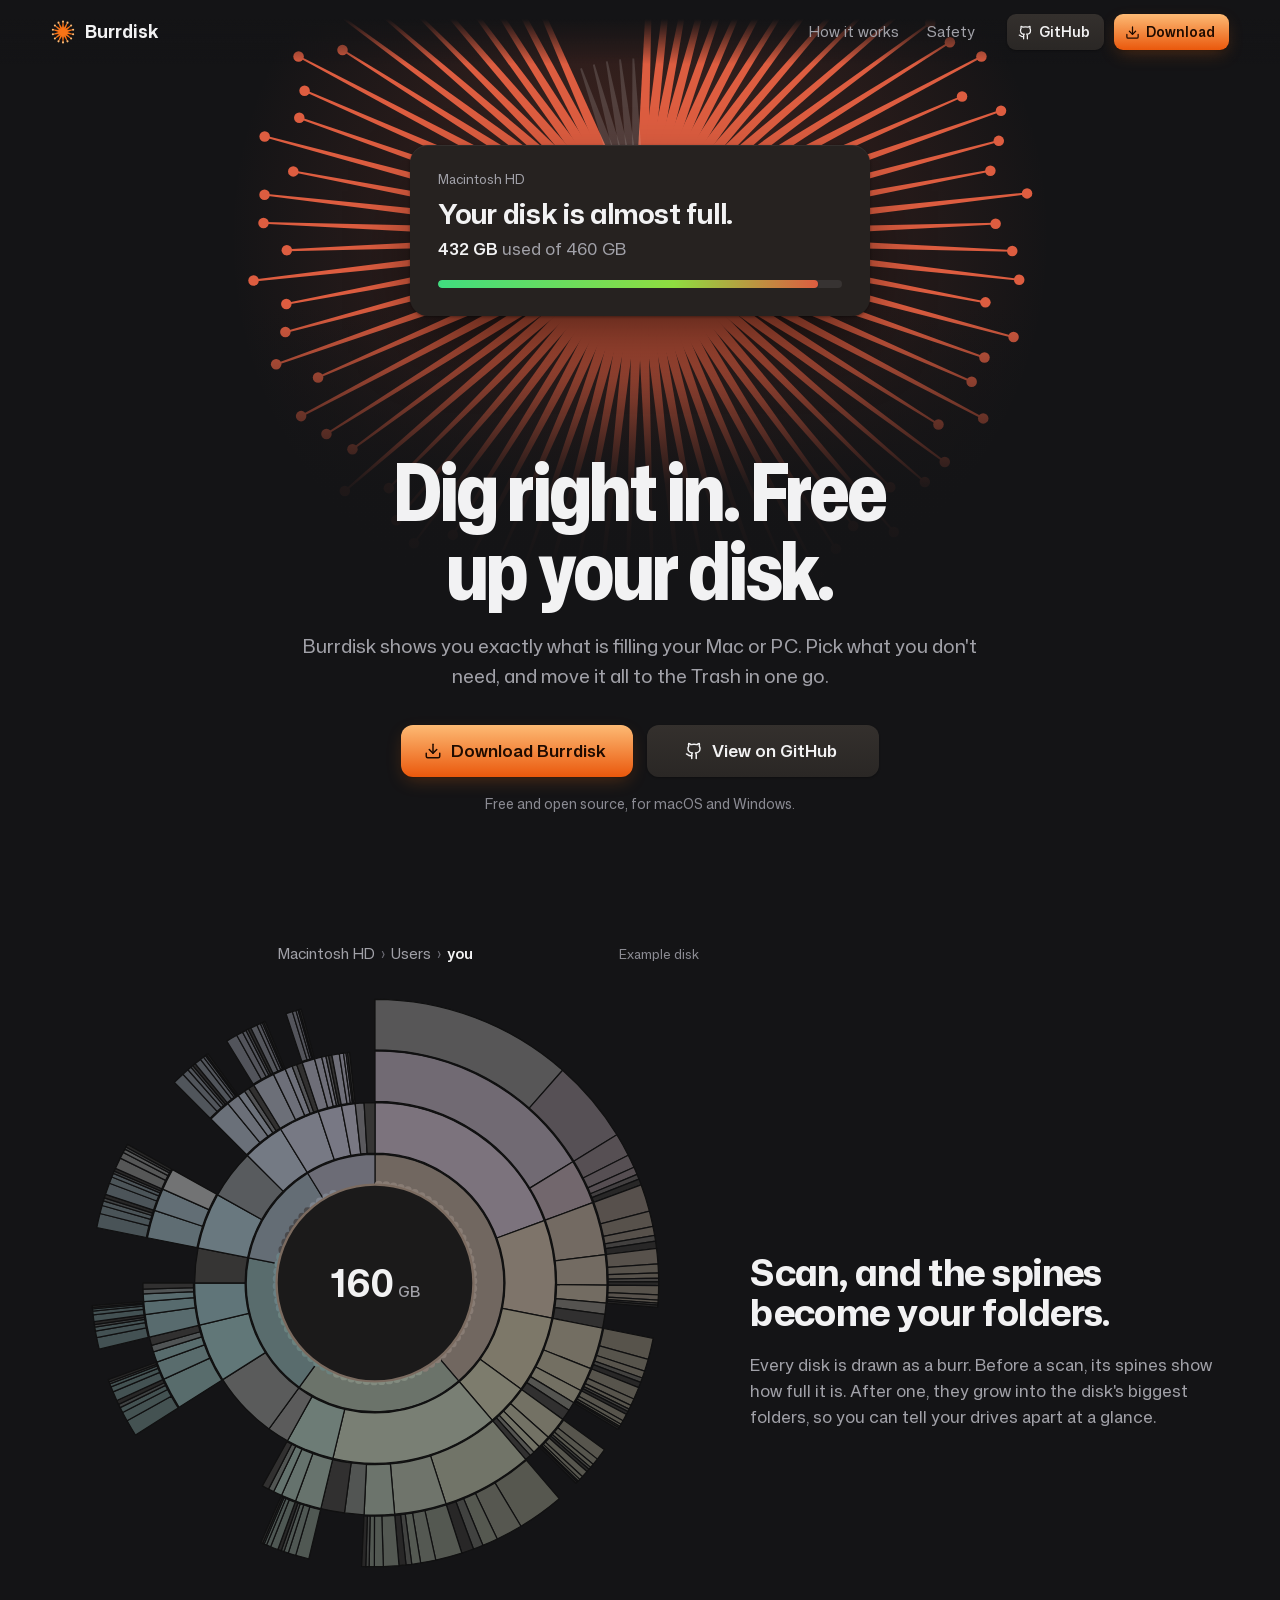
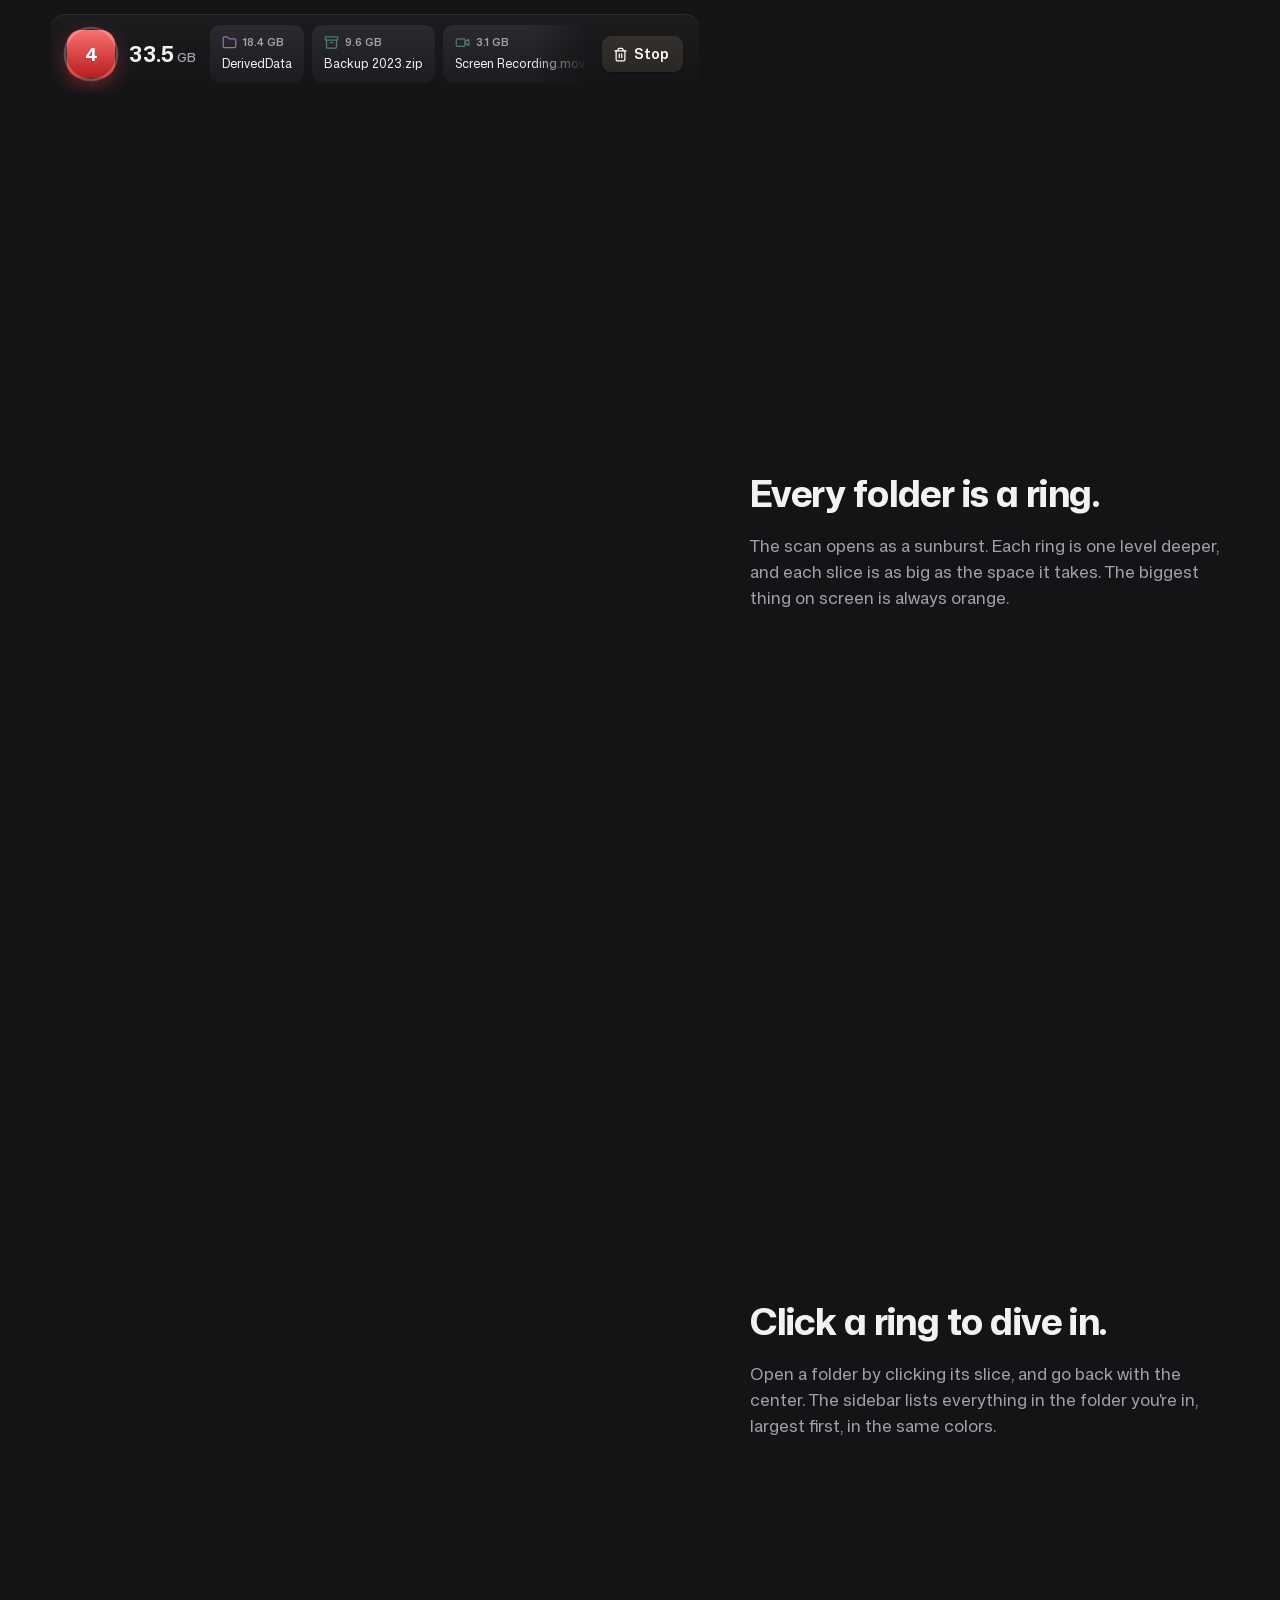
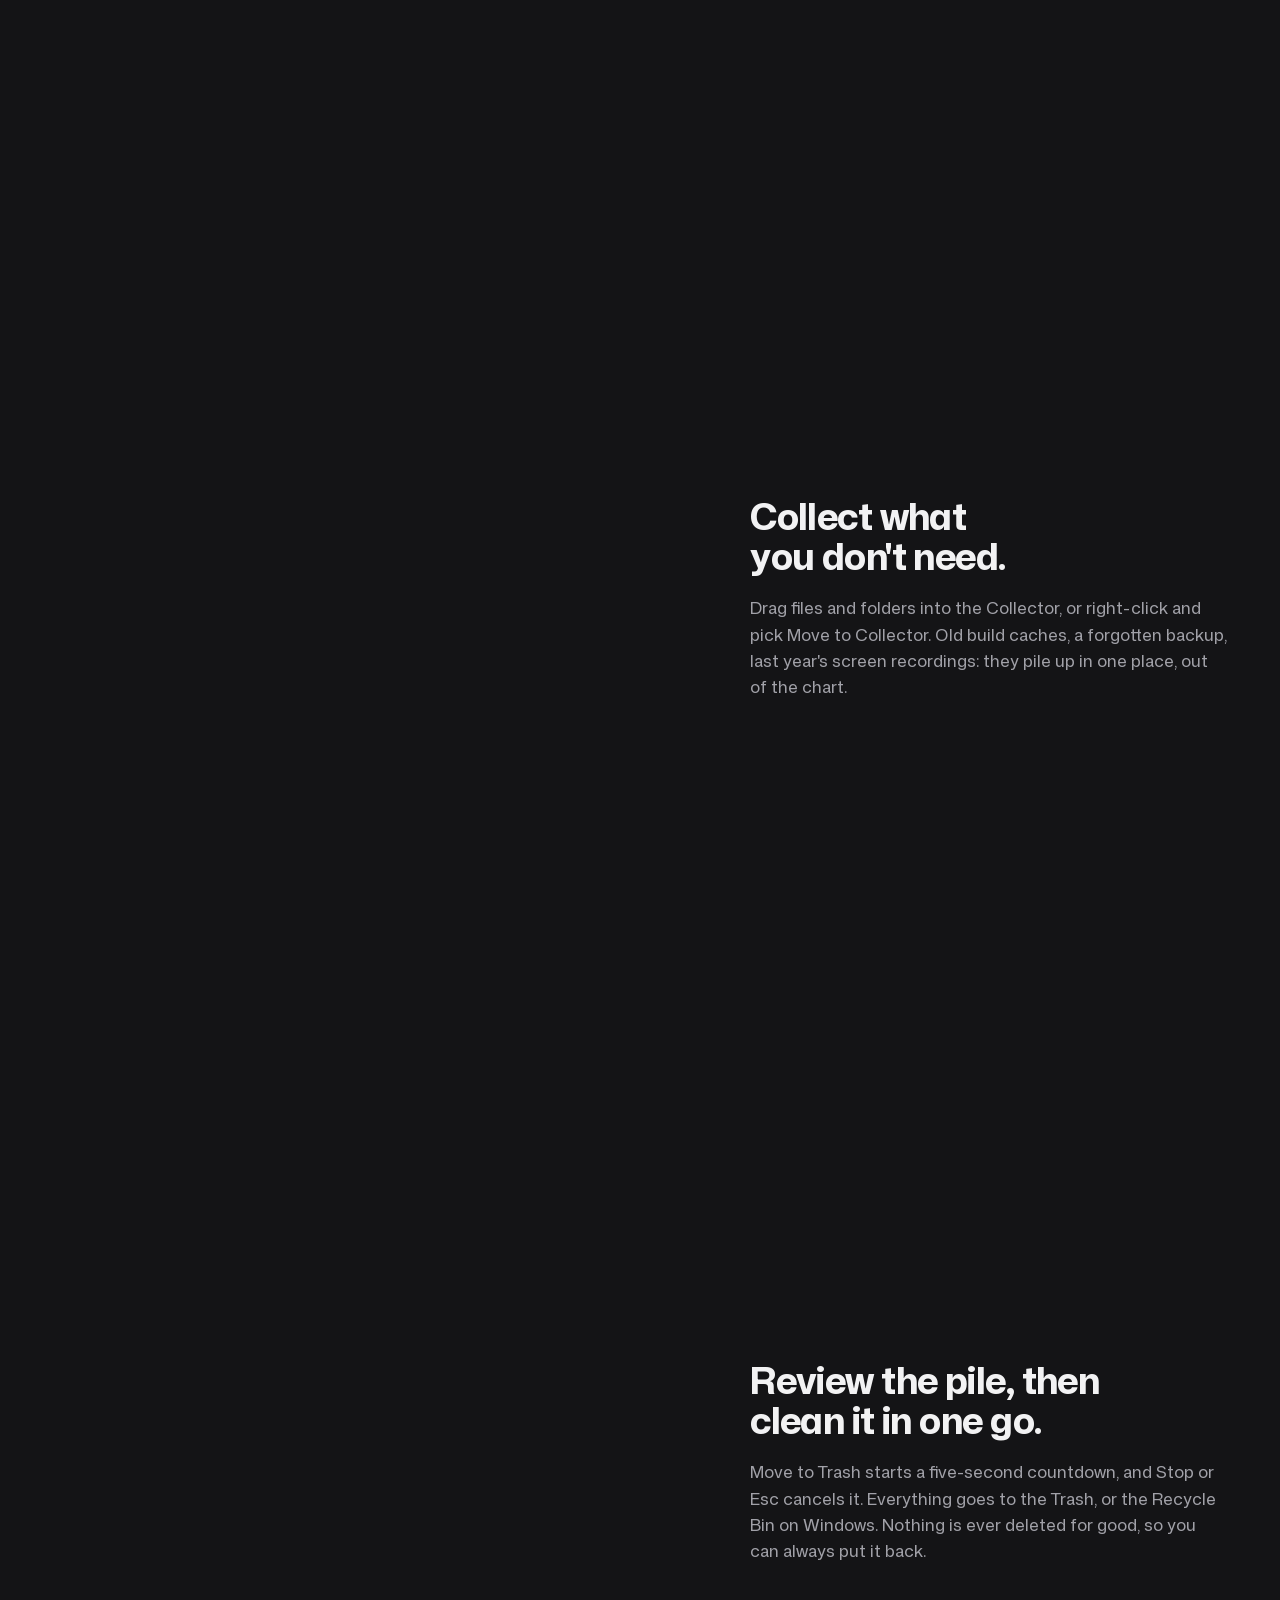
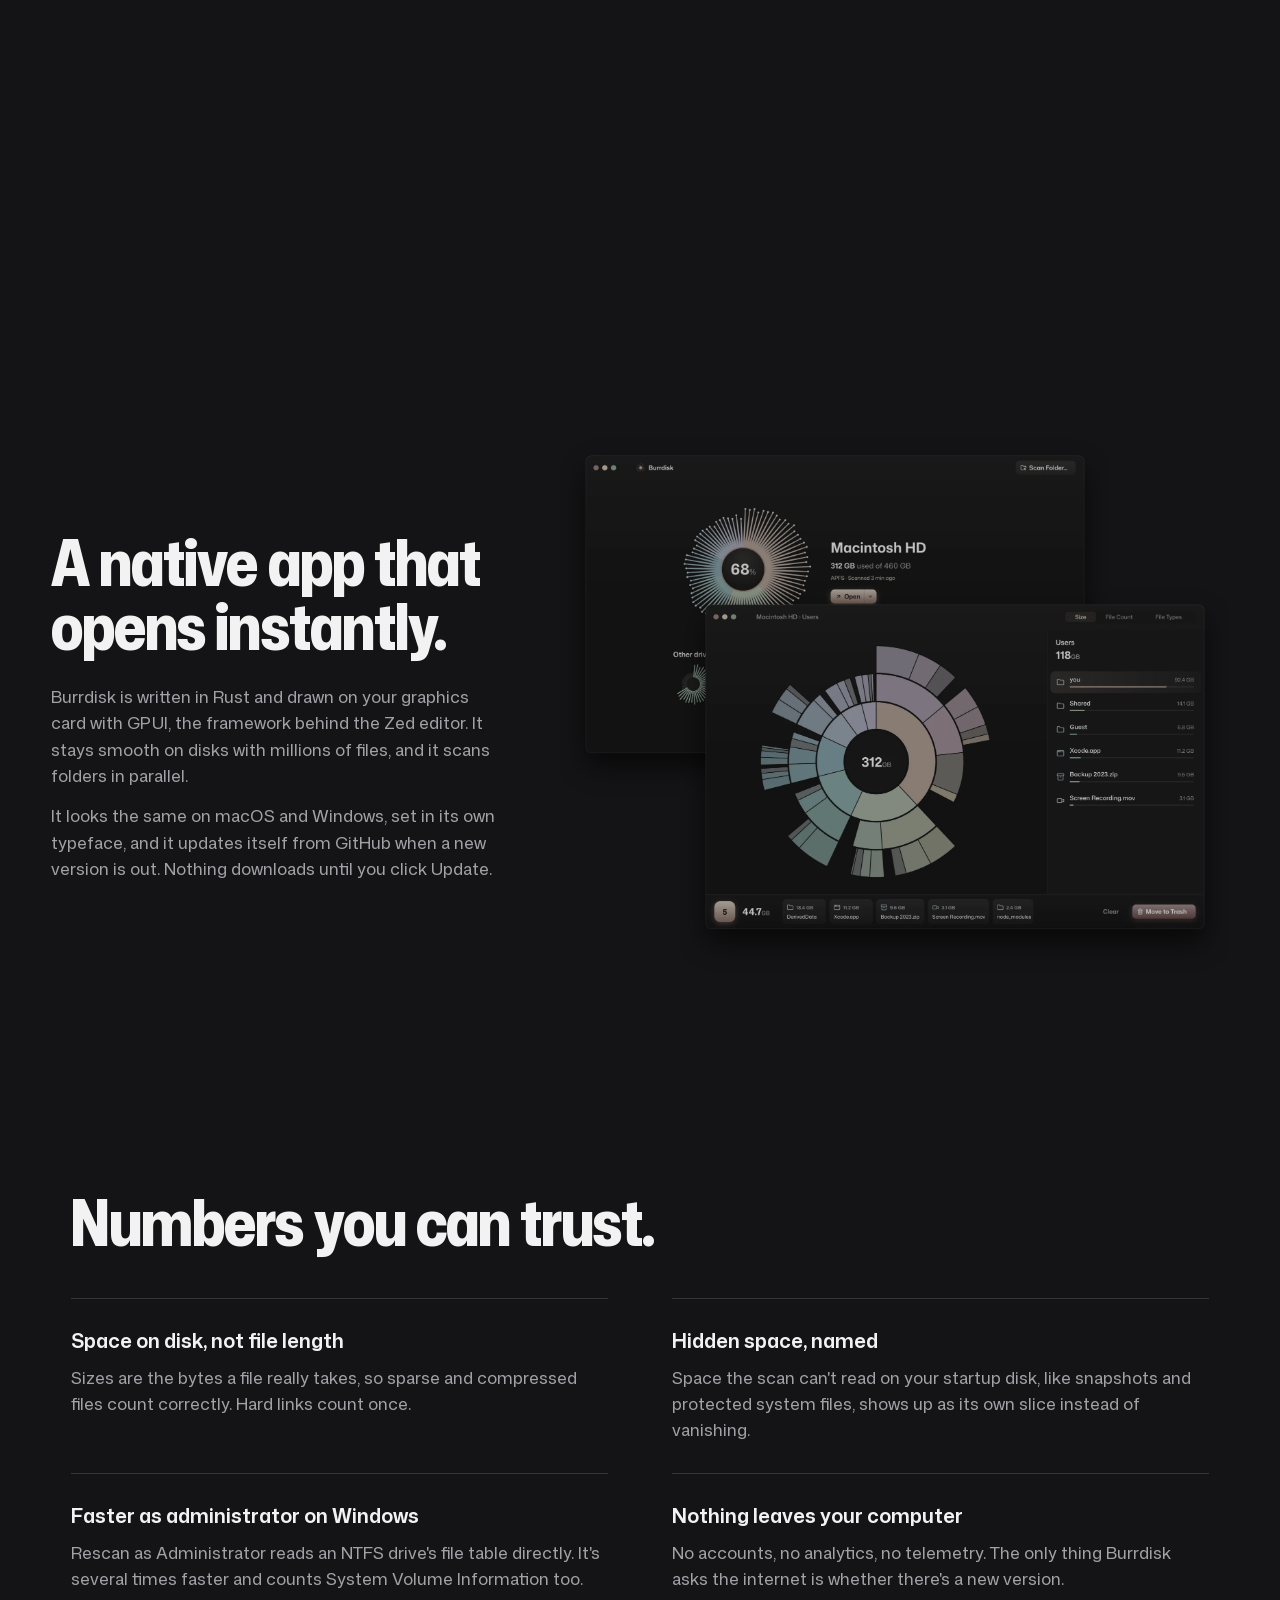
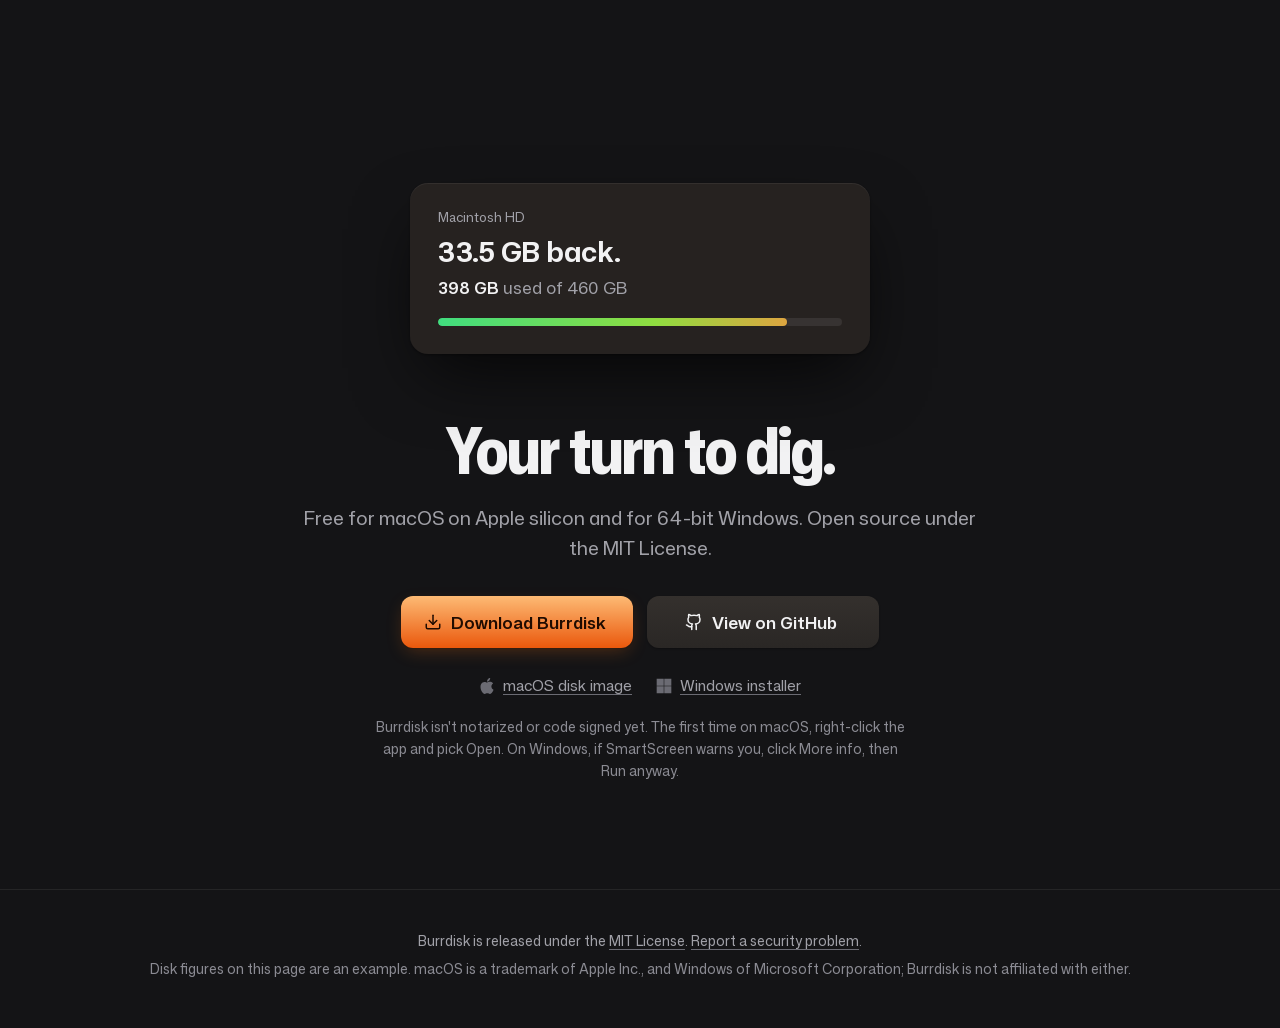
==== site/index.html @ e496e985 "Add project website and GitHub Pages workflow - Add static site in site/ with fonts, images, styles " ====
<!doctype html>
<html lang="en">
<head>
  <meta charset="utf-8">
  <meta name="viewport" content="width=device-width, initial-scale=1">
  <title>Burrdisk: see what's filling your disk, then clear it</title>
  <meta name="description" content="Burrdisk is a free, open-source disk space visualizer for macOS and Windows. Dive through a sunburst of your folders, collect what you don't need, and move it all to the Trash in one go.">
  <meta name="theme-color" content="#141416">
  <link rel="icon" href="img/icon-256.png">
  <meta property="og:title" content="Burrdisk">
  <meta property="og:description" content="Dig right in. Free up your disk. A free disk space visualizer for macOS and Windows.">
  <meta property="og:image" content="https://bunkhq.github.io/burrdisk/img/social-preview.jpg">
  <meta property="og:type" content="website">
  <meta name="twitter:card" content="summary_large_image">
  <link rel="preload" href="fonts/MonaSansVF.woff2" as="font" type="font/woff2" crossorigin>
  <link rel="stylesheet" href="styles.css">
  <script src="main.js" defer></script>
</head>
<body>
  <svg width="0" height="0" style="position:absolute" aria-hidden="true">
    <symbol id="i-apple" viewBox="0 0 24 24"><path fill="currentColor" d="M12.152 6.896c-.948 0-2.415-1.078-3.96-1.04-2.04.027-3.91 1.183-4.961 3.014-2.117 3.675-.546 9.103 1.519 12.09 1.013 1.454 2.208 3.09 3.792 3.039 1.52-.065 2.09-.987 3.935-.987 1.831 0 2.35.987 3.96.948 1.637-.026 2.676-1.48 3.676-2.948 1.156-1.688 1.636-3.325 1.662-3.415-.039-.013-3.182-1.221-3.22-4.857-.026-3.04 2.48-4.494 2.597-4.559-1.429-2.09-3.623-2.324-4.39-2.376-2-.156-3.675 1.09-4.61 1.09zM15.53 3.83c.843-1.012 1.4-2.427 1.245-3.83-1.207.052-2.662.805-3.532 1.818-.78.896-1.454 2.338-1.273 3.714 1.338.104 2.715-.688 3.559-1.701"/></symbol>
    <symbol id="i-windows" viewBox="0 0 24 24"><path fill="currentColor" d="M1 1h10.6v10.6H1zM12.4 1H23v10.6H12.4zM1 12.4h10.6V23H1zM12.4 12.4H23V23H12.4z"/></symbol>
    <symbol id="i-github" viewBox="0 0 24 24" fill="none" stroke="currentColor" stroke-width="2" stroke-linecap="round" stroke-linejoin="round"><path d="M15 22v-4a4.8 4.8 0 0 0-1-3.5c3 0 6-2 6-5.5.08-1.25-.27-2.48-1-3.5.28-1.15.28-2.35 0-3.5 0 0-1 0-3 1.5-2.64-.5-5.36-.5-8 0C6 2 5 2 5 2c-.3 1.15-.3 2.35 0 3.5A5.403 5.403 0 0 0 4 9c0 3.5 3 5.5 6 5.5-.39.49-.68 1.05-.85 1.65-.17.6-.22 1.23-.15 1.85v4"/><path d="M9 18c-4.51 2-5-2-7-2"/></symbol>
    <symbol id="i-download" viewBox="0 0 24 24" fill="none" stroke="currentColor" stroke-width="2" stroke-linecap="round" stroke-linejoin="round"><path d="M21 15v4a2 2 0 0 1-2 2H5a2 2 0 0 1-2-2v-4"/><path d="m7 10 5 5 5-5"/><path d="M12 15V3"/></symbol>
    <symbol id="i-trash" viewBox="0 0 24 24" fill="none" stroke="currentColor" stroke-width="2" stroke-linecap="round" stroke-linejoin="round"><path d="M3 6h18"/><path d="M19 6v14c0 1-1 2-2 2H7c-1 0-2-1-2-2V6"/><path d="M8 6V4c0-1 1-2 2-2h4c1 0 2 1 2 2v2"/><line x1="10" x2="10" y1="11" y2="17"/><line x1="14" x2="14" y1="11" y2="17"/></symbol>
    <symbol id="i-check" viewBox="0 0 24 24" fill="none" stroke="currentColor" stroke-width="2.4" stroke-linecap="round" stroke-linejoin="round"><path d="M20 6 9 17l-5-5"/></symbol>
  </svg>

  <a class="skip" href="#how">Skip to how it works</a>

  <header class="nav" id="nav">
    <a class="brand" href="#top" aria-label="Burrdisk, back to top">
      <svg class="mark" viewBox="-12 -12 24 24" aria-hidden="true" data-wordmark></svg>
      <span>Burrdisk</span>
    </a>
    <nav aria-label="Page">
      <a href="#how">How it works</a>
      <a href="#safety">Safety</a>
    </nav>
    <div class="nav-actions">
      <a class="btn btn-secondary btn-sm" href="https://github.com/bunkhq/burrdisk">
        <svg class="ic" aria-hidden="true"><use href="#i-github"/></svg><span>GitHub</span>
      </a>
      <a class="btn btn-primary btn-sm" href="https://github.com/bunkhq/burrdisk/releases/latest" data-download>
        <svg class="ic" aria-hidden="true"><use href="#i-download"/></svg><span>Download</span>
      </a>
    </div>
  </header>

  <main id="top">
    <!-- Warning: where the visitor arrives from -->
    <section class="hero stage" aria-labelledby="hero-title">
      <div class="hero-field" aria-hidden="true">
        <svg class="hero-burr" viewBox="-400 -400 800 800" data-hero-burr></svg>
      </div>
      <div class="alert" role="img" aria-label="Example: Macintosh HD, your disk is almost full, 432 GB used of 460 GB">
        <div class="alert-disk">Macintosh HD</div>
        <p class="alert-title">Your disk is almost full.</p>
        <p class="sentence"><strong>432 GB</strong> used of 460 GB</p>
        <div class="bar"><span style="--fill:.94"></span></div>
      </div>
      <div class="hero-copy">
        <h1 id="hero-title">Dig right in. Free up your disk.</h1>
        <p class="lede">Burrdisk shows you exactly what is filling your Mac or PC. Pick what you don't need, and move it all to the Trash in one go.</p>
        <div class="actions" data-actions>
          <a class="btn btn-primary btn-lg" href="https://github.com/bunkhq/burrdisk/releases/latest" data-download>
            <svg class="ic" aria-hidden="true" data-os-icon><use href="#i-download"/></svg><span data-download-label>Download Burrdisk</span>
          </a>
          <a class="btn btn-secondary btn-lg" href="https://github.com/bunkhq/burrdisk">
            <svg class="ic" aria-hidden="true"><use href="#i-github"/></svg><span>View on GitHub</span>
          </a>
        </div>
        <p class="fine" data-download-note>Free and open source, for macOS and Windows.</p>
      </div>
    </section>

    <!-- The dig: one stage per step, in the app's order -->
    <section class="dig" id="how" aria-labelledby="how-title">
      <h2 class="visually-hidden" id="how-title">How it works</h2>
      <div class="dig-visual" aria-hidden="true">
        <div class="viz">
          <p class="example">Example disk</p>
          <div class="crumb" data-crumb>Macintosh HD</div>
          <svg class="chart" viewBox="-400 -400 800 800" data-chart></svg>
          <div class="center" data-center><strong>432</strong><span>GB</span></div>
          <div class="tray" data-tray>
            <div class="badge" data-badge>
              <svg class="inbox" viewBox="0 0 24 24" fill="none" stroke="currentColor" stroke-width="2" stroke-linecap="round" stroke-linejoin="round"><polyline points="22 12 16 12 14 15 10 15 8 12 2 12"/><path d="M5.45 5.11 2 12v6a2 2 0 0 0 2 2h16a2 2 0 0 0 2-2v-6l-3.45-6.89A2 2 0 0 0 16.76 4H7.24a2 2 0 0 0-1.79 1.11z"/></svg>
              <svg class="ring" viewBox="0 0 60 60"><circle cx="30" cy="30" r="27" class="ring-track"/><circle cx="30" cy="30" r="27" class="ring-fill" data-ring/></svg>
              <span data-count>0</span>
            </div>
            <div class="amount" data-amount><strong>0</strong><span>GB</span></div>
            <div class="shelf" data-shelf></div>
            <div class="tray-hint" data-hint><span>Drop files and folders here</span><span>Collect what you want gone, then move it all to the Trash at once.</span></div>
            <span class="btn btn-danger btn-sm tray-action" data-trash-btn><svg class="ic" aria-hidden="true"><use href="#i-trash"/></svg>Move to Trash</span>
          </div>
          <div class="toast" data-toast><span class="well"><svg class="ic" aria-hidden="true"><use href="#i-check"/></svg></span><span>Moved 33.5 GB to the Trash</span></div>
        </div>
      </div>
      <ol class="steps">
        <li class="step" data-step="scan">
          <h3>Scan, and the spines become your folders.</h3>
          <p>Every disk is drawn as a burr. Before a scan, its spines show how full it is. After one, they grow into the disk's biggest folders, so you can tell your drives apart at a glance.</p>
        </li>
        <li class="step" data-step="explore">
          <h3>Every folder is a ring.</h3>
          <p>The scan opens as a sunburst. Each ring is one level deeper, and each slice is as big as the space it takes. The biggest thing on screen is always orange.</p>
        </li>
        <li class="step" data-step="dive">
          <h3>Click a ring to dive in.</h3>
          <p>Open a folder by clicking its slice, and go back with the center. The sidebar lists everything in the folder you're in, largest first, in the same colors.</p>
        </li>
        <li class="step" data-step="collect">
          <h3>Collect what you don't need.</h3>
          <p>Drag files and folders into the Collector, or right-click and pick Move to Collector. Old build caches, a forgotten backup, last year's screen recordings: they pile up in one place, out of the chart.</p>
        </li>
        <li class="step" data-step="trash" id="safety">
          <h3>Review the pile, then clean it in one go.</h3>
          <p>Move to Trash starts a five-second countdown, and Stop or Esc cancels it. Everything goes to the Trash, or the Recycle Bin on Windows. Nothing is ever deleted for good, so you can always put it back.</p>
        </li>
      </ol>
    </section>

    <!-- The real window -->
    <section class="window stage" aria-labelledby="window-title">
      <div class="window-copy">
        <h2 id="window-title">A native app that opens instantly.</h2>
        <p>Burrdisk is written in Rust and drawn on your graphics card with GPUI, the framework behind the Zed editor. It stays smooth on disks with millions of files, and it scans folders in parallel.</p>
        <p>It looks the same on macOS and Windows, set in its own typeface, and it updates itself from GitHub when a new version is out. Nothing downloads until you click Update.</p>
      </div>
      <figure class="shots">
        <img src="img/home.webp" width="1600" height="1048" alt="Burrdisk's Home window: Macintosh HD as a burr of colored spines at 68 percent, with Backup and Archive SSD below" loading="lazy" class="shot shot-back">
        <img src="img/collector.webp" width="1600" height="1124" alt="Burrdisk's explorer: a sunburst of a disk, a sidebar of folders, and five items in the Collector beside Move to Trash" loading="lazy" class="shot shot-front">
      </figure>
    </section>

    <!-- Honest numbers -->
    <section class="numbers stage" id="numbers" aria-labelledby="numbers-title">
      <h2 id="numbers-title">Numbers you can trust.</h2>
      <dl class="facts">
        <div><dt>Space on disk, not file length</dt><dd>Sizes are the bytes a file really takes, so sparse and compressed files count correctly. Hard links count once.</dd></div>
        <div><dt>Hidden space, named</dt><dd>Space the scan can't read on your startup disk, like snapshots and protected system files, shows up as its own slice instead of vanishing.</dd></div>
        <div><dt>Faster as administrator on Windows</dt><dd>Rescan as Administrator reads an NTFS drive's file table directly. It's several times faster and counts System Volume Information too.</dd></div>
        <div><dt>Nothing leaves your computer</dt><dd>No accounts, no analytics, no telemetry. The only thing Burrdisk asks the internet is whether there's a new version.</dd></div>
      </dl>
    </section>

    <!-- The warning, after -->
    <section class="close stage" aria-labelledby="close-title">
      <div class="alert alert-after" role="img" aria-label="Example: Macintosh HD after cleaning, 398 GB used of 460 GB">
        <div class="alert-disk">Macintosh HD</div>
        <p class="alert-title">33.5 GB back.</p>
        <p class="sentence"><strong>398 GB</strong> used of 460 GB</p>
        <div class="bar"><span style="--fill:.865"></span></div>
      </div>
      <h2 id="close-title">Your turn to dig.</h2>
      <p class="lede">Free for macOS on Apple silicon and for 64-bit Windows. Open source under the MIT License.</p>
      <div class="actions">
        <a class="btn btn-primary btn-lg" href="https://github.com/bunkhq/burrdisk/releases/latest" data-download>
          <svg class="ic" aria-hidden="true" data-os-icon><use href="#i-download"/></svg><span data-download-label>Download Burrdisk</span>
        </a>
        <a class="btn btn-secondary btn-lg" href="https://github.com/bunkhq/burrdisk">
          <svg class="ic" aria-hidden="true"><use href="#i-github"/></svg><span>View on GitHub</span>
        </a>
      </div>
      <ul class="platforms">
        <li><a href="https://github.com/bunkhq/burrdisk/releases/latest" data-asset="mac"><svg class="ic" aria-hidden="true"><use href="#i-apple"/></svg>macOS disk image</a></li>
        <li><a href="https://github.com/bunkhq/burrdisk/releases/latest" data-asset="win"><svg class="ic" aria-hidden="true"><use href="#i-windows"/></svg>Windows installer</a></li>
      </ul>
      <p class="fine install-note">Burrdisk isn't notarized or code signed yet. The first time on macOS, right-click the app and pick Open. On Windows, if SmartScreen warns you, click More info, then Run anyway.</p>
    </section>
  </main>

  <footer class="foot">
    <p>Burrdisk is released under the <a href="https://github.com/bunkhq/burrdisk/blob/main/LICENSE">MIT License</a>. <a href="https://github.com/bunkhq/burrdisk/blob/main/SECURITY.md">Report a security problem</a>.</p>
    <p class="faint">Disk figures on this page are an example. macOS is a trademark of Apple Inc., and Windows of Microsoft Corporation; Burrdisk is not affiliated with either.</p>
  </footer>
</body>
</html>
---- site/styles.css ----
@font-face {
  font-family: "Mona Sans";
  src: url("fonts/MonaSansVF.woff2") format("woff2");
  font-weight: 200 900;
  font-stretch: 75% 125%;
  font-display: swap;
}

:root {
  --ground: #141416;
  --surface: #1c1c1f;
  --hover: #232327;
  --raised: #2a2a2f;
  --menu: #262220;
  --seed: #26201d;
  --text: #f2f2f3;
  --muted: #a1a1a8;
  --faint: #6b6b73;
  /* Faint, lifted to 4.5:1 on the ground for text a visitor has to read. */
  --faint-text: #8b8b93;
  --hairline: #ffffff12;
  --hairline-strong: #ffffff24;
  --track: #ffffff14;
  --ember: #f97316;
  --ember-hi: #fdba74;
  --ember-lo: #ea580c;
  --ember-soft: #f9731624;
  --ember-ink: #1f0b00;
  --red: #ef4444;
  --red-hi: #f87171;
  --red-lo: #dc2626;
  --nav-h: 64px;
  --page-x: clamp(20px, 4vw, 56px);
  --quint: cubic-bezier(0.22, 1, 0.36, 1);
  --cubic: cubic-bezier(0.33, 1, 0.68, 1);
  color-scheme: dark;
}

* { box-sizing: border-box; }
html { scroll-behavior: smooth; scroll-padding-top: var(--nav-h); }
body {
  margin: 0;
  background: var(--ground);
  color: var(--text);
  font-family: "Mona Sans", system-ui, sans-serif;
  font-size: 17px;
  line-height: 1.55;
  -webkit-font-smoothing: antialiased;
  text-rendering: optimizeLegibility;
}
h1, h2, h3, p, dl, dd, ol, ul, figure { margin: 0; }
a { color: inherit; text-decoration-color: var(--faint); text-underline-offset: 0.2em; }
a:hover { text-decoration-color: var(--ember-hi); }
img { display: block; max-width: 100%; height: auto; }
::selection { background: var(--ember); color: var(--ember-ink); }
:focus-visible { outline: 2px solid var(--ember-hi); outline-offset: 3px; border-radius: 6px; }
html { scrollbar-color: #3a3a40 var(--ground); }
::-webkit-scrollbar { width: 12px; }
::-webkit-scrollbar-track { background: var(--ground); }
::-webkit-scrollbar-thumb { background: #3a3a40; border-radius: 12px; border: 3px solid var(--ground); }

.visually-hidden { position: absolute; width: 1px; height: 1px; overflow: hidden; clip: rect(0 0 0 0); white-space: nowrap; }
.skip { position: absolute; left: 12px; top: -60px; z-index: 30; padding: 10px 14px; border-radius: 9px; background: var(--ember); color: var(--ember-ink); font-weight: 600; text-decoration: none; }
.skip:focus { top: 12px; }
.ic { width: 18px; height: 18px; flex: none; }

/* Buttons: lit keys, never outlined. A soft light follows the cursor inside. */
.btn {
  position: relative;
  isolation: isolate;
  overflow: hidden;
  display: inline-flex;
  align-items: center;
  justify-content: center;
  gap: 9px;
  height: 52px;
  padding: 0 24px 0 20px;
  border-radius: 12px;
  font: 600 17px/1 "Mona Sans", sans-serif;
  text-decoration: none;
  white-space: nowrap;
  transition: box-shadow 260ms var(--cubic), filter 260ms var(--cubic), transform 260ms var(--cubic);
}
.btn::after {
  content: "";
  position: absolute;
  z-index: -1;
  left: var(--mx, 50%);
  top: var(--my, 50%);
  width: 72px;
  height: 72px;
  margin: -36px 0 0 -36px;
  border-radius: 50%;
  background: radial-gradient(closest-side, rgb(255 255 255 / var(--shine, 0.34)), transparent);
  filter: blur(10px);
  opacity: 0;
  transition: opacity 260ms var(--cubic);
}
.btn:hover::after { opacity: 1; transition-duration: 130ms; }
.btn:hover { transition-duration: 130ms; }
.btn:active { transform: translateY(1px); }
.btn-sm { height: 36px; padding: 0 14px 0 11px; border-radius: 9px; font-size: 14px; gap: 6px; }
.btn-sm .ic { width: 15px; height: 15px; }
.btn-lg { min-width: 232px; }
.btn-primary {
  --shine: 0.2;
  background: linear-gradient(var(--ember-hi), var(--ember-lo));
  color: var(--ember-ink);
  box-shadow: 0 6px 18px -4px rgb(249 115 22 / 0.28), 0 1px 2px rgb(0 0 0 / 0.35);
}
.btn-primary:hover { box-shadow: 0 8px 30px -4px rgb(249 115 22 / 0.6), 0 1px 2px rgb(0 0 0 / 0.35); filter: brightness(1.05); }
.btn-primary:active { background: linear-gradient(var(--ember-lo), var(--ember-hi)); box-shadow: 0 4px 10px -4px rgb(249 115 22 / 0.2); }
.btn-secondary {
  background: linear-gradient(#34302d, #2a2725);
  color: var(--text);
  box-shadow: 0 1px 2px rgb(0 0 0 / 0.3);
}
.btn-secondary:hover { background: linear-gradient(#433d38, #36312d); box-shadow: 0 2px 6px rgb(0 0 0 / 0.4); }
.btn-secondary:active { background: #262321; }
.btn-danger {
  --shine: 0.18;
  background: linear-gradient(var(--red-hi), var(--red-lo));
  color: #fff;
  box-shadow: 0 6px 18px -4px rgb(239 68 68 / 0.32), 0 1px 2px rgb(0 0 0 / 0.35);
}

/* Navigation */
.nav {
  position: fixed;
  inset: 0 0 auto;
  z-index: 20;
  height: var(--nav-h);
  display: flex;
  align-items: center;
  gap: 32px;
  padding: 0 var(--page-x);
  background: linear-gradient(var(--ground) 30%, rgb(20 20 22 / 0));
  transition: background 300ms var(--cubic), box-shadow 300ms var(--cubic);
}
.nav.solid { background: var(--ground); box-shadow: 0 1px 0 var(--hairline); }
.brand { display: flex; align-items: center; gap: 10px; font-weight: 700; font-size: 18px; text-decoration: none; margin-right: auto; }
.mark { width: 24px; height: 24px; overflow: visible; }
.nav nav { display: flex; gap: 28px; font-size: 15px; color: var(--muted); }
.nav-actions { display: flex; gap: 10px; }
.nav nav a { text-decoration: none; transition: color 260ms var(--cubic); }
.nav nav a:hover { color: var(--text); transition-duration: 130ms; }

/* Only the stage in view glows in data color; the rest sits in graphite. */
.data { transition: filter 900ms var(--cubic); }
.stage:not(.lit) .data, .dig:not(.lit) .data { filter: saturate(0.15) brightness(0.8); }

/* Warning */
.hero {
  position: relative;
  min-height: 100svh;
  padding: calc(var(--nav-h) + clamp(40px, 9vh, 110px)) var(--page-x) 72px;
  display: flex;
  flex-direction: column;
  align-items: center;
  text-align: center;
  overflow: hidden;
}
.hero-field { position: absolute; inset: 0; pointer-events: none; }
.hero-burr {
  --size: min(820px, 150vw);
  position: absolute;
  left: 50%;
  top: calc(var(--nav-h) + clamp(40px, 9vh, 110px) + 92px);
  width: var(--size);
  height: var(--size);
  margin: calc(var(--size) / -2) 0 0 calc(var(--size) / -2);
  overflow: visible;
}
.hero-field::after {
  content: "";
  position: absolute;
  inset: auto 0 0;
  height: 66%;
  background: linear-gradient(rgb(20 20 22 / 0), rgb(20 20 22 / 0.94) 30%, var(--ground) 46%);
}
.alert {
  position: relative;
  width: min(460px, 100%);
  padding: 24px 28px 28px;
  border-radius: 18px;
  background: var(--menu);
  box-shadow: 0 30px 70px -16px rgb(0 0 0 / 0.75), 0 1px 3px rgb(0 0 0 / 0.4), inset 0 1px 0 rgb(255 255 255 / 0.06);
  text-align: left;
}
.alert-disk { font-size: 13px; color: var(--muted); margin-bottom: 8px; }
.alert-title { font-size: 28px; line-height: 1.15; font-weight: 700; margin-bottom: 6px; letter-spacing: -0.01em; }
.sentence { font-size: 17px; color: var(--muted); margin-bottom: 18px; }
.sentence strong { color: var(--text); font-weight: 600; }
.bar { height: 8px; border-radius: 8px; background: var(--track); overflow: hidden; }
.bar span {
  display: block;
  height: 100%;
  width: calc(var(--fill) * 100%);
  border-radius: inherit;
  background: linear-gradient(90deg, #40dd7f, #8fdd40 62%, var(--tone, #dd5c40));
  box-shadow: 0 6px 18px -4px var(--tone, #dd5c40), 0 1px 2px rgb(0 0 0 / 0.35);
  transform-origin: left;
  animation: fill 1300ms var(--cubic) both 200ms;
}
@keyframes fill { from { transform: scaleX(0.4); } }

.hero-copy { position: relative; margin-top: clamp(96px, 15vh, 180px); }
h1, h2 {
  font-weight: 800;
  font-stretch: 88%;
  letter-spacing: -0.015em;
  line-height: 1;
  text-wrap: balance;
}
h1 { font-size: clamp(44px, 6.2vw, 88px); max-width: 13ch; margin: 0 auto; }
h2 { font-size: clamp(38px, 5vw, 72px); }
.lede { font-size: clamp(18px, 1.5vw, 21px); color: var(--muted); max-width: 36em; margin: 22px auto 0; text-wrap: pretty; }
.actions { display: flex; flex-wrap: wrap; justify-content: center; gap: 14px; margin-top: 34px; }
.fine { font-size: 14px; color: var(--faint-text); margin-top: 16px; }
.fine a { color: var(--muted); }

/* The dig: a pinned drawing beside the stages */
.dig {
  position: relative;
  display: grid;
  grid-template-columns: minmax(0, 1.15fr) minmax(0, 0.85fr);
  gap: clamp(24px, 4vw, 72px);
  padding: 0 var(--page-x);
  max-width: 1440px;
  margin: 0 auto;
}
.dig-visual {
  position: sticky;
  top: var(--nav-h);
  height: calc(100svh - var(--nav-h));
  display: flex;
  flex-direction: column;
  align-items: center;
  justify-content: center;
}
.viz {
  --chart: min(calc(100svh - var(--nav-h) - 210px), 100%, 640px);
  position: relative;
  width: min(100%, 680px);
  display: flex;
  flex-direction: column;
  align-items: center;
}
.crumb { font-size: 15px; color: var(--muted); height: 22px; margin-bottom: 6px; transition: opacity 300ms var(--cubic); }
.crumb b { color: var(--text); font-weight: 600; }
.crumb i { font-style: normal; color: var(--faint); margin: 0 6px; }
.chart { width: var(--chart); height: var(--chart); overflow: visible; }
.center {
  position: absolute;
  top: calc(28px + var(--chart) / 2);
  left: 50%;
  transform: translate(-50%, -50%);
  display: flex;
  align-items: baseline;
  gap: 4px;
  pointer-events: none;
  transition: opacity 400ms var(--cubic);
}
.center strong { font-size: clamp(30px, 3vw, 44px); font-weight: 700; line-height: 1; }
.center span { font-size: clamp(14px, 1.2vw, 18px); color: var(--muted); font-weight: 500; }
.center.off { opacity: 0; }
.example { position: absolute; top: 2px; right: 0; font-size: 13px; color: var(--faint-text); }

.tray {
  width: 100%;
  height: 80px;
  margin-top: 18px;
  padding: 0 16px;
  display: flex;
  align-items: center;
  gap: 14px;
  border-radius: 14px;
  background: linear-gradient(var(--surface), var(--ground));
  box-shadow: inset 0 1px 0 var(--hairline);
  overflow: hidden;
}
.badge {
  position: relative;
  flex: none;
  width: 48px;
  height: 48px;
  border-radius: 14px;
  display: grid;
  place-items: center;
  font-weight: 700;
  font-size: 17px;
  color: var(--faint);
  outline: 2px dashed var(--hairline-strong);
  outline-offset: -2px;
  transition: background 300ms var(--cubic), box-shadow 300ms var(--cubic), color 300ms;
}
.badge span { position: relative; }
.badge .inbox { position: absolute; width: 18px; height: 18px; color: var(--faint); }
.tray.has .badge .inbox { display: none; }
.badge .ring { position: absolute; inset: -5px; width: 58px; height: 58px; transform: rotate(-90deg); opacity: 0; transition: opacity 200ms; }
.ring-track { fill: none; stroke: rgb(255 255 255 / 0.22); stroke-width: 2.5; }
.ring-fill { fill: none; stroke: #fff; stroke-width: 2.5; stroke-linecap: round; stroke-dasharray: 169.6; stroke-dashoffset: 0; }
.tray.has .badge { outline: none; background: linear-gradient(var(--ember-hi), var(--ember-lo)); color: var(--ember-ink); box-shadow: 0 6px 18px -4px rgb(249 115 22 / 0.5), 0 1px 2px rgb(0 0 0 / 0.35); }
.tray.counting .badge { background: linear-gradient(#f87171, #b91c1c); color: #fff; box-shadow: 0 6px 22px -4px rgb(239 68 68 / 0.6); font-size: 19px; }
.tray.counting .ring { opacity: 1; }
.badge.flare { animation: flare 420ms var(--cubic); }
@keyframes flare { 40% { box-shadow: 0 6px 34px 0 rgb(249 115 22 / 0.8); } }
.amount { flex: none; display: none; align-items: baseline; gap: 3px; }
.amount strong { font-size: 22px; font-weight: 700; }
.amount span { font-size: 13px; color: var(--muted); font-weight: 500; }
.tray.has .amount { display: flex; }
.tray-hint { display: grid; gap: 2px; font-size: 14px; color: var(--muted); min-width: 0; }
.tray-hint span + span { font-size: 12px; color: var(--faint-text); }
.tray-hint span { white-space: nowrap; overflow: hidden; text-overflow: ellipsis; }
.tray.has .tray-hint { display: none; }
.tray:not(.has) .shelf { display: none; }
.shelf { display: flex; gap: 8px; min-width: 0; overflow: hidden; flex: 1; mask-image: linear-gradient(90deg, #000 85%, transparent); }
.tile {
  flex: none;
  height: 58px;
  min-width: 76px;
  padding: 0 12px;
  border-radius: 10px;
  background: linear-gradient(var(--raised), var(--surface));
  display: flex;
  flex-direction: column;
  justify-content: center;
  gap: 4px;
  font-size: 12px;
  animation: tile-in 280ms var(--quint) both;
}
.tile b { display: flex; align-items: center; gap: 6px; font-weight: 600; font-size: 11px; color: var(--muted); }
.tile b svg { width: 15px; height: 15px; }
.tile.out { animation: tile-out 420ms var(--cubic) both; }
@keyframes tile-in { from { opacity: 0; transform: translateY(8px); } }
@keyframes tile-out { to { opacity: 0; transform: translateY(-10px) scale(0.96); } }
.tray-action { display: none; margin-left: auto; }
.tray.has .tray-action { display: inline-flex; }
.tray.counting .tray-action { background: linear-gradient(#34302d, #2a2725); box-shadow: 0 1px 2px rgb(0 0 0 / 0.3); }
.toast {
  position: absolute;
  bottom: 100px;
  left: 50%;
  display: flex;
  align-items: center;
  gap: 10px;
  padding: 8px 18px 8px 8px;
  border-radius: 14px;
  background: var(--raised);
  font-size: 15px;
  box-shadow: 0 6px 22px -4px rgb(64 221 127 / 0.34), 0 1px 2px rgb(0 0 0 / 0.35);
  opacity: 0;
  transform: translate(-50%, 12px);
  transition: opacity 320ms var(--quint), transform 320ms var(--quint);
  white-space: nowrap;
}
.toast.on { opacity: 1; transform: translate(-50%, 0); }
.well { width: 26px; height: 26px; border-radius: 50%; display: grid; place-items: center; background: rgb(64 221 127 / 0.2); color: #40dd7f; }
.well .ic { width: 14px; height: 14px; }

.steps { list-style: none; padding: 0; }
.step {
  min-height: 92svh;
  display: flex;
  flex-direction: column;
  justify-content: center;
  max-width: 30em;
  opacity: 0.45;
  transition: opacity 600ms var(--cubic);
}
.step:first-child { padding-top: 6svh; }
.step:last-child { min-height: 100svh; }
.step.on { opacity: 1; }
.step h3 { font-size: clamp(28px, 2.9vw, 42px); font-weight: 750; line-height: 1.08; letter-spacing: -0.015em; text-wrap: balance; margin-bottom: 18px; }
.step p { font-size: clamp(17px, 1.3vw, 19px); color: var(--muted); text-wrap: pretty; }

/* The real window */
.window {
  display: grid;
  grid-template-columns: minmax(0, 0.8fr) minmax(0, 1.2fr);
  align-items: center;
  gap: clamp(32px, 5vw, 88px);
  max-width: 1440px;
  margin: 0 auto;
  padding: clamp(96px, 14vh, 180px) var(--page-x);
}
.window-copy h2 { margin-bottom: 26px; }
.window-copy p { color: var(--muted); max-width: 32em; }
.window-copy p + p { margin-top: 14px; }
.shots { position: relative; aspect-ratio: 1.25; }
.shot { position: absolute; width: 82%; }
.shot-back { left: 0; top: 0; }
.shot-front { right: 0; bottom: 0; }

/* Honest numbers */
.numbers { max-width: 1240px; margin: 0 auto; padding: clamp(64px, 10vh, 140px) var(--page-x); }
.numbers h2 { margin-bottom: clamp(36px, 5vh, 64px); }
.facts { display: grid; grid-template-columns: repeat(2, minmax(0, 1fr)); gap: 0 clamp(32px, 5vw, 80px); }
.facts div { padding: 26px 0 30px; border-top: 1px solid var(--hairline-strong); }
.facts dt { font-size: 20px; font-weight: 650; margin-bottom: 8px; }
.facts dd { color: var(--muted); max-width: 34em; }

/* The warning, after */
.close {
  display: flex;
  flex-direction: column;
  align-items: center;
  text-align: center;
  padding: clamp(48px, 8vh, 110px) var(--page-x) clamp(80px, 12vh, 140px);
}
.close .alert { margin-bottom: clamp(48px, 7vh, 80px); }
.close h2 { max-width: 14ch; }
.platforms { list-style: none; display: flex; gap: 24px; padding: 0; margin-top: 26px; font-size: 15px; color: var(--muted); }
.platforms a { display: inline-flex; align-items: center; gap: 8px; }
.platforms .ic { width: 16px; height: 16px; color: var(--faint); }
.install-note { max-width: 40em; text-wrap: pretty; }

.foot { padding: 40px var(--page-x) 48px; border-top: 1px solid var(--hairline); font-size: 14px; color: var(--muted); display: grid; gap: 6px; text-align: center; }
.foot .faint { color: var(--faint-text); }

/* Entrance: lifted from an already-visible state */
.rise { animation: rise 600ms var(--quint) both; }
@keyframes rise { from { opacity: 0; transform: translateY(12px); } }

@media (max-width: 900px) {
  .nav nav { display: none; }
  .dig { grid-template-columns: minmax(0, 1fr); gap: 0; }
  .dig-visual { top: var(--nav-h); height: auto; padding: 6px 0 14px; z-index: 2; background: linear-gradient(var(--ground) 90%, rgb(20 20 22 / 0)); }
  .viz { --chart: min(28svh, 72vw); width: 100%; }
  .tray.off { display: none; }
  .nav-actions .btn-secondary span { position: absolute; width: 1px; height: 1px; overflow: hidden; clip: rect(0 0 0 0); }
  .nav-actions .btn-secondary { padding: 0 10px; }
  .alert-title { font-size: 24px; }
  .crumb { font-size: 13px; }
  .center strong { font-size: 26px; }
  .center span { font-size: 13px; }
  .tray { height: 64px; margin-top: 10px; gap: 10px; padding: 0 10px; }
  .badge { width: 40px; height: 40px; border-radius: 12px; }
  .tile { height: 48px; padding: 0 9px; font-size: 11px; }
  .tray-action { display: none !important; }
  .toast { bottom: 76px; font-size: 13px; }
  .example { font-size: 12px; }
  .step { min-height: 62svh; justify-content: flex-start; padding-top: 0; }
  .step:first-child { padding-top: 0; }
  .step:last-child { min-height: 75svh; }
  .step h3 { font-size: 26px; margin-bottom: 10px; }
  .step p { font-size: 16px; }
  .window { grid-template-columns: 1fr; }
  .facts { grid-template-columns: 1fr; }
  .btn-lg { min-width: 0; width: 100%; max-width: 360px; }
  .platforms { flex-direction: column; gap: 10px; align-items: center; }
}

@media (prefers-reduced-motion: reduce) {
  html { scroll-behavior: auto; }
  *, *::before, *::after { animation-duration: 1ms !important; animation-delay: 0ms !important; transition-duration: 1ms !important; }
}
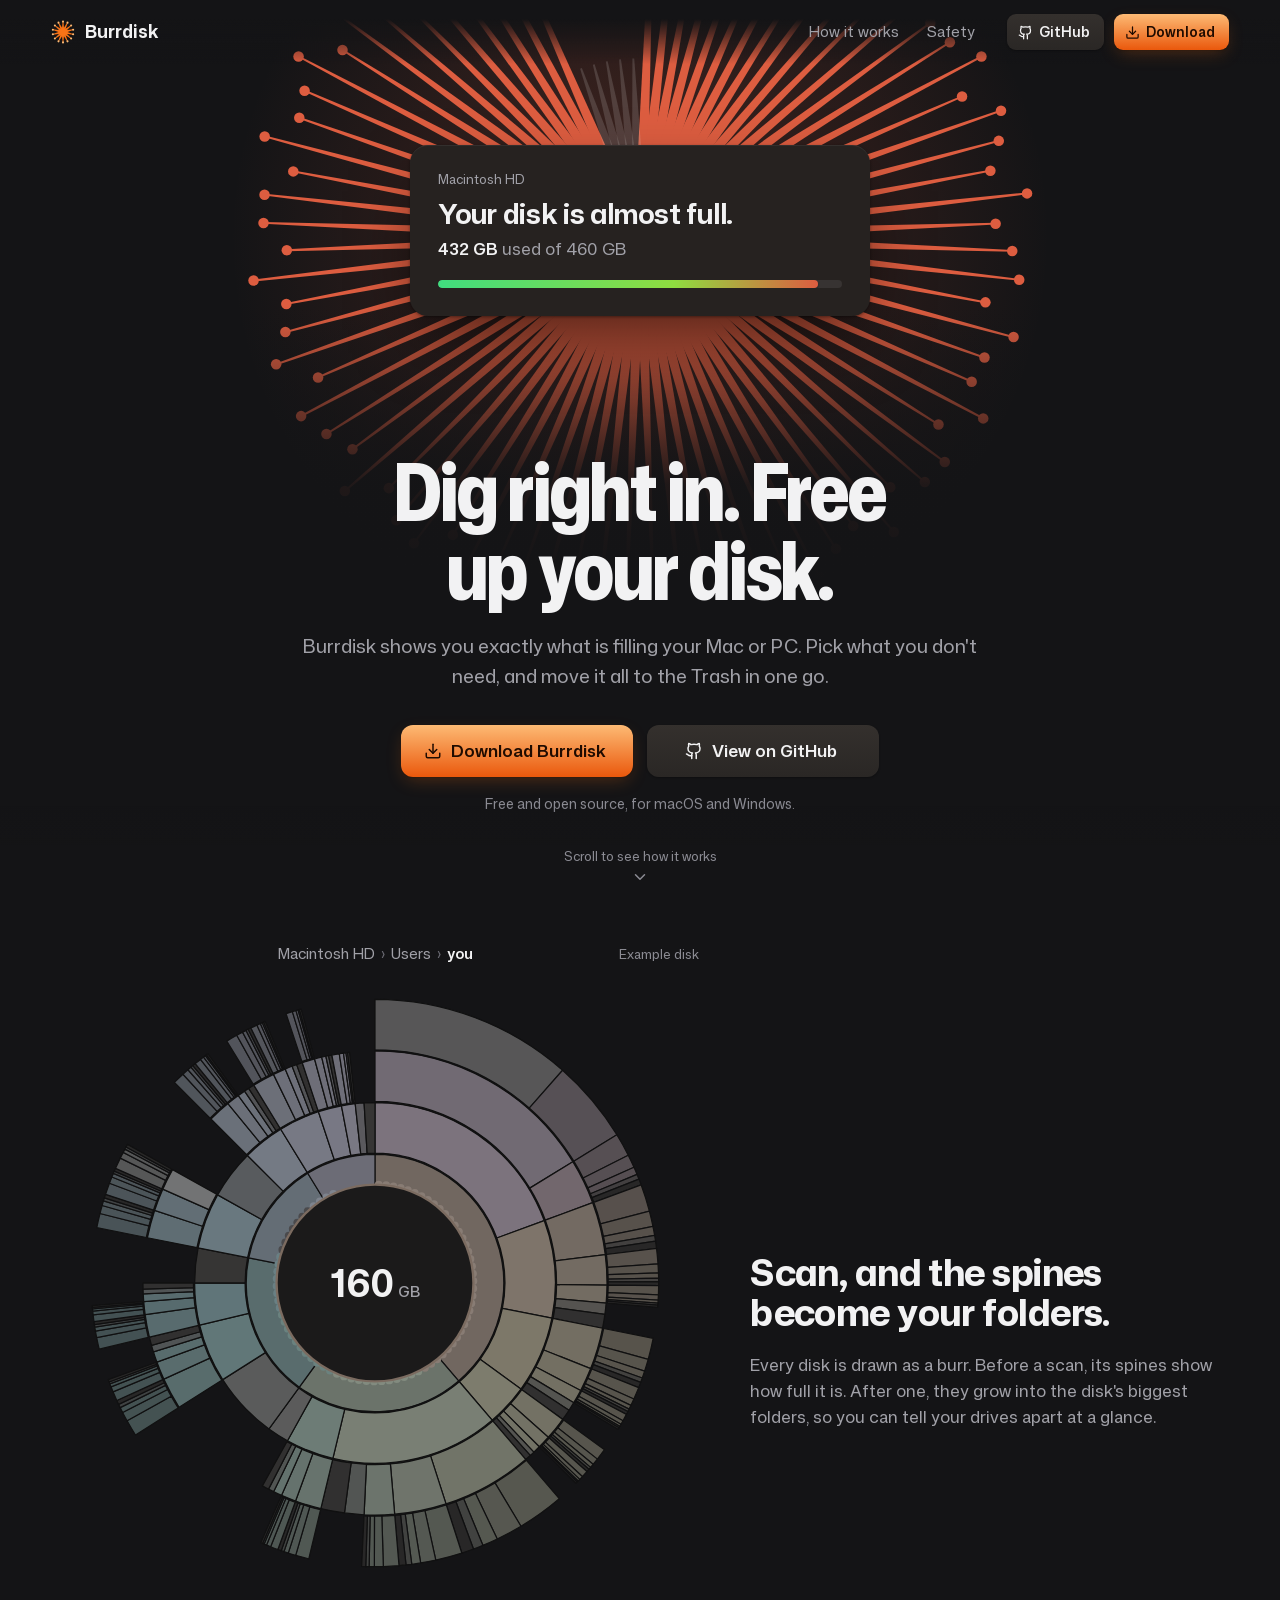
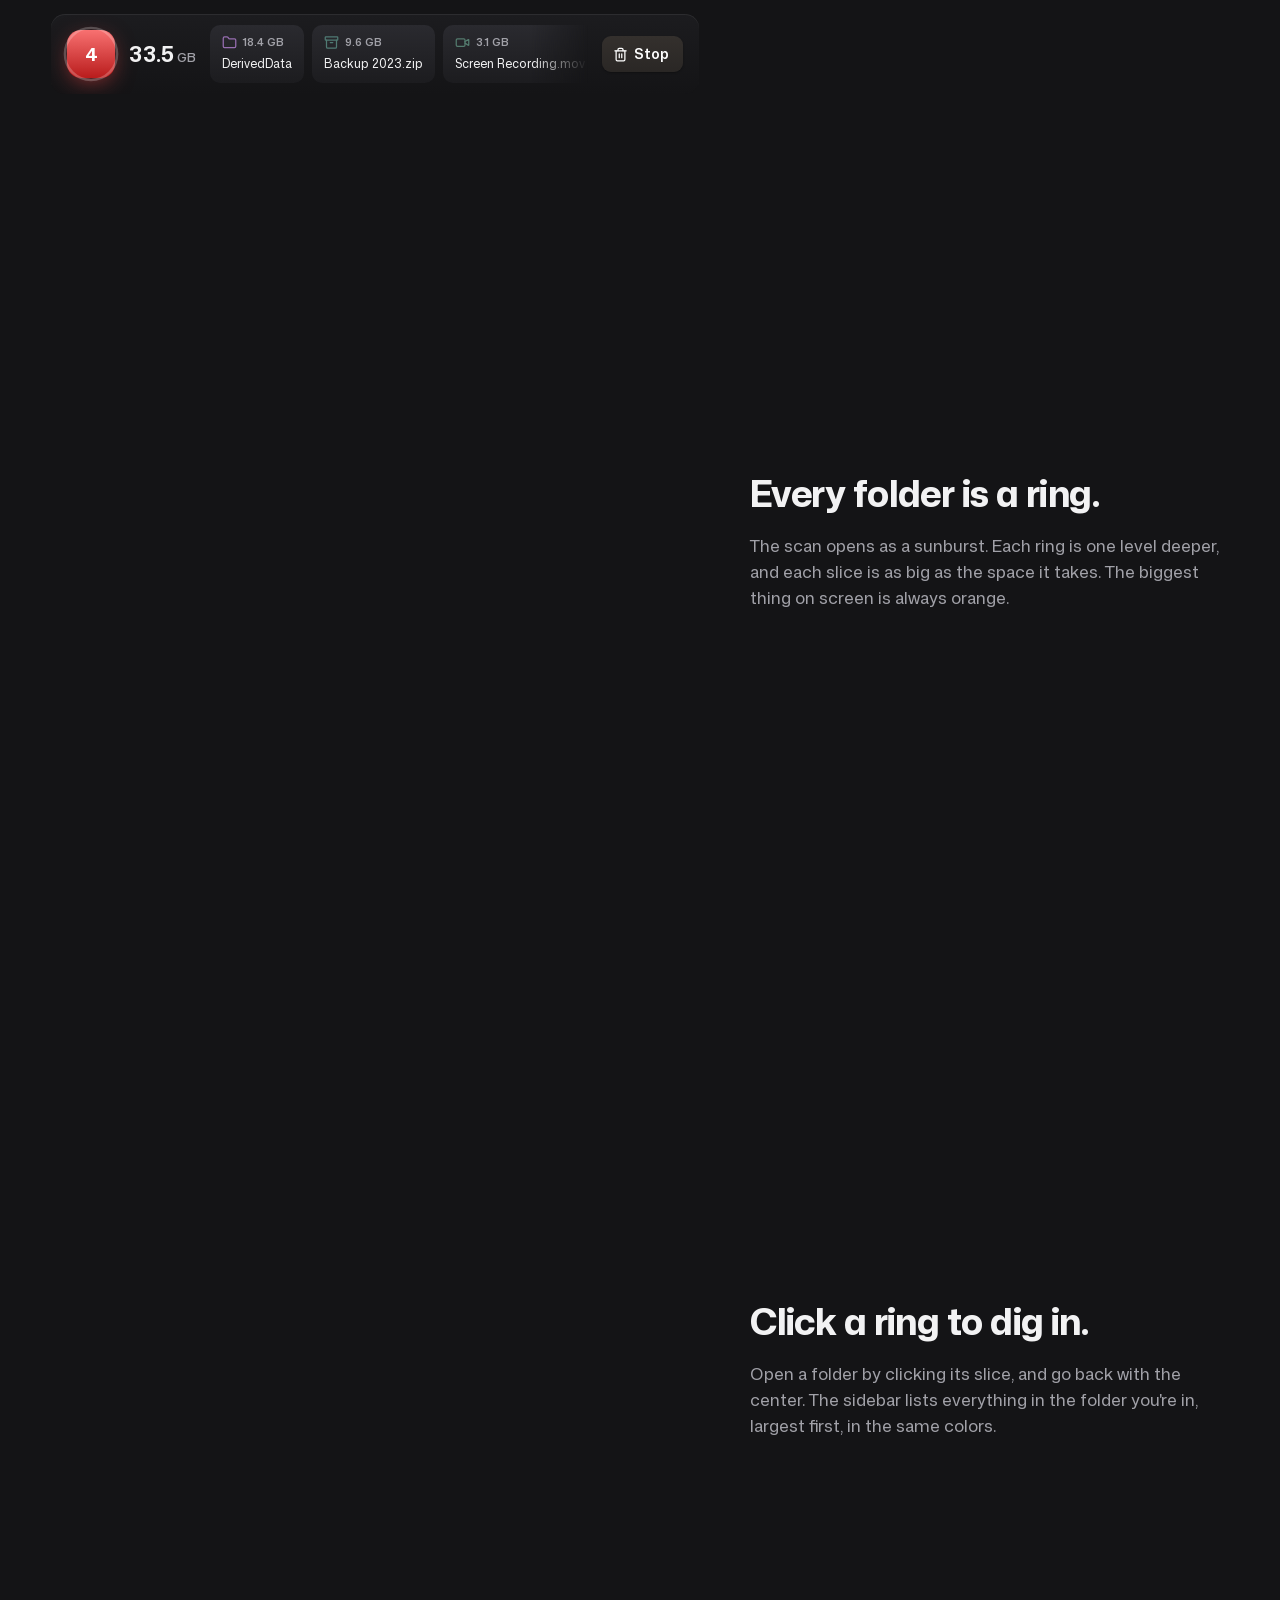
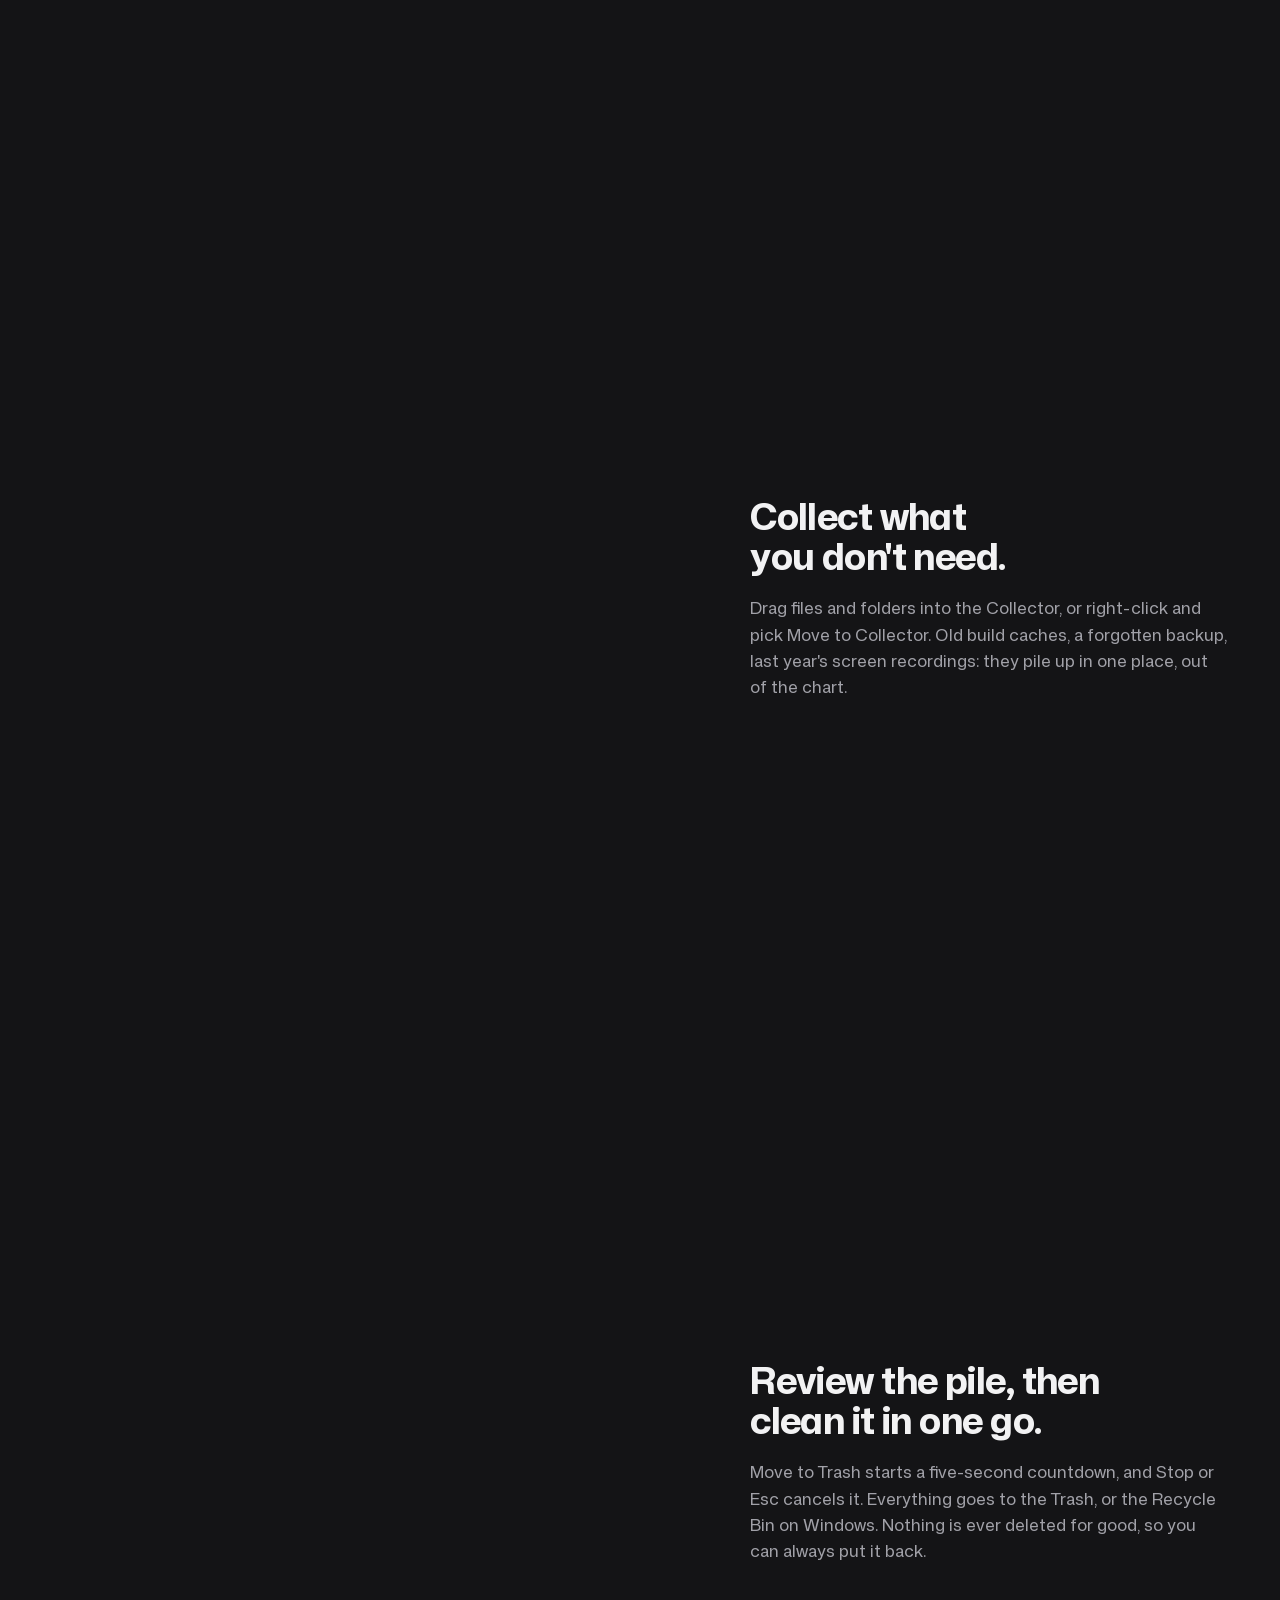
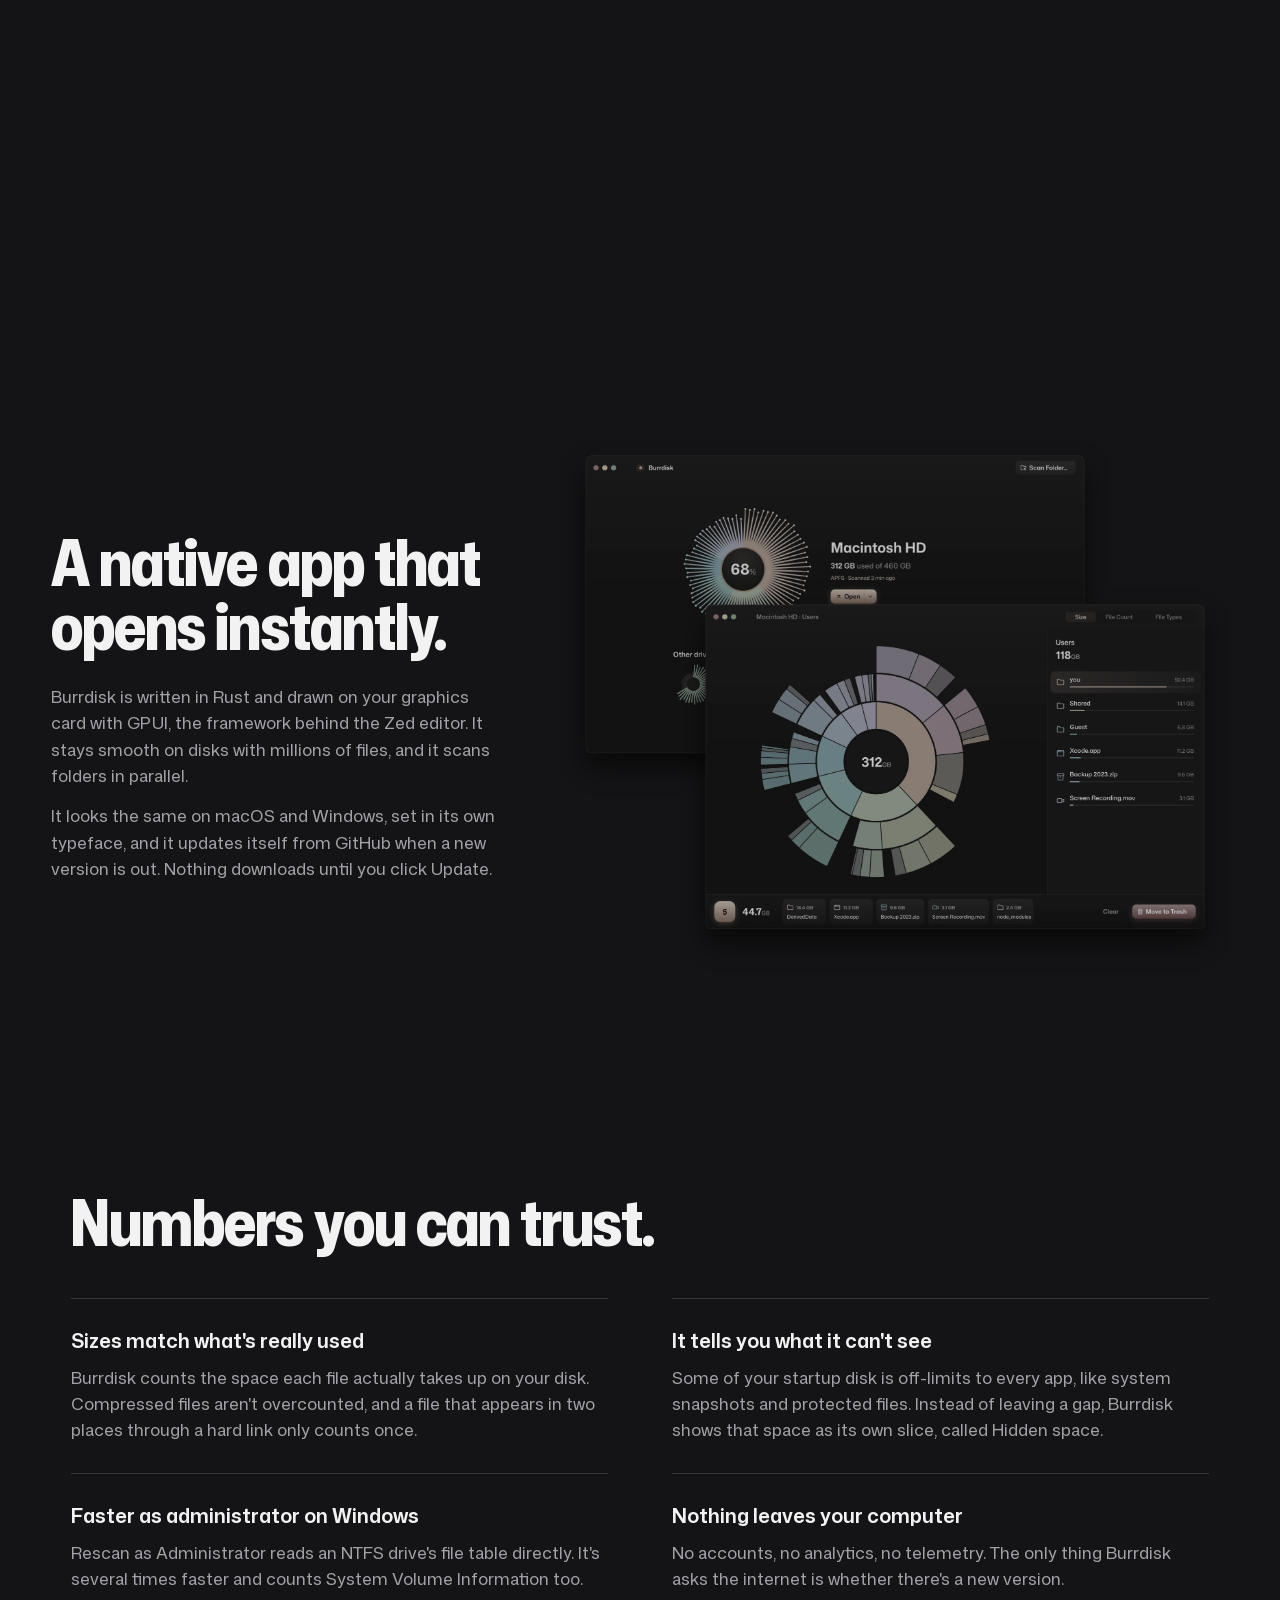
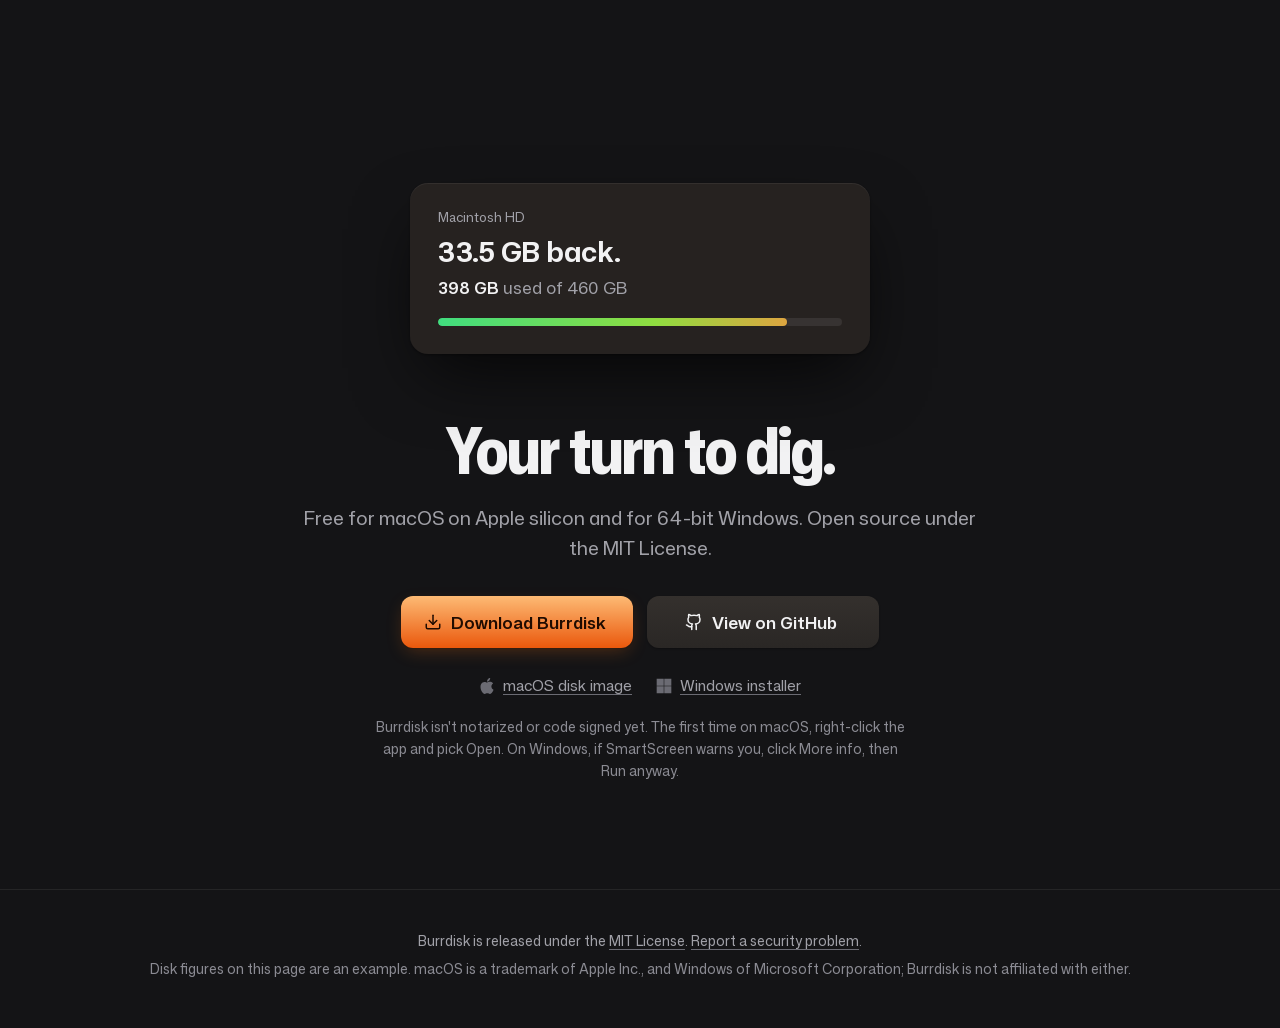
==== commit d830ad44: "Add a scroll prompt to the site and say "dig" instead of "dive" The first screen now ends with "Scro" ====
--- a/site/index.html
+++ b/site/index.html
@@ -4,7 +4,7 @@
   <meta charset="utf-8">
   <meta name="viewport" content="width=device-width, initial-scale=1">
   <title>Burrdisk: see what's filling your disk, then clear it</title>
-  <meta name="description" content="Burrdisk is a free, open-source disk space visualizer for macOS and Windows. Dive through a sunburst of your folders, collect what you don't need, and move it all to the Trash in one go.">
+  <meta name="description" content="Burrdisk is a free, open-source disk space visualizer for macOS and Windows. Dig through a sunburst of your folders, collect what you don't need, and move it all to the Trash in one go.">
   <meta name="theme-color" content="#141416">
   <link rel="icon" href="img/icon-256.png">
   <meta property="og:title" content="Burrdisk">
@@ -59,6 +59,10 @@
         <p class="sentence"><strong>432 GB</strong> used of 460 GB</p>
         <div class="bar"><span style="--fill:.94"></span></div>
       </div>
+      <a class="scroll-cue" href="#how" data-scroll-cue>
+        <span>Scroll to see how it works</span>
+        <svg class="ic" viewBox="0 0 24 24" fill="none" stroke="currentColor" stroke-width="2" stroke-linecap="round" stroke-linejoin="round" aria-hidden="true"><path d="m6 9 6 6 6-6"/></svg>
+      </a>
       <div class="hero-copy">
         <h1 id="hero-title">Dig right in. Free up your disk.</h1>
         <p class="lede">Burrdisk shows you exactly what is filling your Mac or PC. Pick what you don't need, and move it all to the Trash in one go.</p>
@@ -106,8 +110,8 @@
           <h3>Every folder is a ring.</h3>
           <p>The scan opens as a sunburst. Each ring is one level deeper, and each slice is as big as the space it takes. The biggest thing on screen is always orange.</p>
         </li>
-        <li class="step" data-step="dive">
-          <h3>Click a ring to dive in.</h3>
+        <li class="step" data-step="dig">
+          <h3>Click a ring to dig in.</h3>
           <p>Open a folder by clicking its slice, and go back with the center. The sidebar lists everything in the folder you're in, largest first, in the same colors.</p>
         </li>
         <li class="step" data-step="collect">
@@ -138,8 +142,8 @@
     <section class="numbers stage" id="numbers" aria-labelledby="numbers-title">
       <h2 id="numbers-title">Numbers you can trust.</h2>
       <dl class="facts">
-        <div><dt>Space on disk, not file length</dt><dd>Sizes are the bytes a file really takes, so sparse and compressed files count correctly. Hard links count once.</dd></div>
-        <div><dt>Hidden space, named</dt><dd>Space the scan can't read on your startup disk, like snapshots and protected system files, shows up as its own slice instead of vanishing.</dd></div>
+        <div><dt>Sizes match what's really used</dt><dd>Burrdisk counts the space each file actually takes up on your disk. Compressed files aren't overcounted, and a file that appears in two places through a hard link only counts once.</dd></div>
+        <div><dt>It tells you what it can't see</dt><dd>Some of your startup disk is off-limits to every app, like system snapshots and protected files. Instead of leaving a gap, Burrdisk shows that space as its own slice, called Hidden space.</dd></div>
         <div><dt>Faster as administrator on Windows</dt><dd>Rescan as Administrator reads an NTFS drive's file table directly. It's several times faster and counts System Volume Information too.</dd></div>
         <div><dt>Nothing leaves your computer</dt><dd>No accounts, no analytics, no telemetry. The only thing Burrdisk asks the internet is whether there's a new version.</dd></div>
       </dl>
--- a/site/styles.css
+++ b/site/styles.css
@@ -204,6 +204,26 @@
 }
 @keyframes fill { from { transform: scaleX(0.4); } }
 
+/* Pinned to the bottom of the screen until the visitor starts scrolling. */
+.scroll-cue {
+  position: fixed;
+  inset: auto 0 0;
+  z-index: 15;
+  display: flex;
+  flex-direction: column;
+  align-items: center;
+  gap: 2px;
+  padding: 40px 0 14px;
+  background: linear-gradient(rgb(20 20 22 / 0), var(--ground) 42%);
+  font-size: 13px;
+  color: var(--faint-text);
+  text-decoration: none;
+  transition: opacity 400ms var(--cubic), color 260ms var(--cubic);
+}
+.scroll-cue:hover { color: var(--text); }
+.scroll-cue .ic { width: 18px; height: 18px; animation: nudge 1.8s var(--cubic) infinite; }
+.scroll-cue.gone { opacity: 0; pointer-events: none; }
+@keyframes nudge { 0%, 100% { transform: translateY(0); opacity: 0.6; } 50% { transform: translateY(5px); opacity: 1; } }
 .hero-copy { position: relative; margin-top: clamp(96px, 15vh, 180px); }
 h1, h2 {
   font-weight: 800;
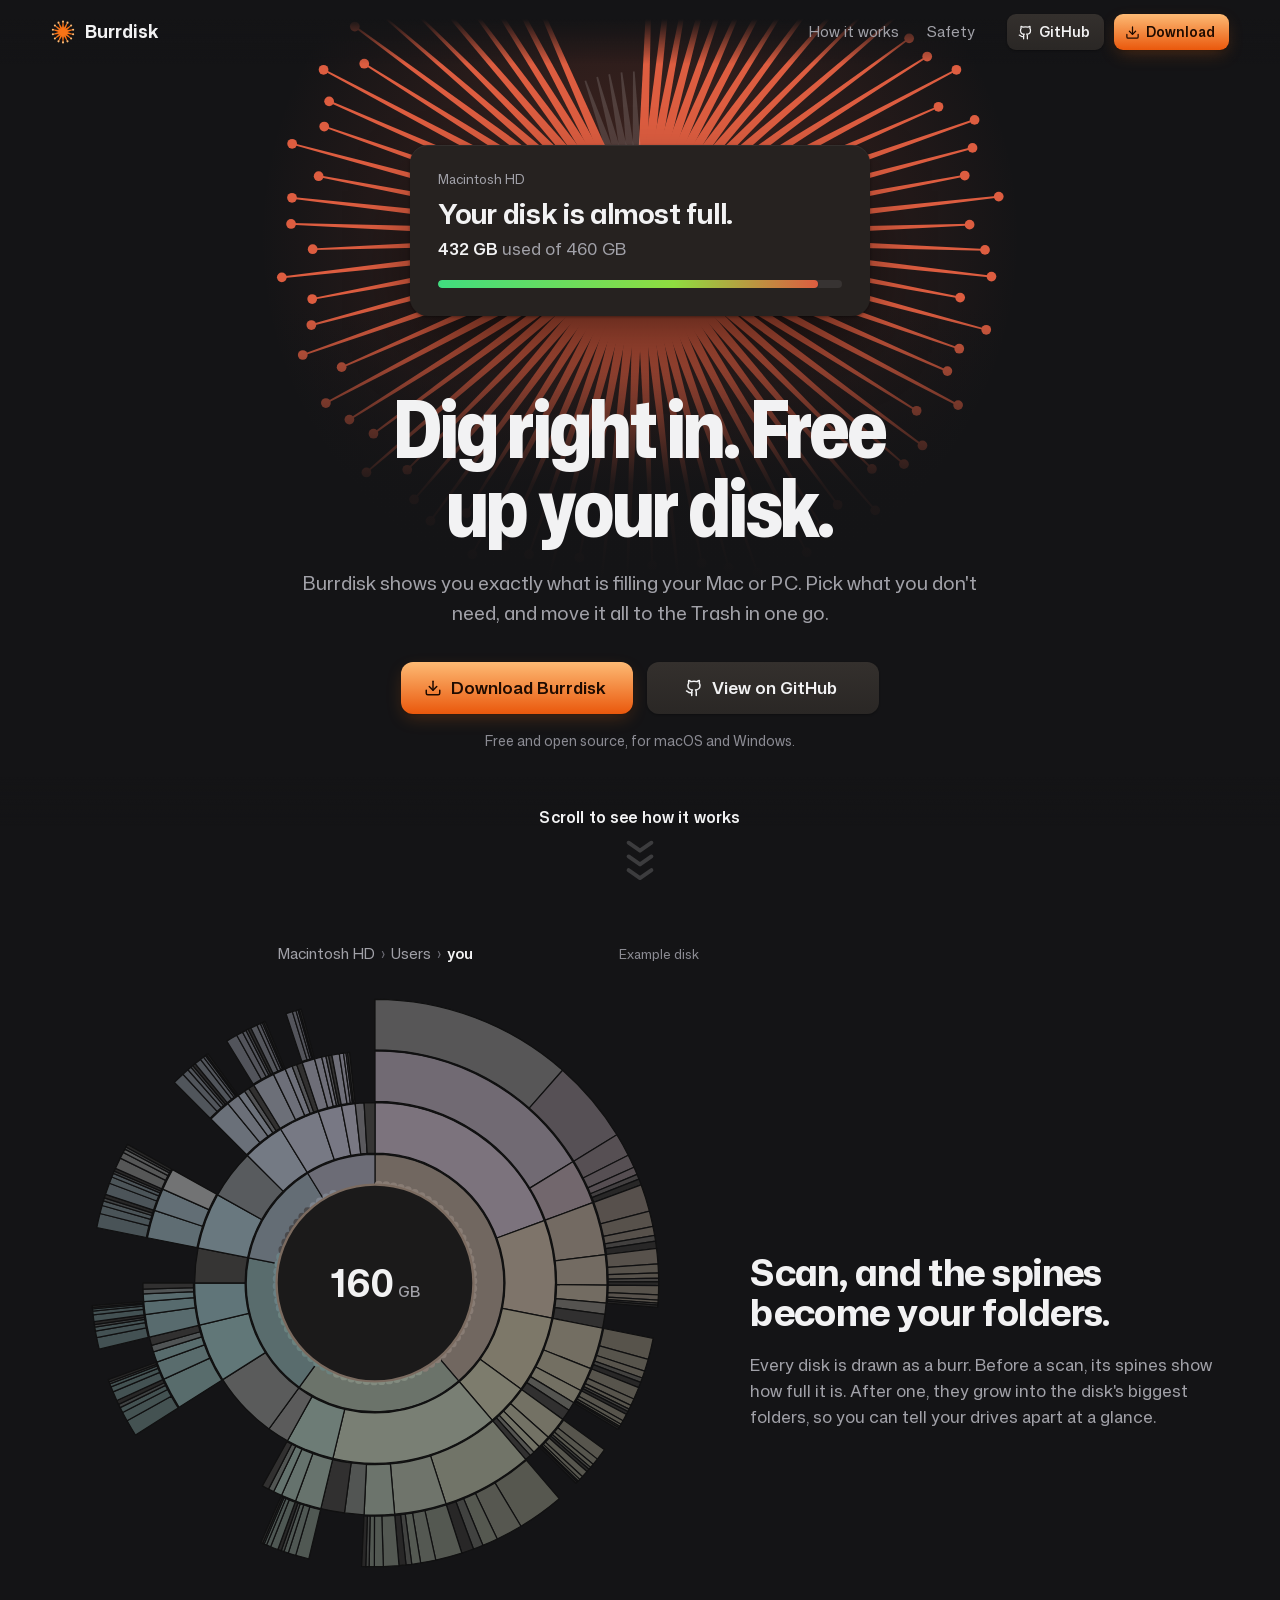
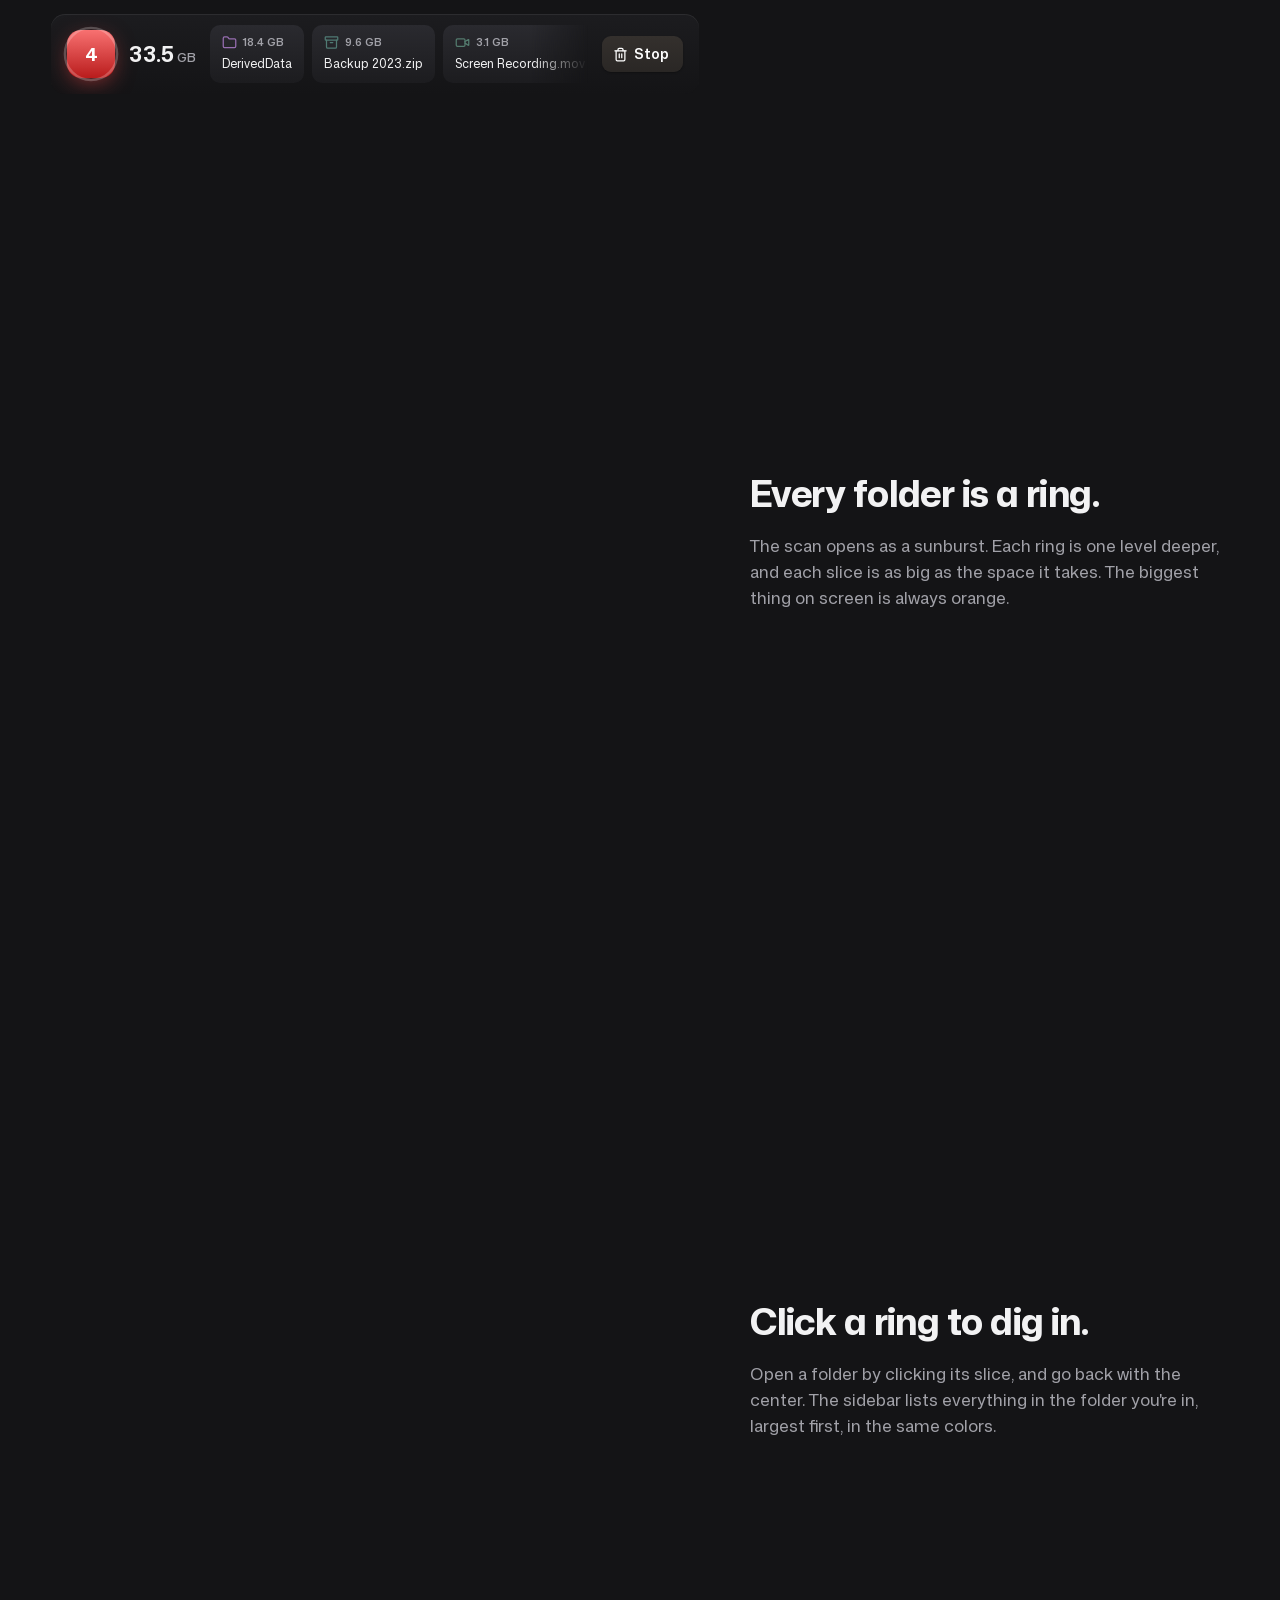
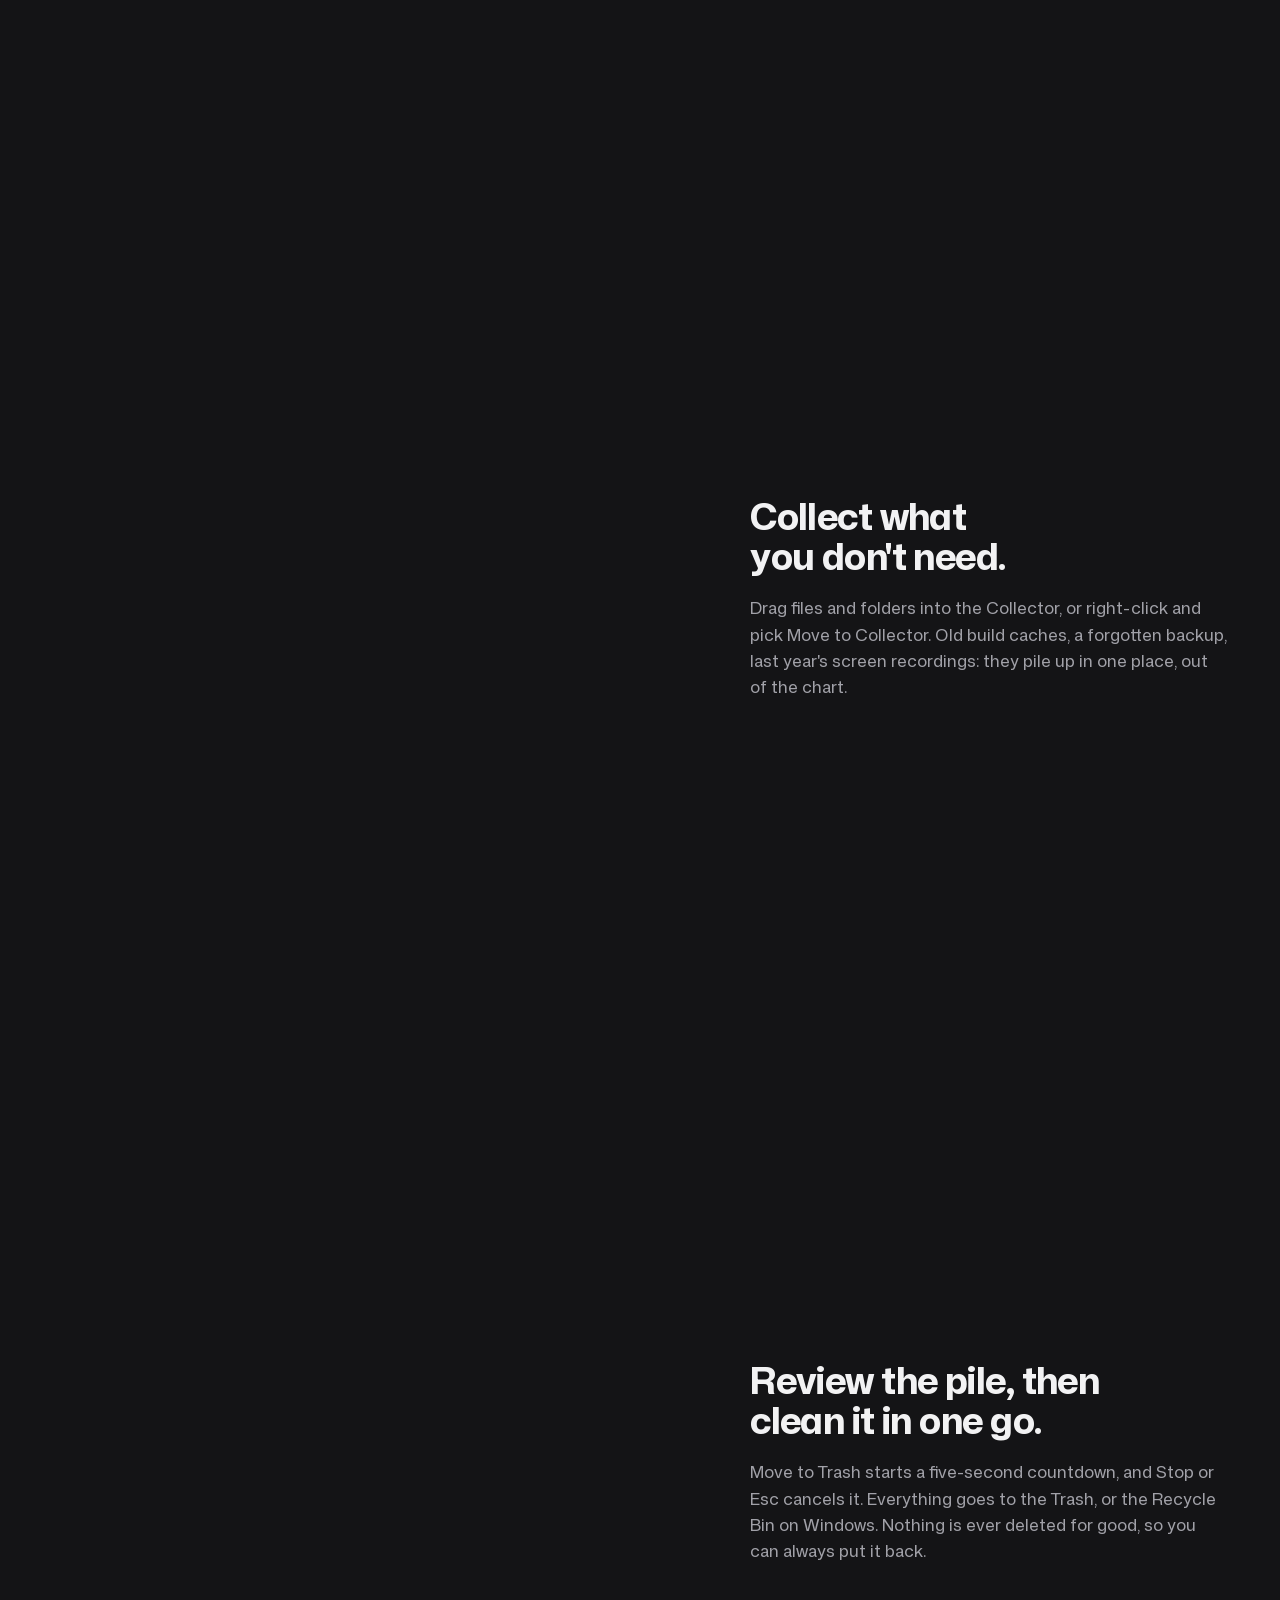
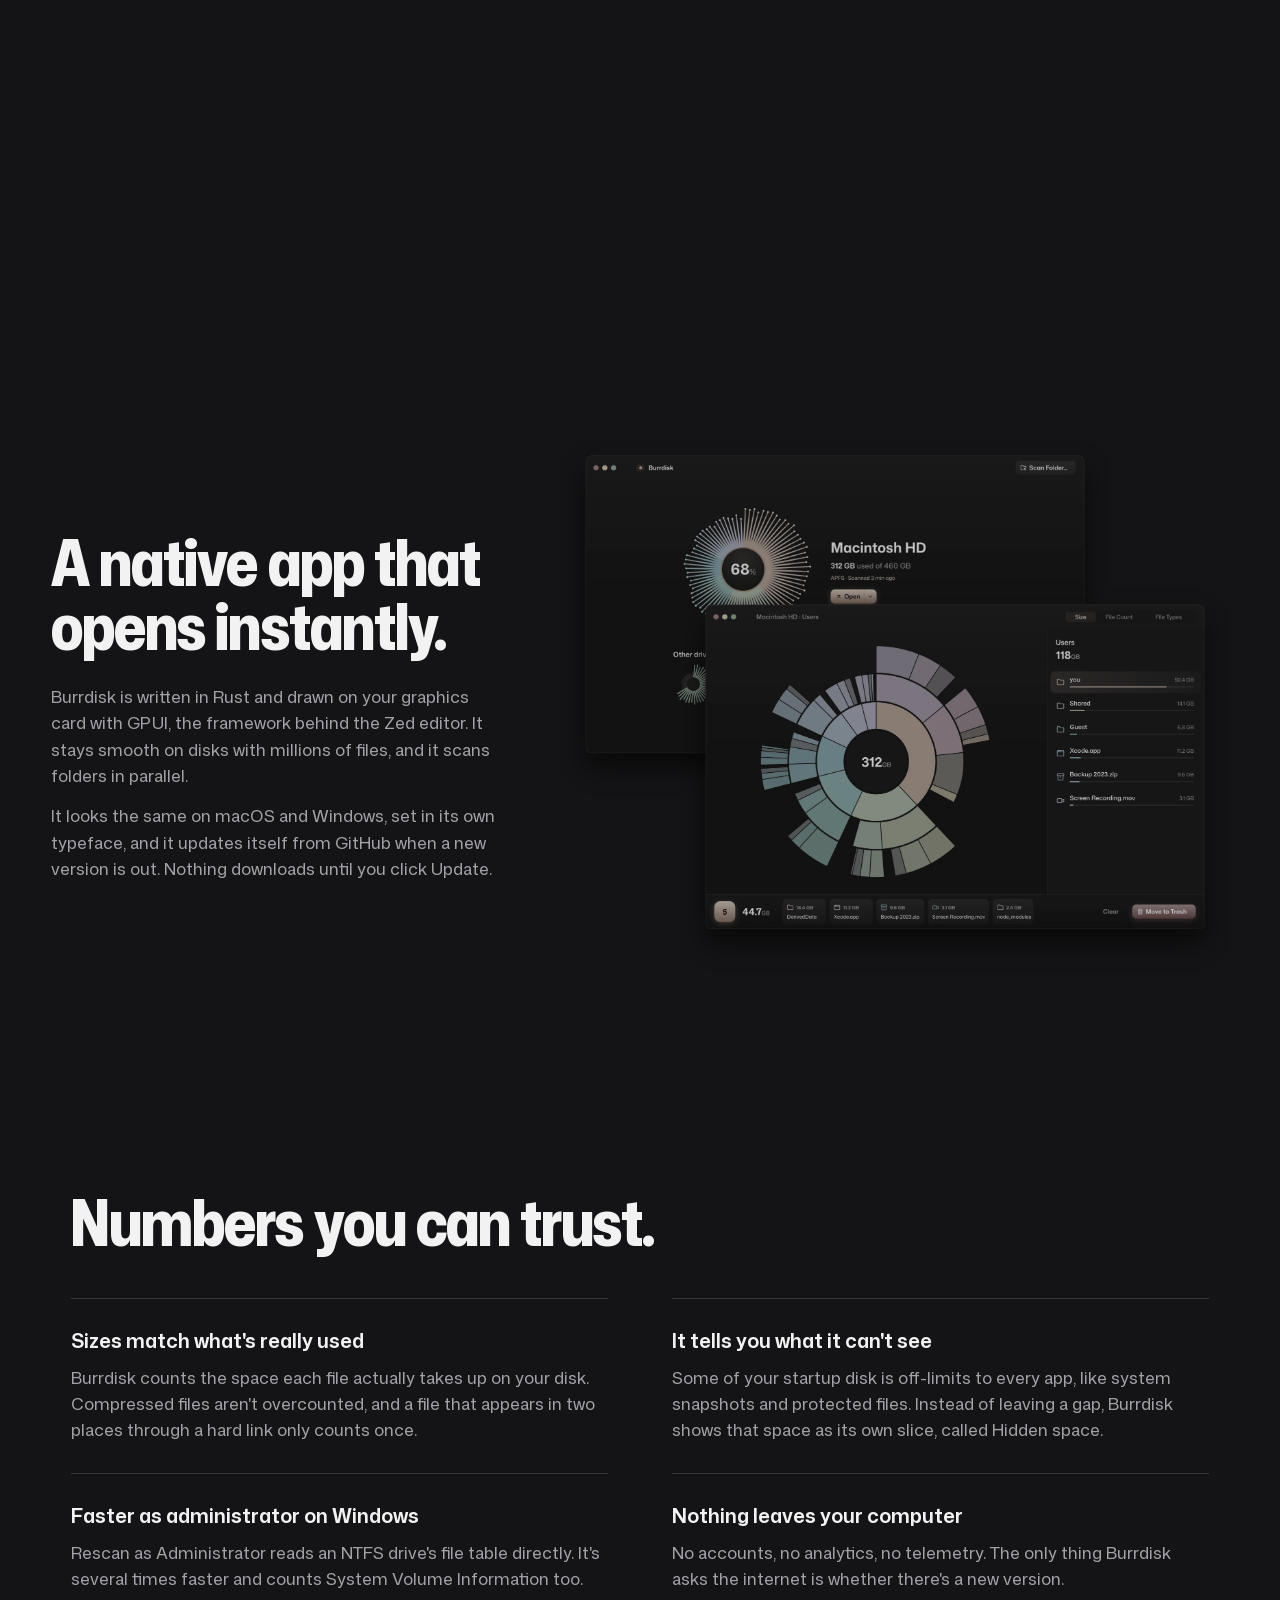
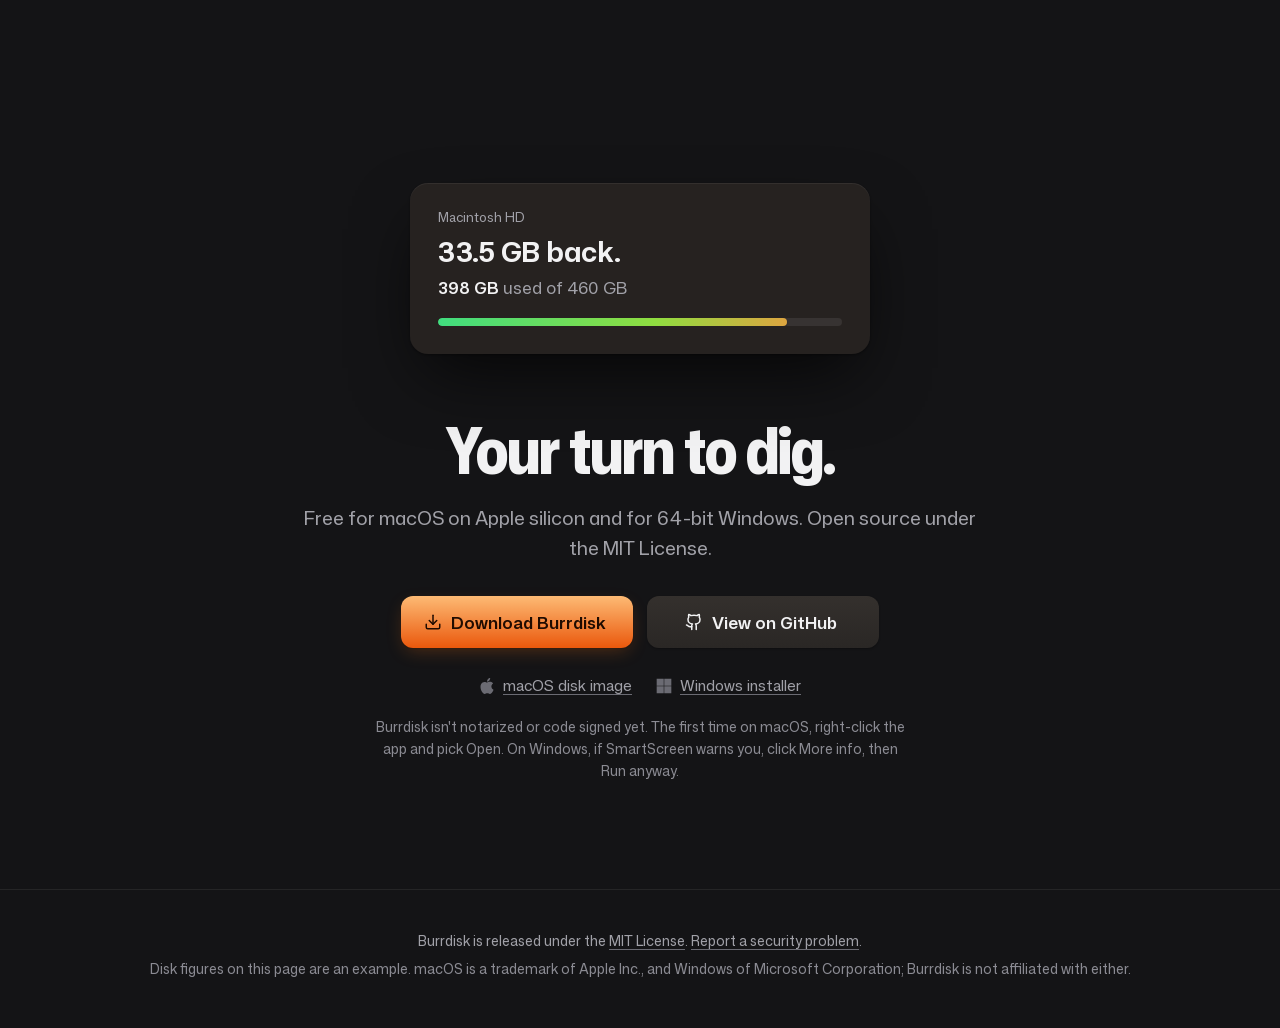
==== commit a1035543: "Make the site's scroll prompt bigger, with pulsing chevrons "Scroll to see how it works" is now 16px" ====
--- a/site/index.html
+++ b/site/index.html
@@ -13,8 +13,8 @@
   <meta property="og:type" content="website">
   <meta name="twitter:card" content="summary_large_image">
   <link rel="preload" href="fonts/MonaSansVF.woff2" as="font" type="font/woff2" crossorigin>
-  <link rel="stylesheet" href="styles.css">
-  <script src="main.js" defer></script>
+  <link rel="stylesheet" href="styles.css?v=dev">
+  <script src="main.js?v=dev" defer></script>
 </head>
 <body>
   <svg width="0" height="0" style="position:absolute" aria-hidden="true">
@@ -61,7 +61,9 @@
       </div>
       <a class="scroll-cue" href="#how" data-scroll-cue>
         <span>Scroll to see how it works</span>
-        <svg class="ic" viewBox="0 0 24 24" fill="none" stroke="currentColor" stroke-width="2" stroke-linecap="round" stroke-linejoin="round" aria-hidden="true"><path d="m6 9 6 6 6-6"/></svg>
+        <svg class="chevrons" viewBox="0 0 28 40" fill="none" stroke="currentColor" stroke-width="3.4" stroke-linecap="round" stroke-linejoin="round" aria-hidden="true">
+          <path d="M4 4l10 7 10-7"/><path d="M4 16l10 7 10-7"/><path d="M4 28l10 7 10-7"/>
+        </svg>
       </a>
       <div class="hero-copy">
         <h1 id="hero-title">Dig right in. Free up your disk.</h1>
--- a/site/styles.css
+++ b/site/styles.css
@@ -162,7 +162,7 @@
 }
 .hero-field { position: absolute; inset: 0; pointer-events: none; }
 .hero-burr {
-  --size: min(820px, 150vw);
+  --size: min(760px, 150vw);
   position: absolute;
   left: 50%;
   top: calc(var(--nav-h) + clamp(40px, 9vh, 110px) + 92px);
@@ -212,19 +212,41 @@
   display: flex;
   flex-direction: column;
   align-items: center;
-  gap: 2px;
-  padding: 40px 0 14px;
-  background: linear-gradient(rgb(20 20 22 / 0), var(--ground) 42%);
-  font-size: 13px;
-  color: var(--faint-text);
+  gap: 8px;
+  padding: 28px 0 16px;
+  background: linear-gradient(rgb(20 20 22 / 0), var(--ground) 40%);
+  font-size: 16px;
+  font-weight: 600;
+  letter-spacing: 0.01em;
+  color: var(--text);
   text-decoration: none;
-  transition: opacity 400ms var(--cubic), color 260ms var(--cubic);
-}
-.scroll-cue:hover { color: var(--text); }
-.scroll-cue .ic { width: 18px; height: 18px; animation: nudge 1.8s var(--cubic) infinite; }
+  transition: opacity 400ms var(--cubic);
+}
+.scroll-cue .chevrons { width: 32px; height: 46px; overflow: visible; }
+/* Three chevrons; a pulse of light runs down them, top to bottom. */
+.scroll-cue .chevrons path { animation: pulse 1.5s ease-in-out infinite; opacity: 0.18; }
+.scroll-cue .chevrons path:nth-child(2) { animation-delay: 0.2s; }
+.scroll-cue .chevrons path:nth-child(3) { animation-delay: 0.4s; }
+.scroll-cue:hover .chevrons { color: var(--ember-hi); }
 .scroll-cue.gone { opacity: 0; pointer-events: none; }
-@keyframes nudge { 0%, 100% { transform: translateY(0); opacity: 0.6; } 50% { transform: translateY(5px); opacity: 1; } }
-.hero-copy { position: relative; margin-top: clamp(96px, 15vh, 180px); }
+@keyframes pulse { 0%, 100% { opacity: 0.18; } 35% { opacity: 1; } }
+/* Short desktop windows: pull the hero up so the prompt clears the buttons. */
+@media (min-width: 901px) and (max-height: 800px) {
+  .hero { padding-top: calc(var(--nav-h) + 20px); }
+  .hero-burr { top: calc(var(--nav-h) + 20px + 92px); }
+  .hero-copy { margin-top: 28px; }
+  .hero .actions { margin-top: 24px; }
+  .hero .fine { display: none; }
+  .scroll-cue { font-size: 14px; gap: 4px; padding-top: 16px; padding-bottom: 10px; }
+  .scroll-cue .chevrons { width: 24px; height: 34px; }
+}
+@media (prefers-reduced-motion: reduce) {
+  .scroll-cue .chevrons path { animation: none; }
+  .scroll-cue .chevrons path:nth-child(1) { opacity: 1; }
+  .scroll-cue .chevrons path:nth-child(2) { opacity: 0.6; }
+  .scroll-cue .chevrons path:nth-child(3) { opacity: 0.3; }
+}
+.hero-copy { position: relative; margin-top: clamp(56px, 8vh, 140px); }
 h1, h2 {
   font-weight: 800;
   font-stretch: 88%;
@@ -451,6 +473,9 @@
   .nav-actions .btn-secondary span { position: absolute; width: 1px; height: 1px; overflow: hidden; clip: rect(0 0 0 0); }
   .nav-actions .btn-secondary { padding: 0 10px; }
   .alert-title { font-size: 24px; }
+  .scroll-cue { font-size: 14px; gap: 4px; padding-top: 20px; }
+  .scroll-cue .chevrons { width: 24px; height: 34px; }
+  .hero-copy { margin-top: 40px; }
   .crumb { font-size: 13px; }
   .center strong { font-size: 26px; }
   .center span { font-size: 13px; }
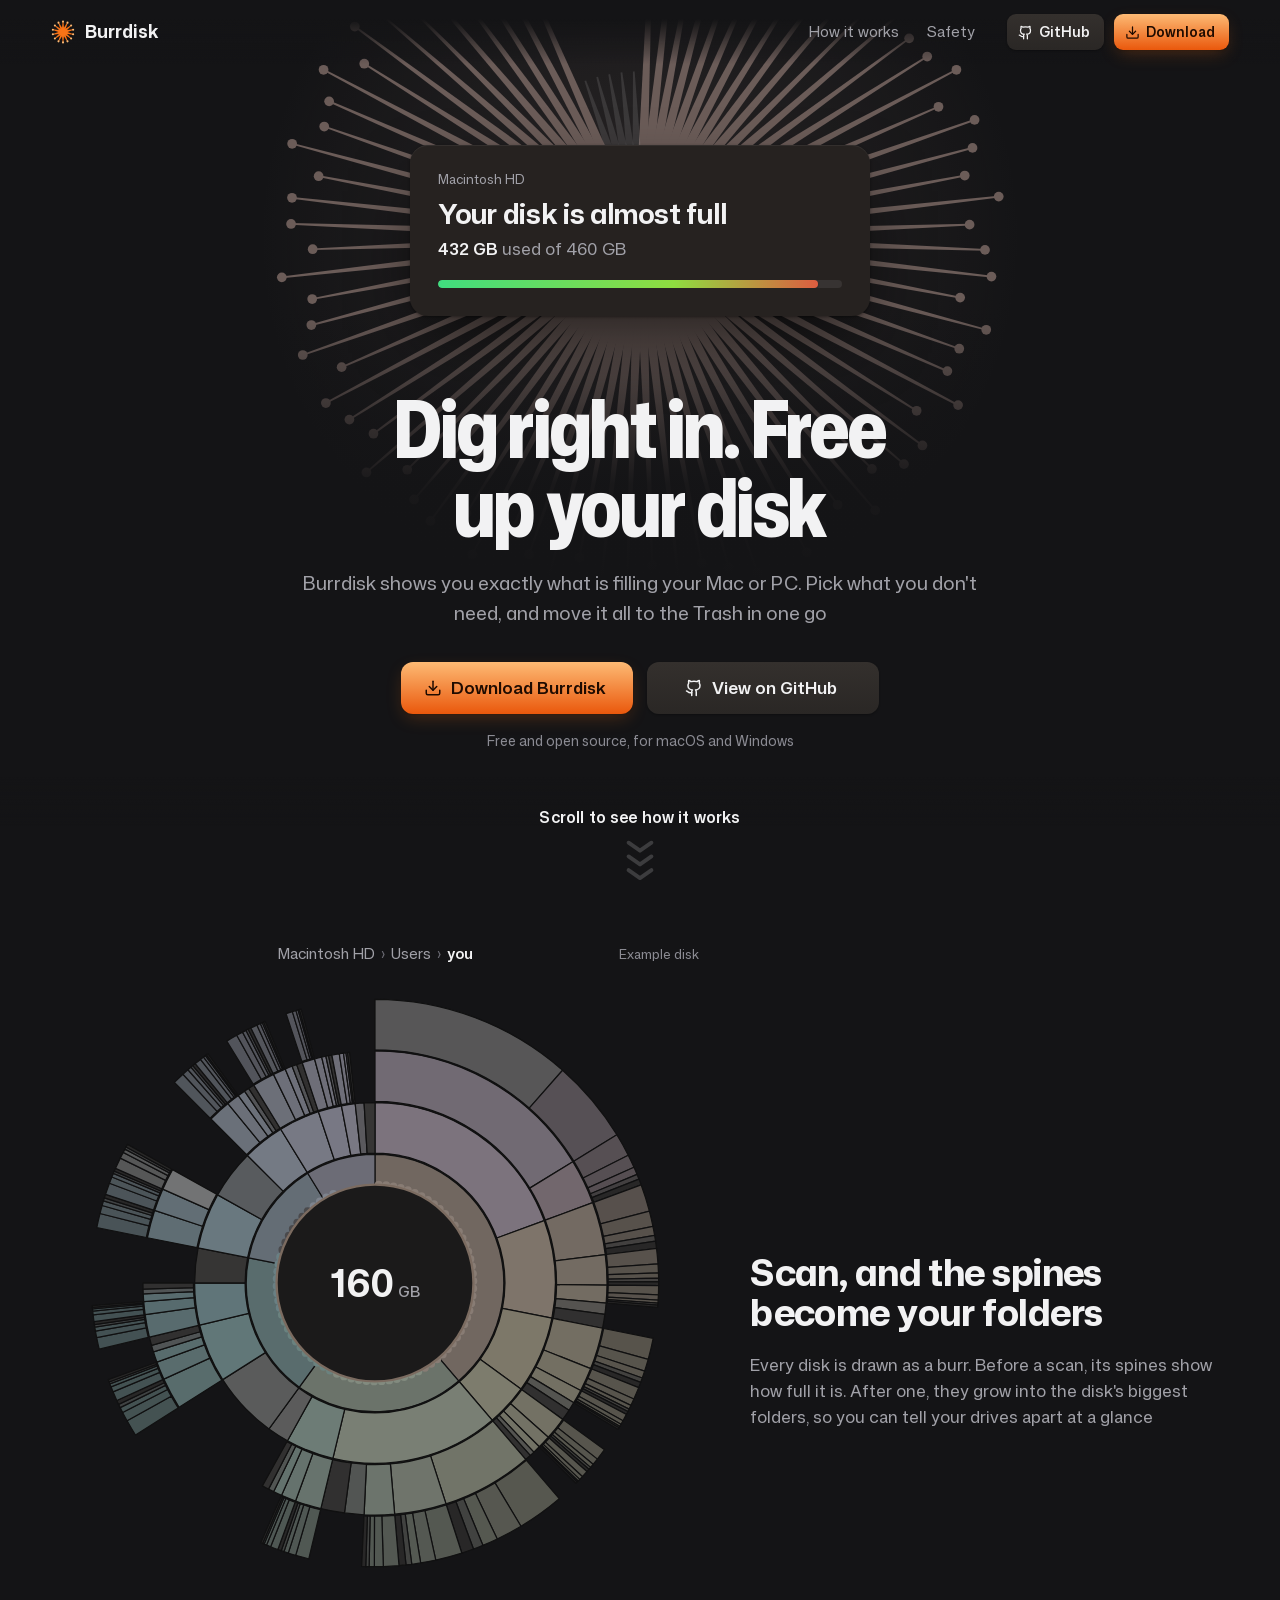
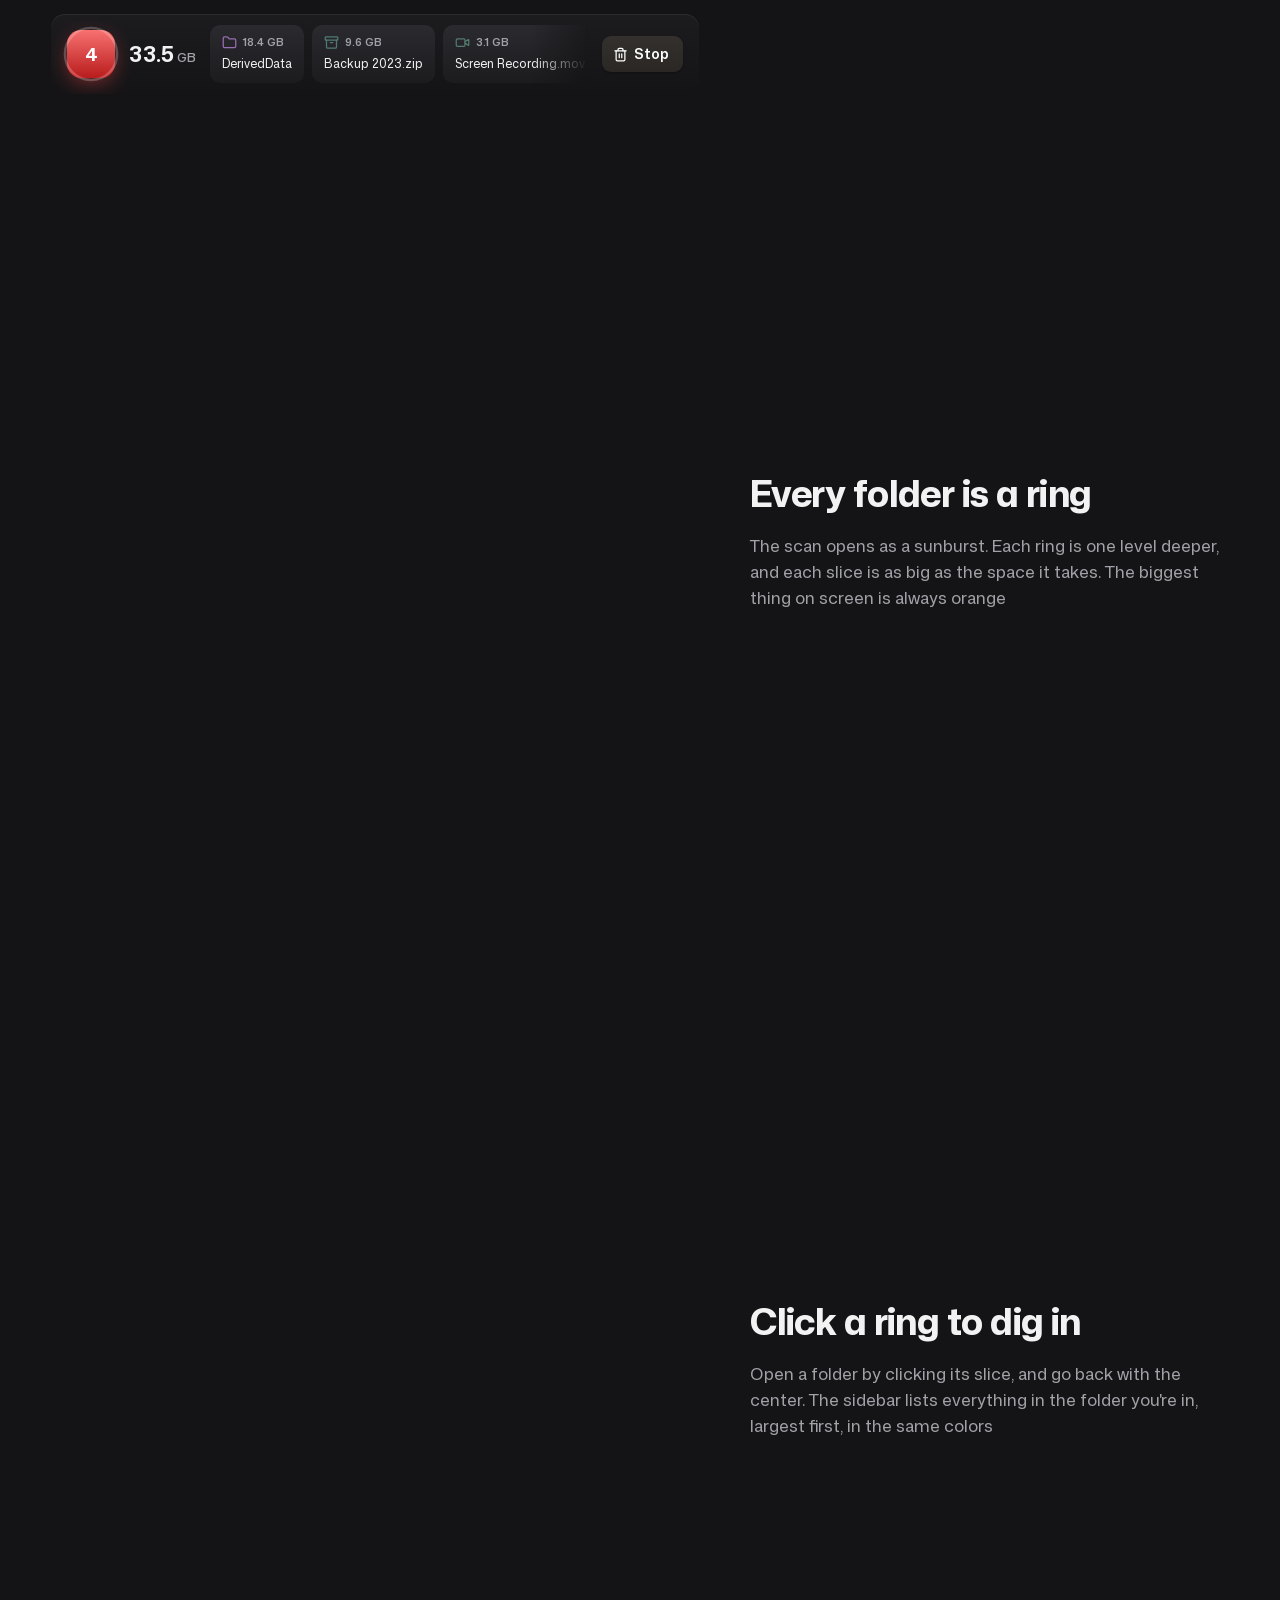
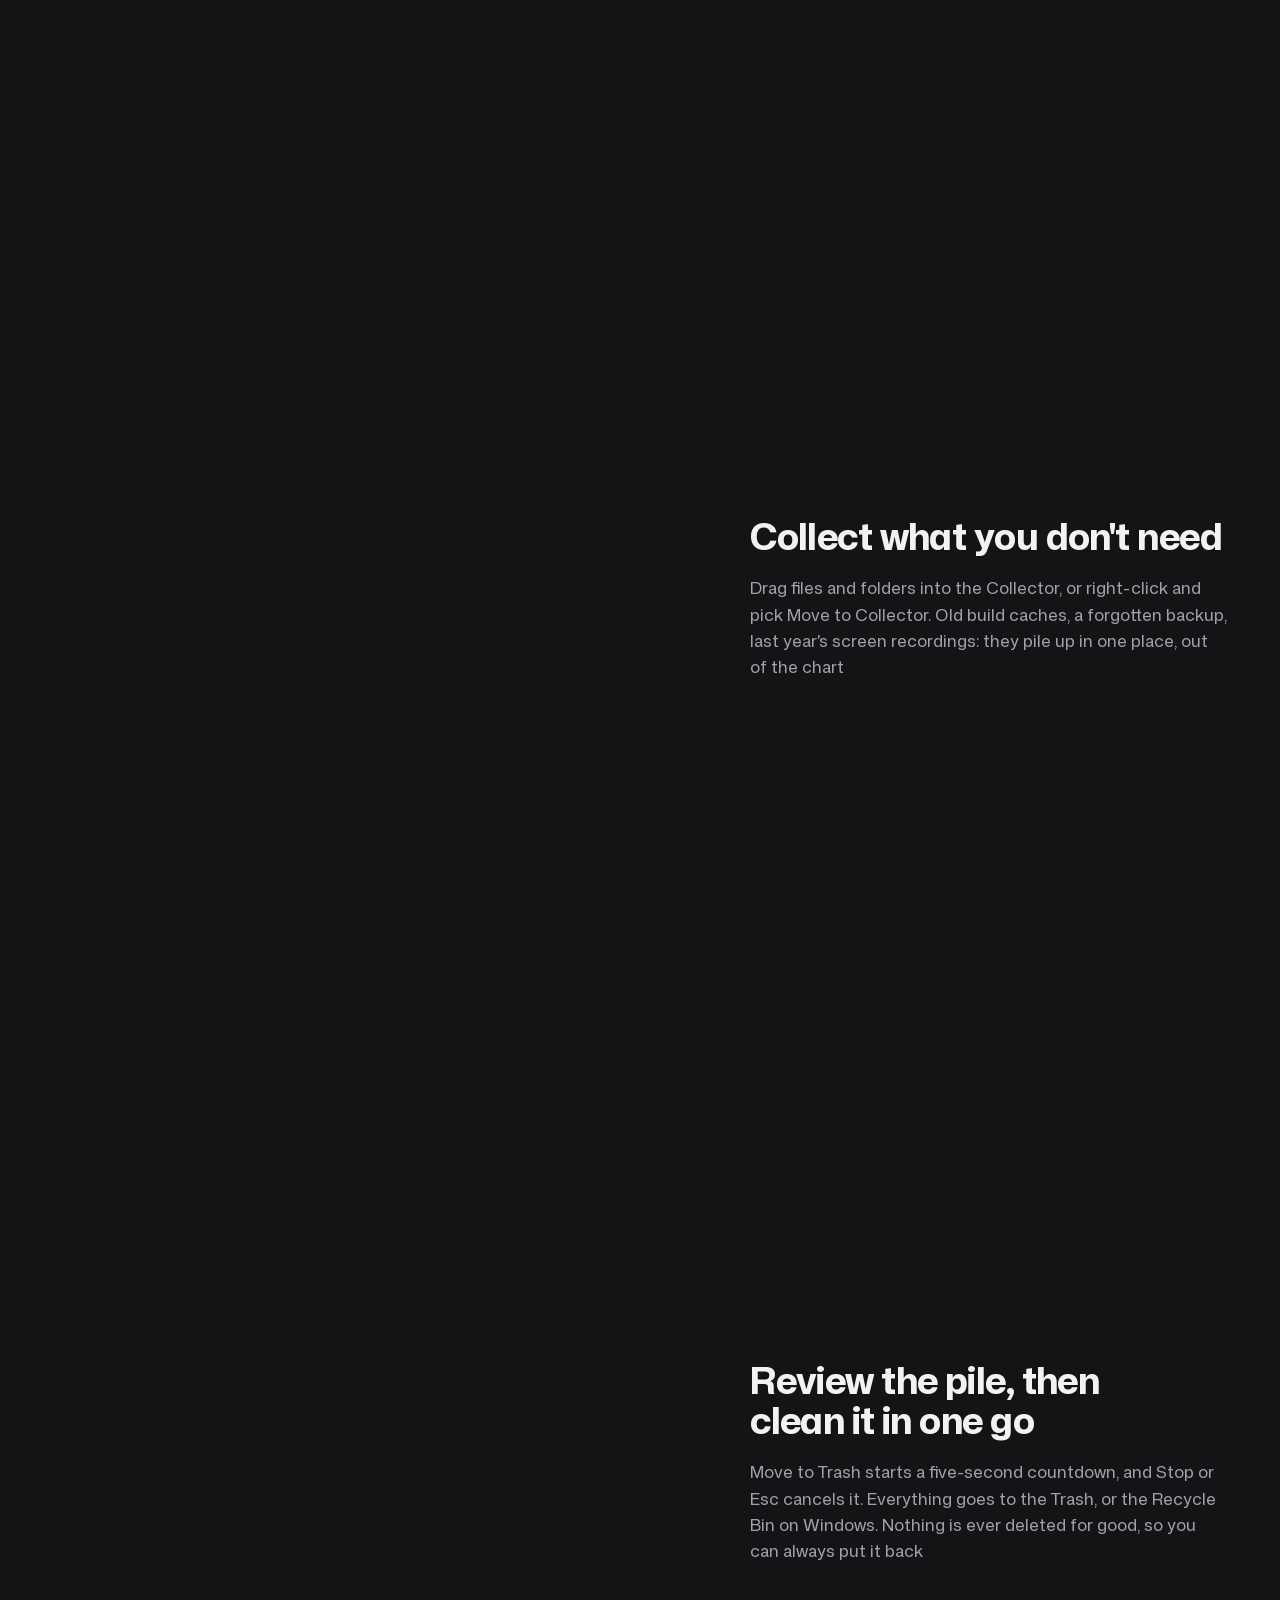
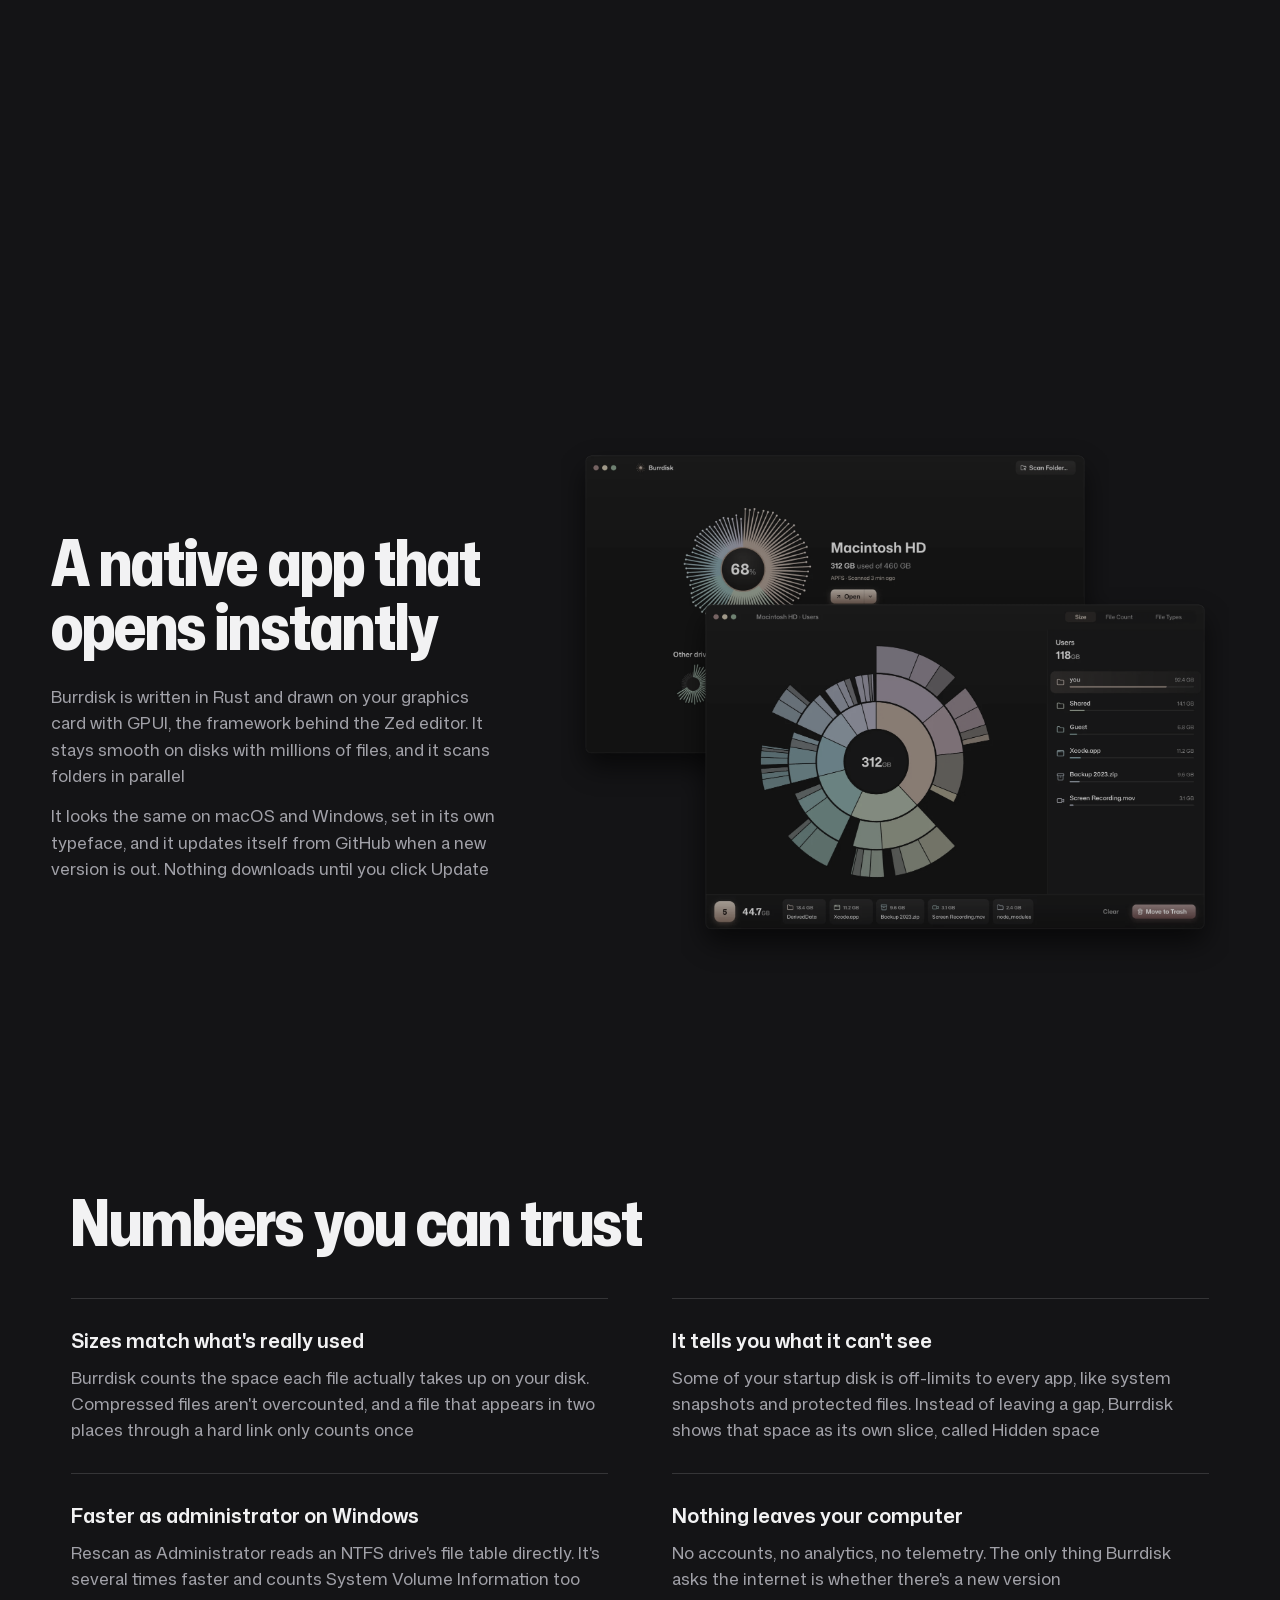
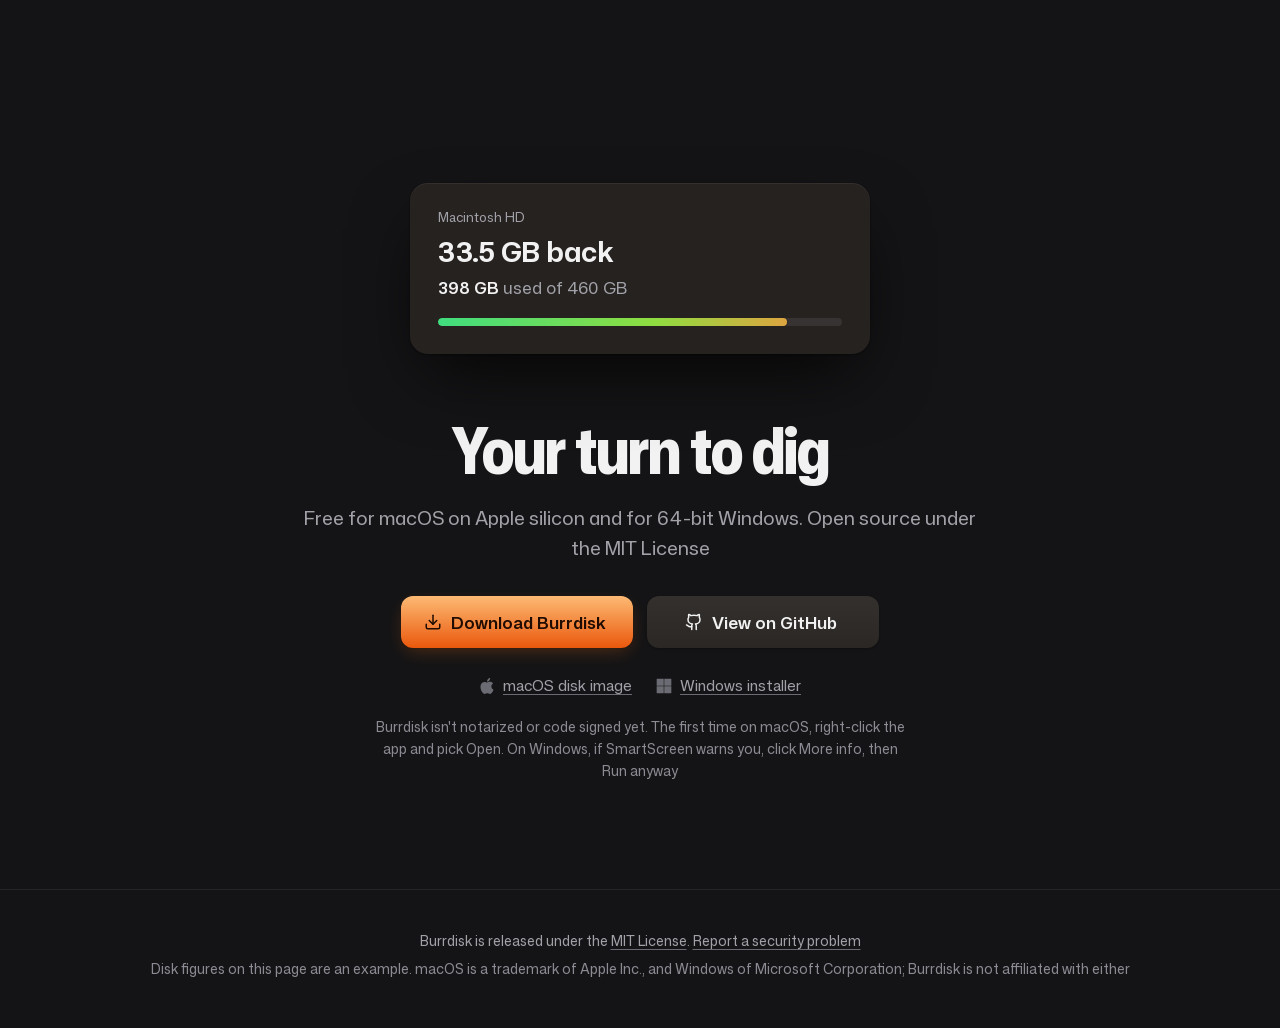
==== commit e53a2414: "fix(site): drop trailing periods from page copy" ====
--- a/site/index.html
+++ b/site/index.html
@@ -4,11 +4,11 @@
   <meta charset="utf-8">
   <meta name="viewport" content="width=device-width, initial-scale=1">
   <title>Burrdisk: see what's filling your disk, then clear it</title>
-  <meta name="description" content="Burrdisk is a free, open-source disk space visualizer for macOS and Windows. Dig through a sunburst of your folders, collect what you don't need, and move it all to the Trash in one go.">
+  <meta name="description" content="Burrdisk is a free, open-source disk space visualizer for macOS and Windows. Dig through a sunburst of your folders, collect what you don't need, and move it all to the Trash in one go">
   <meta name="theme-color" content="#141416">
   <link rel="icon" href="img/icon-256.png">
   <meta property="og:title" content="Burrdisk">
-  <meta property="og:description" content="Dig right in. Free up your disk. A free disk space visualizer for macOS and Windows.">
+  <meta property="og:description" content="Dig right in. Free up your disk. A free disk space visualizer for macOS and Windows">
   <meta property="og:image" content="https://bunkhq.github.io/burrdisk/img/social-preview.jpg">
   <meta property="og:type" content="website">
   <meta name="twitter:card" content="summary_large_image">
@@ -55,7 +55,7 @@
       </div>
       <div class="alert" role="img" aria-label="Example: Macintosh HD, your disk is almost full, 432 GB used of 460 GB">
         <div class="alert-disk">Macintosh HD</div>
-        <p class="alert-title">Your disk is almost full.</p>
+        <p class="alert-title">Your disk is almost full</p>
         <p class="sentence"><strong>432 GB</strong> used of 460 GB</p>
         <div class="bar"><span style="--fill:.94"></span></div>
       </div>
@@ -66,8 +66,8 @@
         </svg>
       </a>
       <div class="hero-copy">
-        <h1 id="hero-title">Dig right in. Free up your disk.</h1>
-        <p class="lede">Burrdisk shows you exactly what is filling your Mac or PC. Pick what you don't need, and move it all to the Trash in one go.</p>
+        <h1 id="hero-title">Dig right in. Free up your disk</h1>
+        <p class="lede">Burrdisk shows you exactly what is filling your Mac or PC. Pick what you don't need, and move it all to the Trash in one go</p>
         <div class="actions" data-actions>
           <a class="btn btn-primary btn-lg" href="https://github.com/bunkhq/burrdisk/releases/latest" data-download>
             <svg class="ic" aria-hidden="true" data-os-icon><use href="#i-download"/></svg><span data-download-label>Download Burrdisk</span>
@@ -76,7 +76,7 @@
             <svg class="ic" aria-hidden="true"><use href="#i-github"/></svg><span>View on GitHub</span>
           </a>
         </div>
-        <p class="fine" data-download-note>Free and open source, for macOS and Windows.</p>
+        <p class="fine" data-download-note>Free and open source, for macOS and Windows</p>
       </div>
     </section>
 
@@ -97,7 +97,7 @@
             </div>
             <div class="amount" data-amount><strong>0</strong><span>GB</span></div>
             <div class="shelf" data-shelf></div>
-            <div class="tray-hint" data-hint><span>Drop files and folders here</span><span>Collect what you want gone, then move it all to the Trash at once.</span></div>
+            <div class="tray-hint" data-hint><span>Drop files and folders here</span><span>Collect what you want gone, then move it all to the Trash at once</span></div>
             <span class="btn btn-danger btn-sm tray-action" data-trash-btn><svg class="ic" aria-hidden="true"><use href="#i-trash"/></svg>Move to Trash</span>
           </div>
           <div class="toast" data-toast><span class="well"><svg class="ic" aria-hidden="true"><use href="#i-check"/></svg></span><span>Moved 33.5 GB to the Trash</span></div>
@@ -105,24 +105,24 @@
       </div>
       <ol class="steps">
         <li class="step" data-step="scan">
-          <h3>Scan, and the spines become your folders.</h3>
-          <p>Every disk is drawn as a burr. Before a scan, its spines show how full it is. After one, they grow into the disk's biggest folders, so you can tell your drives apart at a glance.</p>
+          <h3>Scan, and the spines become your folders</h3>
+          <p>Every disk is drawn as a burr. Before a scan, its spines show how full it is. After one, they grow into the disk's biggest folders, so you can tell your drives apart at a glance</p>
         </li>
         <li class="step" data-step="explore">
-          <h3>Every folder is a ring.</h3>
-          <p>The scan opens as a sunburst. Each ring is one level deeper, and each slice is as big as the space it takes. The biggest thing on screen is always orange.</p>
+          <h3>Every folder is a ring</h3>
+          <p>The scan opens as a sunburst. Each ring is one level deeper, and each slice is as big as the space it takes. The biggest thing on screen is always orange</p>
         </li>
         <li class="step" data-step="dig">
-          <h3>Click a ring to dig in.</h3>
-          <p>Open a folder by clicking its slice, and go back with the center. The sidebar lists everything in the folder you're in, largest first, in the same colors.</p>
+          <h3>Click a ring to dig in</h3>
+          <p>Open a folder by clicking its slice, and go back with the center. The sidebar lists everything in the folder you're in, largest first, in the same colors</p>
         </li>
         <li class="step" data-step="collect">
-          <h3>Collect what you don't need.</h3>
-          <p>Drag files and folders into the Collector, or right-click and pick Move to Collector. Old build caches, a forgotten backup, last year's screen recordings: they pile up in one place, out of the chart.</p>
+          <h3>Collect what you don't need</h3>
+          <p>Drag files and folders into the Collector, or right-click and pick Move to Collector. Old build caches, a forgotten backup, last year's screen recordings: they pile up in one place, out of the chart</p>
         </li>
         <li class="step" data-step="trash" id="safety">
-          <h3>Review the pile, then clean it in one go.</h3>
-          <p>Move to Trash starts a five-second countdown, and Stop or Esc cancels it. Everything goes to the Trash, or the Recycle Bin on Windows. Nothing is ever deleted for good, so you can always put it back.</p>
+          <h3>Review the pile, then clean it in one go</h3>
+          <p>Move to Trash starts a five-second countdown, and Stop or Esc cancels it. Everything goes to the Trash, or the Recycle Bin on Windows. Nothing is ever deleted for good, so you can always put it back</p>
         </li>
       </ol>
     </section>
@@ -130,9 +130,9 @@
     <!-- The real window -->
     <section class="window stage" aria-labelledby="window-title">
       <div class="window-copy">
-        <h2 id="window-title">A native app that opens instantly.</h2>
-        <p>Burrdisk is written in Rust and drawn on your graphics card with GPUI, the framework behind the Zed editor. It stays smooth on disks with millions of files, and it scans folders in parallel.</p>
-        <p>It looks the same on macOS and Windows, set in its own typeface, and it updates itself from GitHub when a new version is out. Nothing downloads until you click Update.</p>
+        <h2 id="window-title">A native app that opens instantly</h2>
+        <p>Burrdisk is written in Rust and drawn on your graphics card with GPUI, the framework behind the Zed editor. It stays smooth on disks with millions of files, and it scans folders in parallel</p>
+        <p>It looks the same on macOS and Windows, set in its own typeface, and it updates itself from GitHub when a new version is out. Nothing downloads until you click Update</p>
       </div>
       <figure class="shots">
         <img src="img/home.webp" width="1600" height="1048" alt="Burrdisk's Home window: Macintosh HD as a burr of colored spines at 68 percent, with Backup and Archive SSD below" loading="lazy" class="shot shot-back">
@@ -142,12 +142,12 @@
 
     <!-- Honest numbers -->
     <section class="numbers stage" id="numbers" aria-labelledby="numbers-title">
-      <h2 id="numbers-title">Numbers you can trust.</h2>
+      <h2 id="numbers-title">Numbers you can trust</h2>
       <dl class="facts">
-        <div><dt>Sizes match what's really used</dt><dd>Burrdisk counts the space each file actually takes up on your disk. Compressed files aren't overcounted, and a file that appears in two places through a hard link only counts once.</dd></div>
-        <div><dt>It tells you what it can't see</dt><dd>Some of your startup disk is off-limits to every app, like system snapshots and protected files. Instead of leaving a gap, Burrdisk shows that space as its own slice, called Hidden space.</dd></div>
-        <div><dt>Faster as administrator on Windows</dt><dd>Rescan as Administrator reads an NTFS drive's file table directly. It's several times faster and counts System Volume Information too.</dd></div>
-        <div><dt>Nothing leaves your computer</dt><dd>No accounts, no analytics, no telemetry. The only thing Burrdisk asks the internet is whether there's a new version.</dd></div>
+        <div><dt>Sizes match what's really used</dt><dd>Burrdisk counts the space each file actually takes up on your disk. Compressed files aren't overcounted, and a file that appears in two places through a hard link only counts once</dd></div>
+        <div><dt>It tells you what it can't see</dt><dd>Some of your startup disk is off-limits to every app, like system snapshots and protected files. Instead of leaving a gap, Burrdisk shows that space as its own slice, called Hidden space</dd></div>
+        <div><dt>Faster as administrator on Windows</dt><dd>Rescan as Administrator reads an NTFS drive's file table directly. It's several times faster and counts System Volume Information too</dd></div>
+        <div><dt>Nothing leaves your computer</dt><dd>No accounts, no analytics, no telemetry. The only thing Burrdisk asks the internet is whether there's a new version</dd></div>
       </dl>
     </section>
 
@@ -155,12 +155,12 @@
     <section class="close stage" aria-labelledby="close-title">
       <div class="alert alert-after" role="img" aria-label="Example: Macintosh HD after cleaning, 398 GB used of 460 GB">
         <div class="alert-disk">Macintosh HD</div>
-        <p class="alert-title">33.5 GB back.</p>
+        <p class="alert-title">33.5 GB back</p>
         <p class="sentence"><strong>398 GB</strong> used of 460 GB</p>
         <div class="bar"><span style="--fill:.865"></span></div>
       </div>
-      <h2 id="close-title">Your turn to dig.</h2>
-      <p class="lede">Free for macOS on Apple silicon and for 64-bit Windows. Open source under the MIT License.</p>
+      <h2 id="close-title">Your turn to dig</h2>
+      <p class="lede">Free for macOS on Apple silicon and for 64-bit Windows. Open source under the MIT License</p>
       <div class="actions">
         <a class="btn btn-primary btn-lg" href="https://github.com/bunkhq/burrdisk/releases/latest" data-download>
           <svg class="ic" aria-hidden="true" data-os-icon><use href="#i-download"/></svg><span data-download-label>Download Burrdisk</span>
@@ -173,13 +173,13 @@
         <li><a href="https://github.com/bunkhq/burrdisk/releases/latest" data-asset="mac"><svg class="ic" aria-hidden="true"><use href="#i-apple"/></svg>macOS disk image</a></li>
         <li><a href="https://github.com/bunkhq/burrdisk/releases/latest" data-asset="win"><svg class="ic" aria-hidden="true"><use href="#i-windows"/></svg>Windows installer</a></li>
       </ul>
-      <p class="fine install-note">Burrdisk isn't notarized or code signed yet. The first time on macOS, right-click the app and pick Open. On Windows, if SmartScreen warns you, click More info, then Run anyway.</p>
+      <p class="fine install-note">Burrdisk isn't notarized or code signed yet. The first time on macOS, right-click the app and pick Open. On Windows, if SmartScreen warns you, click More info, then Run anyway</p>
     </section>
   </main>
 
   <footer class="foot">
-    <p>Burrdisk is released under the <a href="https://github.com/bunkhq/burrdisk/blob/main/LICENSE">MIT License</a>. <a href="https://github.com/bunkhq/burrdisk/blob/main/SECURITY.md">Report a security problem</a>.</p>
-    <p class="faint">Disk figures on this page are an example. macOS is a trademark of Apple Inc., and Windows of Microsoft Corporation; Burrdisk is not affiliated with either.</p>
+    <p>Burrdisk is released under the <a href="https://github.com/bunkhq/burrdisk/blob/main/LICENSE">MIT License</a>. <a href="https://github.com/bunkhq/burrdisk/blob/main/SECURITY.md">Report a security problem</a></p>
+    <p class="faint">Disk figures on this page are an example. macOS is a trademark of Apple Inc., and Windows of Microsoft Corporation; Burrdisk is not affiliated with either</p>
   </footer>
 </body>
 </html>
--- a/site/styles.css
+++ b/site/styles.css
@@ -16,7 +16,7 @@
   --text: #f2f2f3;
   --muted: #a1a1a8;
   --faint: #6b6b73;
-  /* Faint, lifted to 4.5:1 on the ground for text a visitor has to read. */
+  /* Faint, lifted to 4.5:1 on the ground for text a visitor has to read */
   --faint-text: #8b8b93;
   --hairline: #ffffff12;
   --hairline-strong: #ffffff24;
@@ -64,7 +64,7 @@
 .skip:focus { top: 12px; }
 .ic { width: 18px; height: 18px; flex: none; }
 
-/* Buttons: lit keys, never outlined. A soft light follows the cursor inside. */
+/* Buttons: lit keys, never outlined. A soft light follows the cursor inside */
 .btn {
   position: relative;
   isolation: isolate;
@@ -145,7 +145,7 @@
 .nav nav a { text-decoration: none; transition: color 260ms var(--cubic); }
 .nav nav a:hover { color: var(--text); transition-duration: 130ms; }
 
-/* Only the stage in view glows in data color; the rest sits in graphite. */
+/* Only the stage in view glows in data color; the rest sits in graphite */
 .data { transition: filter 900ms var(--cubic); }
 .stage:not(.lit) .data, .dig:not(.lit) .data { filter: saturate(0.15) brightness(0.8); }
 
@@ -204,7 +204,7 @@
 }
 @keyframes fill { from { transform: scaleX(0.4); } }
 
-/* Pinned to the bottom of the screen until the visitor starts scrolling. */
+/* Pinned to the bottom of the screen until the visitor starts scrolling */
 .scroll-cue {
   position: fixed;
   inset: auto 0 0;
@@ -223,14 +223,14 @@
   transition: opacity 400ms var(--cubic);
 }
 .scroll-cue .chevrons { width: 32px; height: 46px; overflow: visible; }
-/* Three chevrons; a pulse of light runs down them, top to bottom. */
+/* Three chevrons; a pulse of light runs down them, top to bottom */
 .scroll-cue .chevrons path { animation: pulse 1.5s ease-in-out infinite; opacity: 0.18; }
 .scroll-cue .chevrons path:nth-child(2) { animation-delay: 0.2s; }
 .scroll-cue .chevrons path:nth-child(3) { animation-delay: 0.4s; }
 .scroll-cue:hover .chevrons { color: var(--ember-hi); }
 .scroll-cue.gone { opacity: 0; pointer-events: none; }
 @keyframes pulse { 0%, 100% { opacity: 0.18; } 35% { opacity: 1; } }
-/* Short desktop windows: pull the hero up so the prompt clears the buttons. */
+/* Short desktop windows: pull the hero up so the prompt clears the buttons */
 @media (min-width: 901px) and (max-height: 800px) {
   .hero { padding-top: calc(var(--nav-h) + 20px); }
   .hero-burr { top: calc(var(--nav-h) + 20px + 92px); }
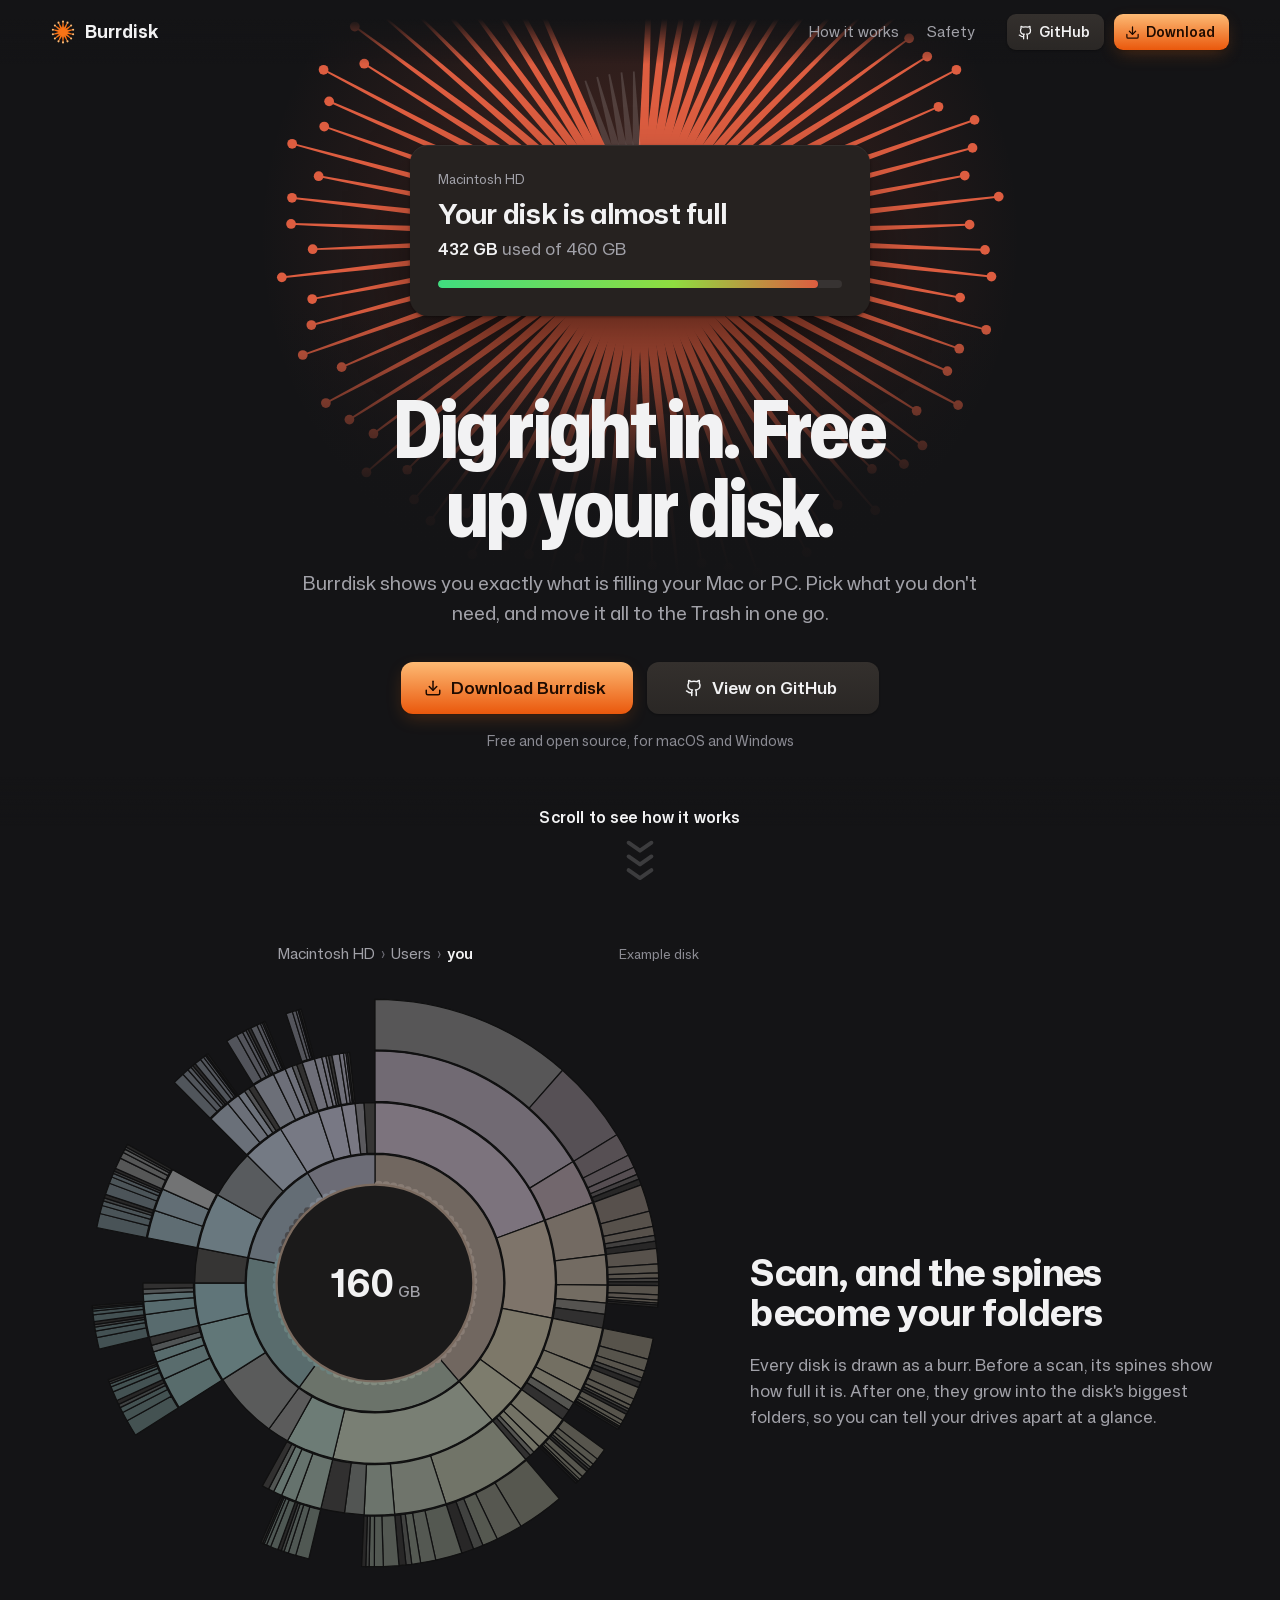
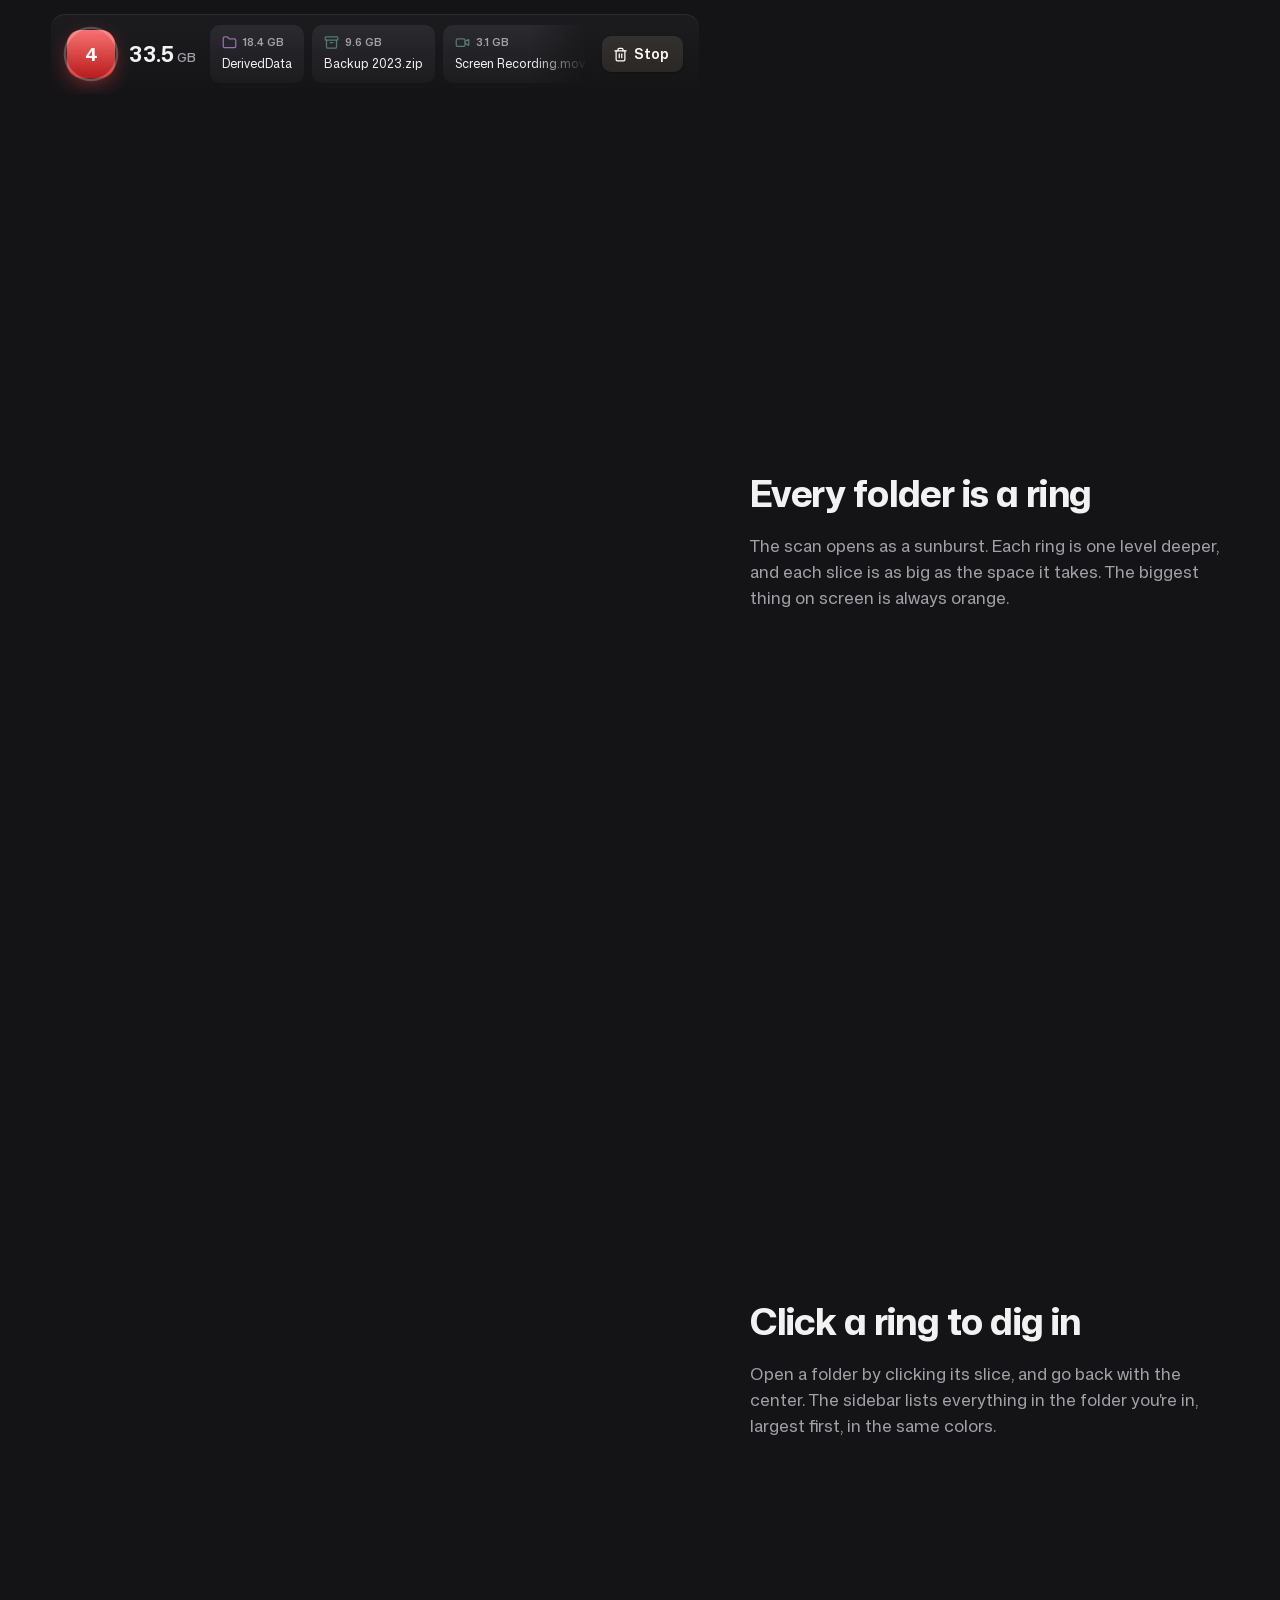
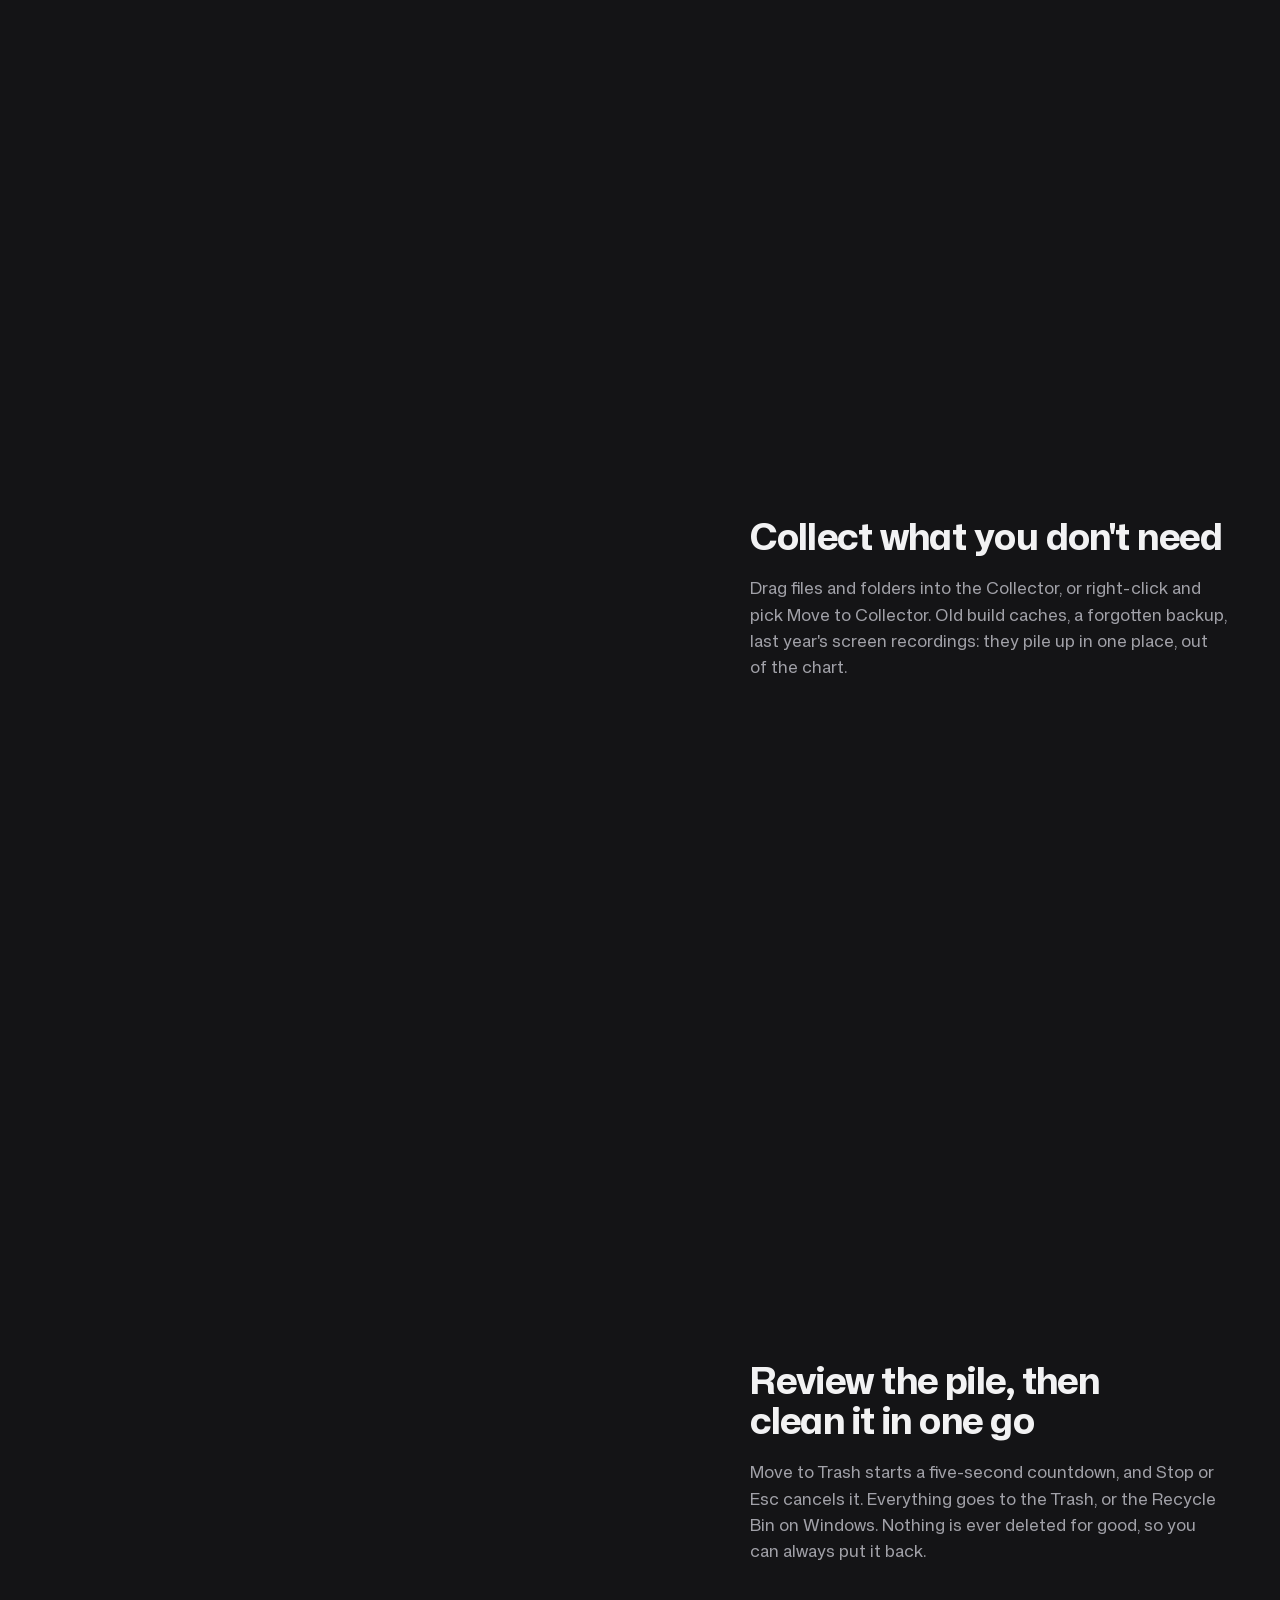
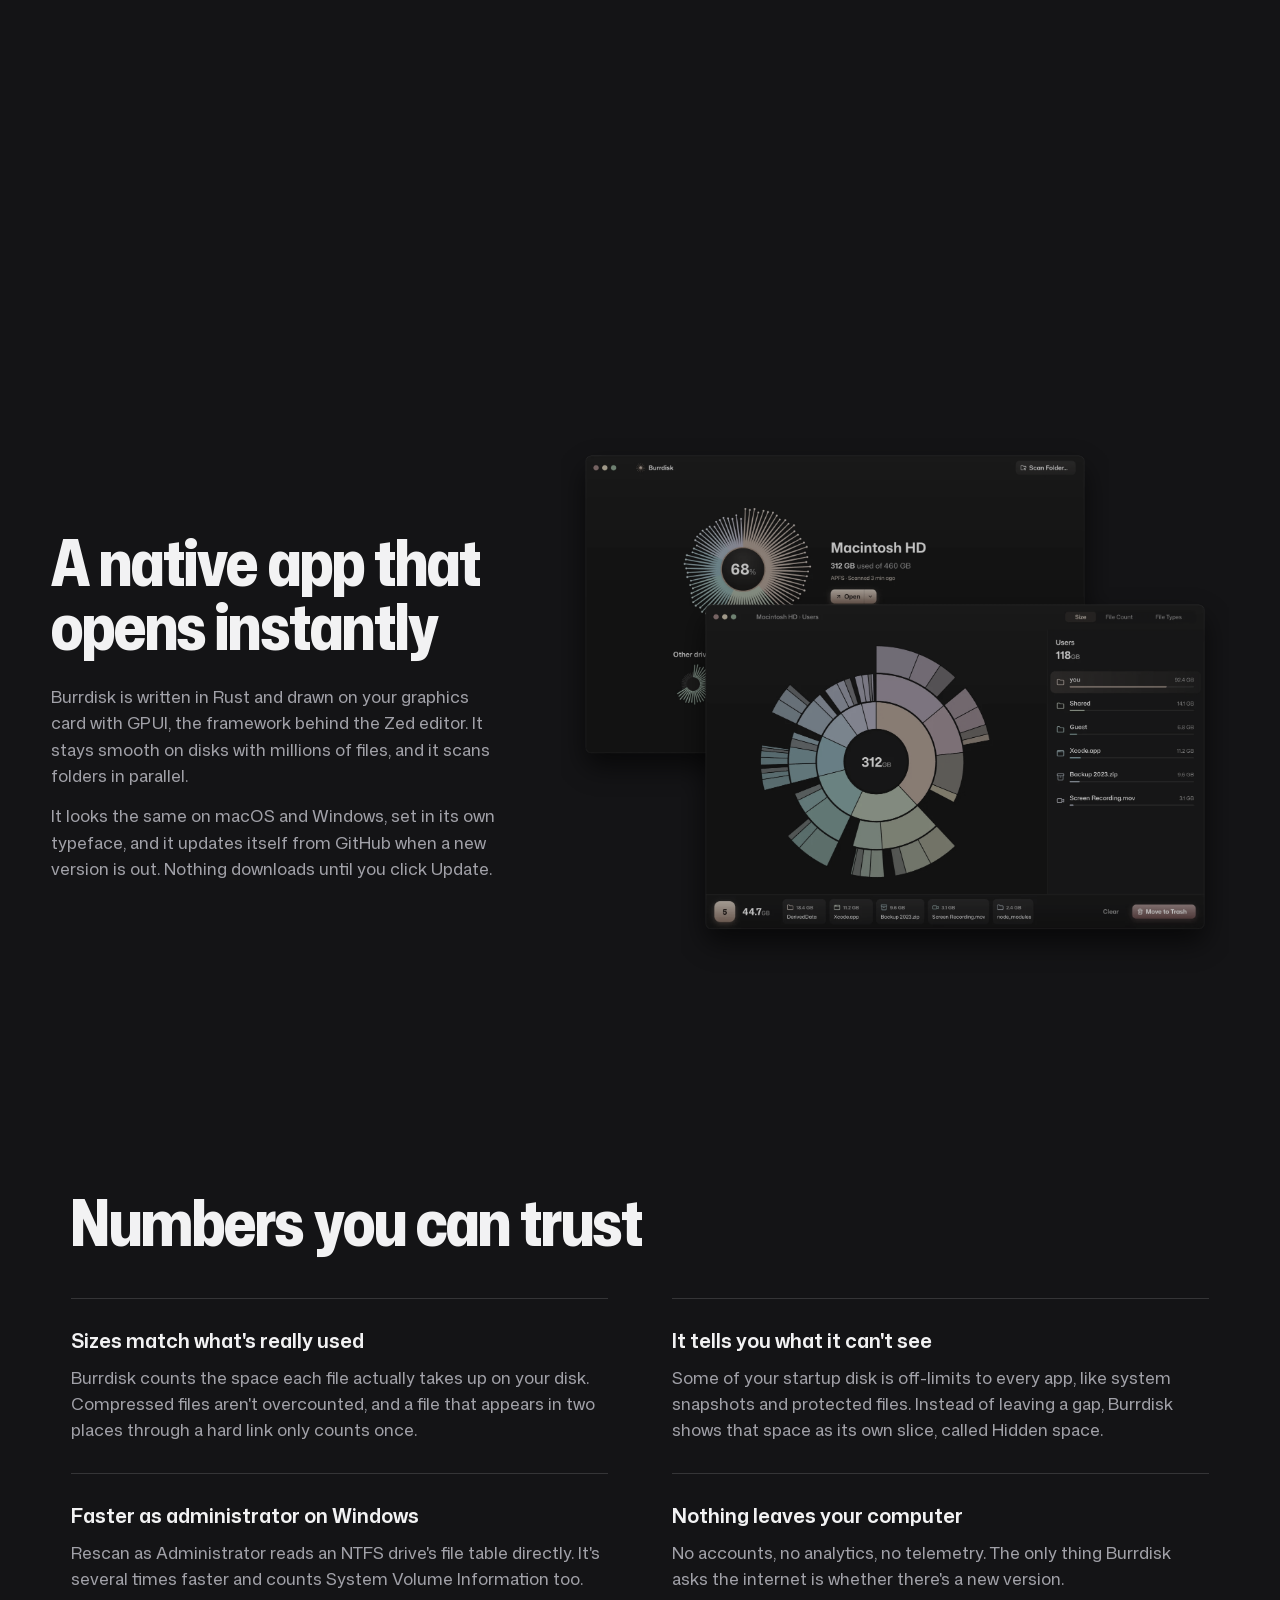
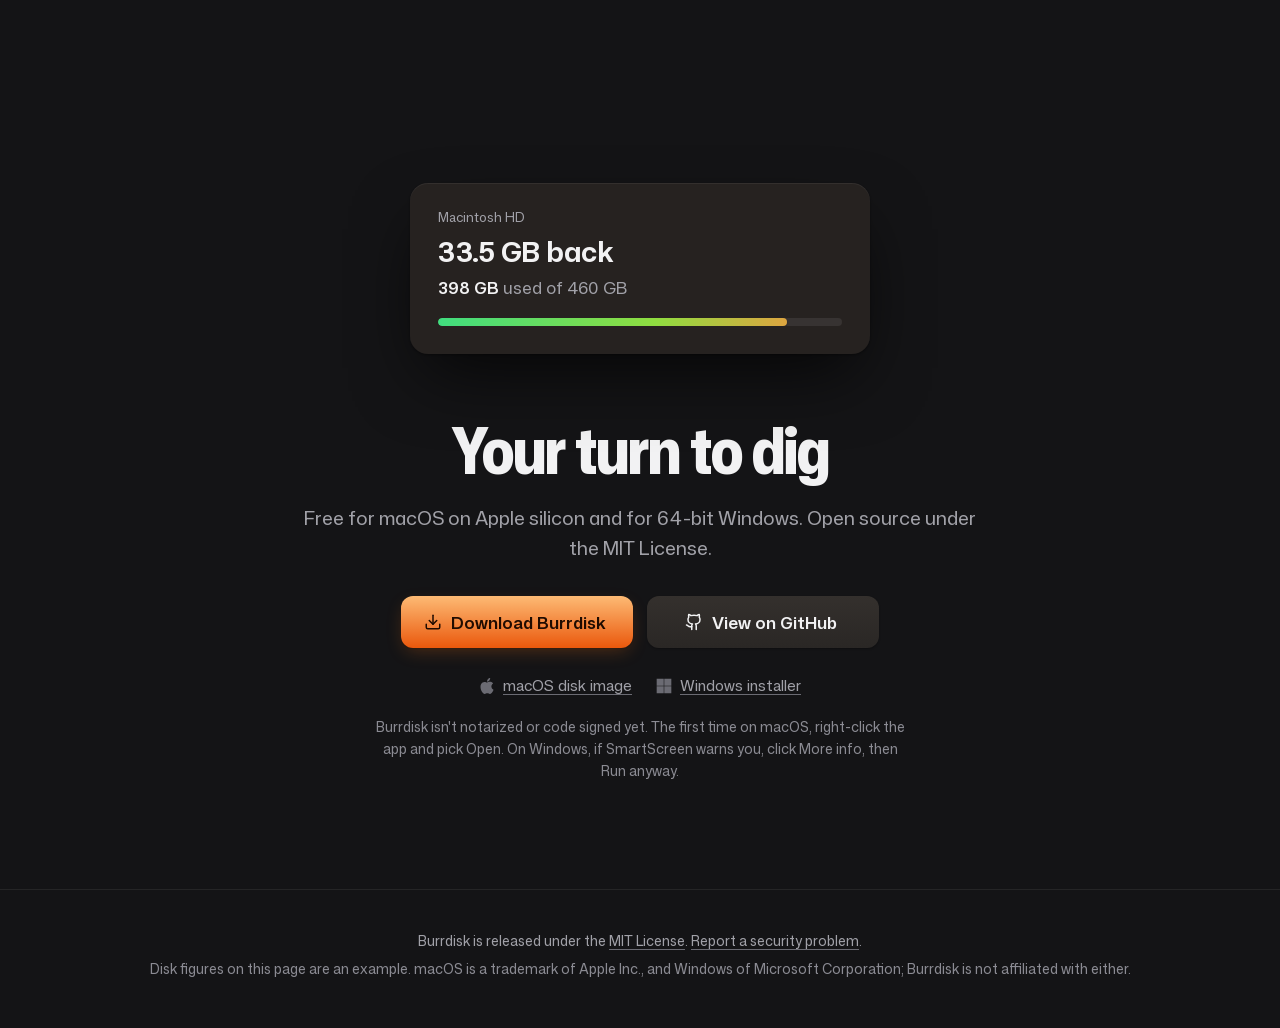
==== commit 94bb0c6e: "fix: restore periods in multi-sentence copy" ====
--- a/site/index.html
+++ b/site/index.html
@@ -4,11 +4,11 @@
   <meta charset="utf-8">
   <meta name="viewport" content="width=device-width, initial-scale=1">
   <title>Burrdisk: see what's filling your disk, then clear it</title>
-  <meta name="description" content="Burrdisk is a free, open-source disk space visualizer for macOS and Windows. Dig through a sunburst of your folders, collect what you don't need, and move it all to the Trash in one go">
+  <meta name="description" content="Burrdisk is a free, open-source disk space visualizer for macOS and Windows. Dig through a sunburst of your folders, collect what you don't need, and move it all to the Trash in one go.">
   <meta name="theme-color" content="#141416">
   <link rel="icon" href="img/icon-256.png">
   <meta property="og:title" content="Burrdisk">
-  <meta property="og:description" content="Dig right in. Free up your disk. A free disk space visualizer for macOS and Windows">
+  <meta property="og:description" content="Dig right in. Free up your disk. A free disk space visualizer for macOS and Windows.">
   <meta property="og:image" content="https://bunkhq.github.io/burrdisk/img/social-preview.jpg">
   <meta property="og:type" content="website">
   <meta name="twitter:card" content="summary_large_image">
@@ -66,8 +66,8 @@
         </svg>
       </a>
       <div class="hero-copy">
-        <h1 id="hero-title">Dig right in. Free up your disk</h1>
-        <p class="lede">Burrdisk shows you exactly what is filling your Mac or PC. Pick what you don't need, and move it all to the Trash in one go</p>
+        <h1 id="hero-title">Dig right in. Free up your disk.</h1>
+        <p class="lede">Burrdisk shows you exactly what is filling your Mac or PC. Pick what you don't need, and move it all to the Trash in one go.</p>
         <div class="actions" data-actions>
           <a class="btn btn-primary btn-lg" href="https://github.com/bunkhq/burrdisk/releases/latest" data-download>
             <svg class="ic" aria-hidden="true" data-os-icon><use href="#i-download"/></svg><span data-download-label>Download Burrdisk</span>
@@ -106,23 +106,23 @@
       <ol class="steps">
         <li class="step" data-step="scan">
           <h3>Scan, and the spines become your folders</h3>
-          <p>Every disk is drawn as a burr. Before a scan, its spines show how full it is. After one, they grow into the disk's biggest folders, so you can tell your drives apart at a glance</p>
+          <p>Every disk is drawn as a burr. Before a scan, its spines show how full it is. After one, they grow into the disk's biggest folders, so you can tell your drives apart at a glance.</p>
         </li>
         <li class="step" data-step="explore">
           <h3>Every folder is a ring</h3>
-          <p>The scan opens as a sunburst. Each ring is one level deeper, and each slice is as big as the space it takes. The biggest thing on screen is always orange</p>
+          <p>The scan opens as a sunburst. Each ring is one level deeper, and each slice is as big as the space it takes. The biggest thing on screen is always orange.</p>
         </li>
         <li class="step" data-step="dig">
           <h3>Click a ring to dig in</h3>
-          <p>Open a folder by clicking its slice, and go back with the center. The sidebar lists everything in the folder you're in, largest first, in the same colors</p>
+          <p>Open a folder by clicking its slice, and go back with the center. The sidebar lists everything in the folder you're in, largest first, in the same colors.</p>
         </li>
         <li class="step" data-step="collect">
           <h3>Collect what you don't need</h3>
-          <p>Drag files and folders into the Collector, or right-click and pick Move to Collector. Old build caches, a forgotten backup, last year's screen recordings: they pile up in one place, out of the chart</p>
+          <p>Drag files and folders into the Collector, or right-click and pick Move to Collector. Old build caches, a forgotten backup, last year's screen recordings: they pile up in one place, out of the chart.</p>
         </li>
         <li class="step" data-step="trash" id="safety">
           <h3>Review the pile, then clean it in one go</h3>
-          <p>Move to Trash starts a five-second countdown, and Stop or Esc cancels it. Everything goes to the Trash, or the Recycle Bin on Windows. Nothing is ever deleted for good, so you can always put it back</p>
+          <p>Move to Trash starts a five-second countdown, and Stop or Esc cancels it. Everything goes to the Trash, or the Recycle Bin on Windows. Nothing is ever deleted for good, so you can always put it back.</p>
         </li>
       </ol>
     </section>
@@ -131,8 +131,8 @@
     <section class="window stage" aria-labelledby="window-title">
       <div class="window-copy">
         <h2 id="window-title">A native app that opens instantly</h2>
-        <p>Burrdisk is written in Rust and drawn on your graphics card with GPUI, the framework behind the Zed editor. It stays smooth on disks with millions of files, and it scans folders in parallel</p>
-        <p>It looks the same on macOS and Windows, set in its own typeface, and it updates itself from GitHub when a new version is out. Nothing downloads until you click Update</p>
+        <p>Burrdisk is written in Rust and drawn on your graphics card with GPUI, the framework behind the Zed editor. It stays smooth on disks with millions of files, and it scans folders in parallel.</p>
+        <p>It looks the same on macOS and Windows, set in its own typeface, and it updates itself from GitHub when a new version is out. Nothing downloads until you click Update.</p>
       </div>
       <figure class="shots">
         <img src="img/home.webp" width="1600" height="1048" alt="Burrdisk's Home window: Macintosh HD as a burr of colored spines at 68 percent, with Backup and Archive SSD below" loading="lazy" class="shot shot-back">
@@ -144,10 +144,10 @@
     <section class="numbers stage" id="numbers" aria-labelledby="numbers-title">
       <h2 id="numbers-title">Numbers you can trust</h2>
       <dl class="facts">
-        <div><dt>Sizes match what's really used</dt><dd>Burrdisk counts the space each file actually takes up on your disk. Compressed files aren't overcounted, and a file that appears in two places through a hard link only counts once</dd></div>
-        <div><dt>It tells you what it can't see</dt><dd>Some of your startup disk is off-limits to every app, like system snapshots and protected files. Instead of leaving a gap, Burrdisk shows that space as its own slice, called Hidden space</dd></div>
-        <div><dt>Faster as administrator on Windows</dt><dd>Rescan as Administrator reads an NTFS drive's file table directly. It's several times faster and counts System Volume Information too</dd></div>
-        <div><dt>Nothing leaves your computer</dt><dd>No accounts, no analytics, no telemetry. The only thing Burrdisk asks the internet is whether there's a new version</dd></div>
+        <div><dt>Sizes match what's really used</dt><dd>Burrdisk counts the space each file actually takes up on your disk. Compressed files aren't overcounted, and a file that appears in two places through a hard link only counts once.</dd></div>
+        <div><dt>It tells you what it can't see</dt><dd>Some of your startup disk is off-limits to every app, like system snapshots and protected files. Instead of leaving a gap, Burrdisk shows that space as its own slice, called Hidden space.</dd></div>
+        <div><dt>Faster as administrator on Windows</dt><dd>Rescan as Administrator reads an NTFS drive's file table directly. It's several times faster and counts System Volume Information too.</dd></div>
+        <div><dt>Nothing leaves your computer</dt><dd>No accounts, no analytics, no telemetry. The only thing Burrdisk asks the internet is whether there's a new version.</dd></div>
       </dl>
     </section>
 
@@ -160,7 +160,7 @@
         <div class="bar"><span style="--fill:.865"></span></div>
       </div>
       <h2 id="close-title">Your turn to dig</h2>
-      <p class="lede">Free for macOS on Apple silicon and for 64-bit Windows. Open source under the MIT License</p>
+      <p class="lede">Free for macOS on Apple silicon and for 64-bit Windows. Open source under the MIT License.</p>
       <div class="actions">
         <a class="btn btn-primary btn-lg" href="https://github.com/bunkhq/burrdisk/releases/latest" data-download>
           <svg class="ic" aria-hidden="true" data-os-icon><use href="#i-download"/></svg><span data-download-label>Download Burrdisk</span>
@@ -173,13 +173,13 @@
         <li><a href="https://github.com/bunkhq/burrdisk/releases/latest" data-asset="mac"><svg class="ic" aria-hidden="true"><use href="#i-apple"/></svg>macOS disk image</a></li>
         <li><a href="https://github.com/bunkhq/burrdisk/releases/latest" data-asset="win"><svg class="ic" aria-hidden="true"><use href="#i-windows"/></svg>Windows installer</a></li>
       </ul>
-      <p class="fine install-note">Burrdisk isn't notarized or code signed yet. The first time on macOS, right-click the app and pick Open. On Windows, if SmartScreen warns you, click More info, then Run anyway</p>
+      <p class="fine install-note">Burrdisk isn't notarized or code signed yet. The first time on macOS, right-click the app and pick Open. On Windows, if SmartScreen warns you, click More info, then Run anyway.</p>
     </section>
   </main>
 
   <footer class="foot">
-    <p>Burrdisk is released under the <a href="https://github.com/bunkhq/burrdisk/blob/main/LICENSE">MIT License</a>. <a href="https://github.com/bunkhq/burrdisk/blob/main/SECURITY.md">Report a security problem</a></p>
-    <p class="faint">Disk figures on this page are an example. macOS is a trademark of Apple Inc., and Windows of Microsoft Corporation; Burrdisk is not affiliated with either</p>
+    <p>Burrdisk is released under the <a href="https://github.com/bunkhq/burrdisk/blob/main/LICENSE">MIT License</a>. <a href="https://github.com/bunkhq/burrdisk/blob/main/SECURITY.md">Report a security problem</a>.</p>
+    <p class="faint">Disk figures on this page are an example. macOS is a trademark of Apple Inc., and Windows of Microsoft Corporation; Burrdisk is not affiliated with either.</p>
   </footer>
 </body>
 </html>
